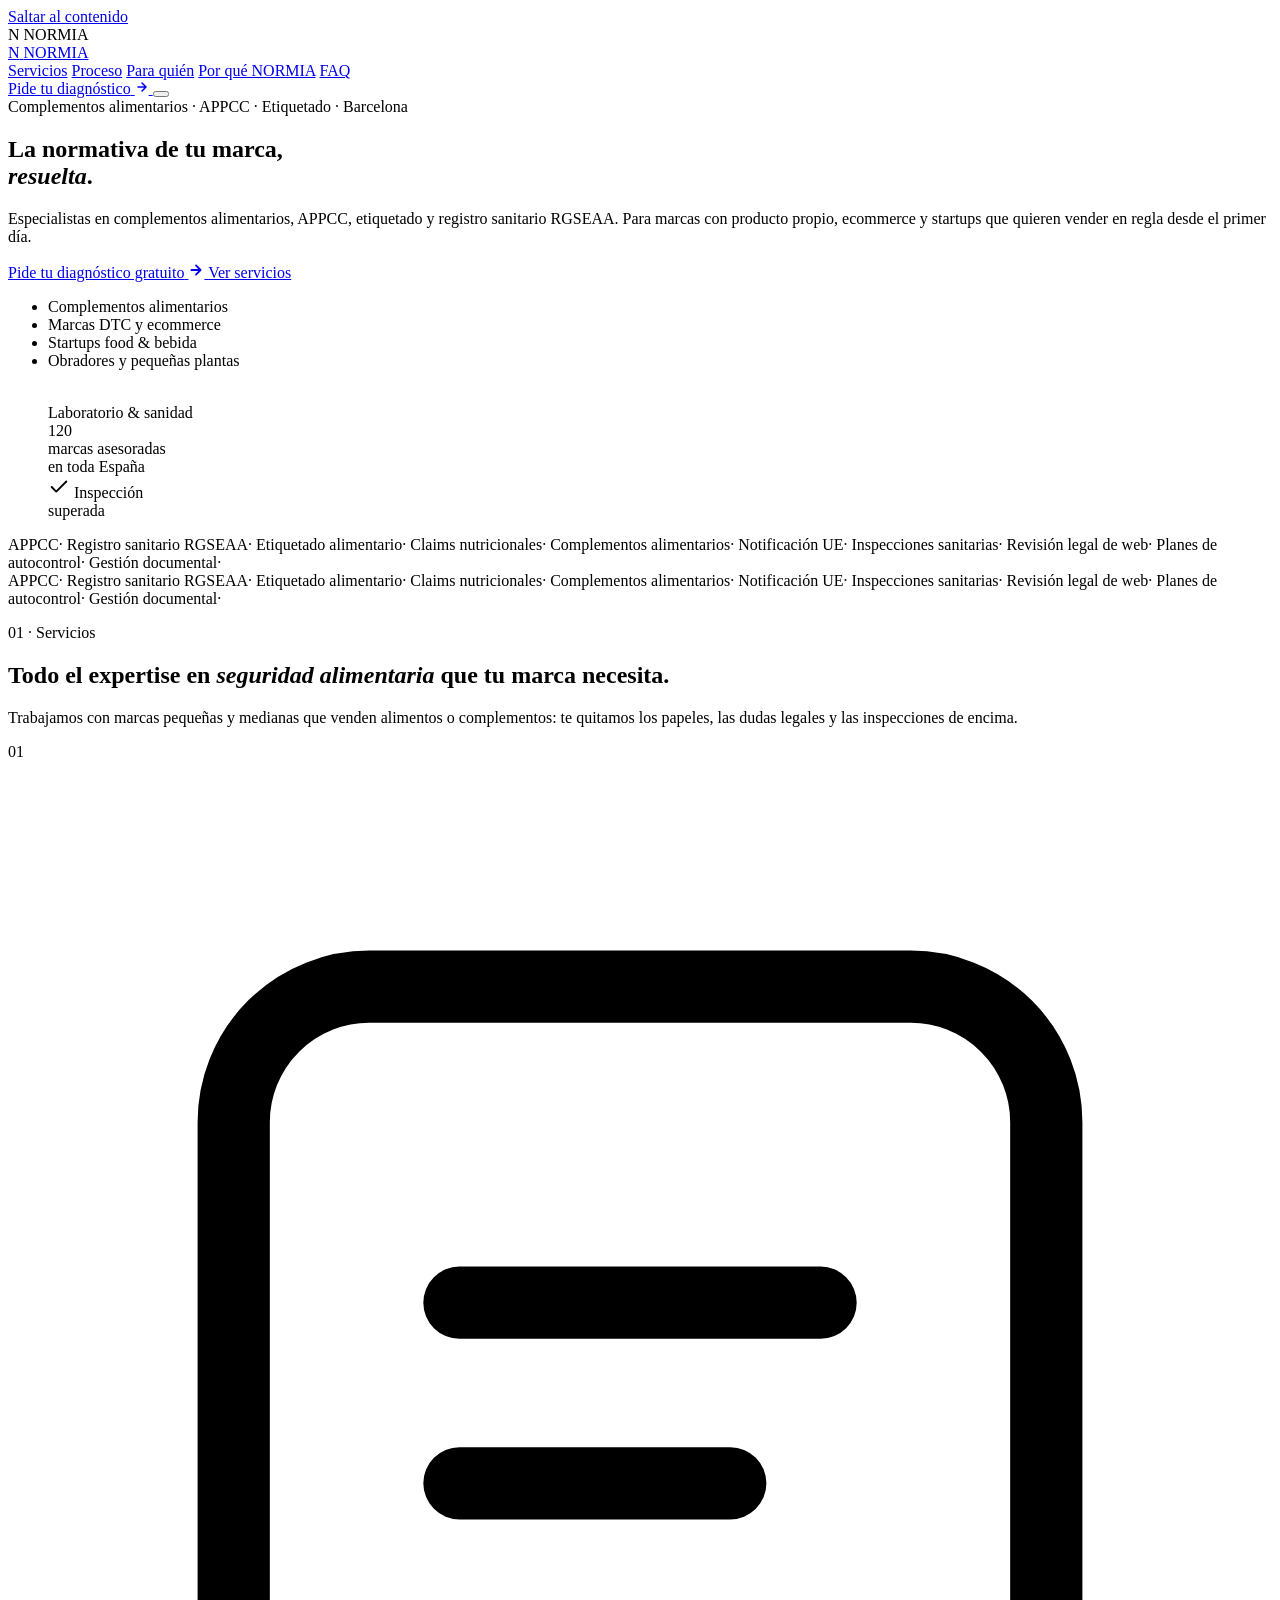
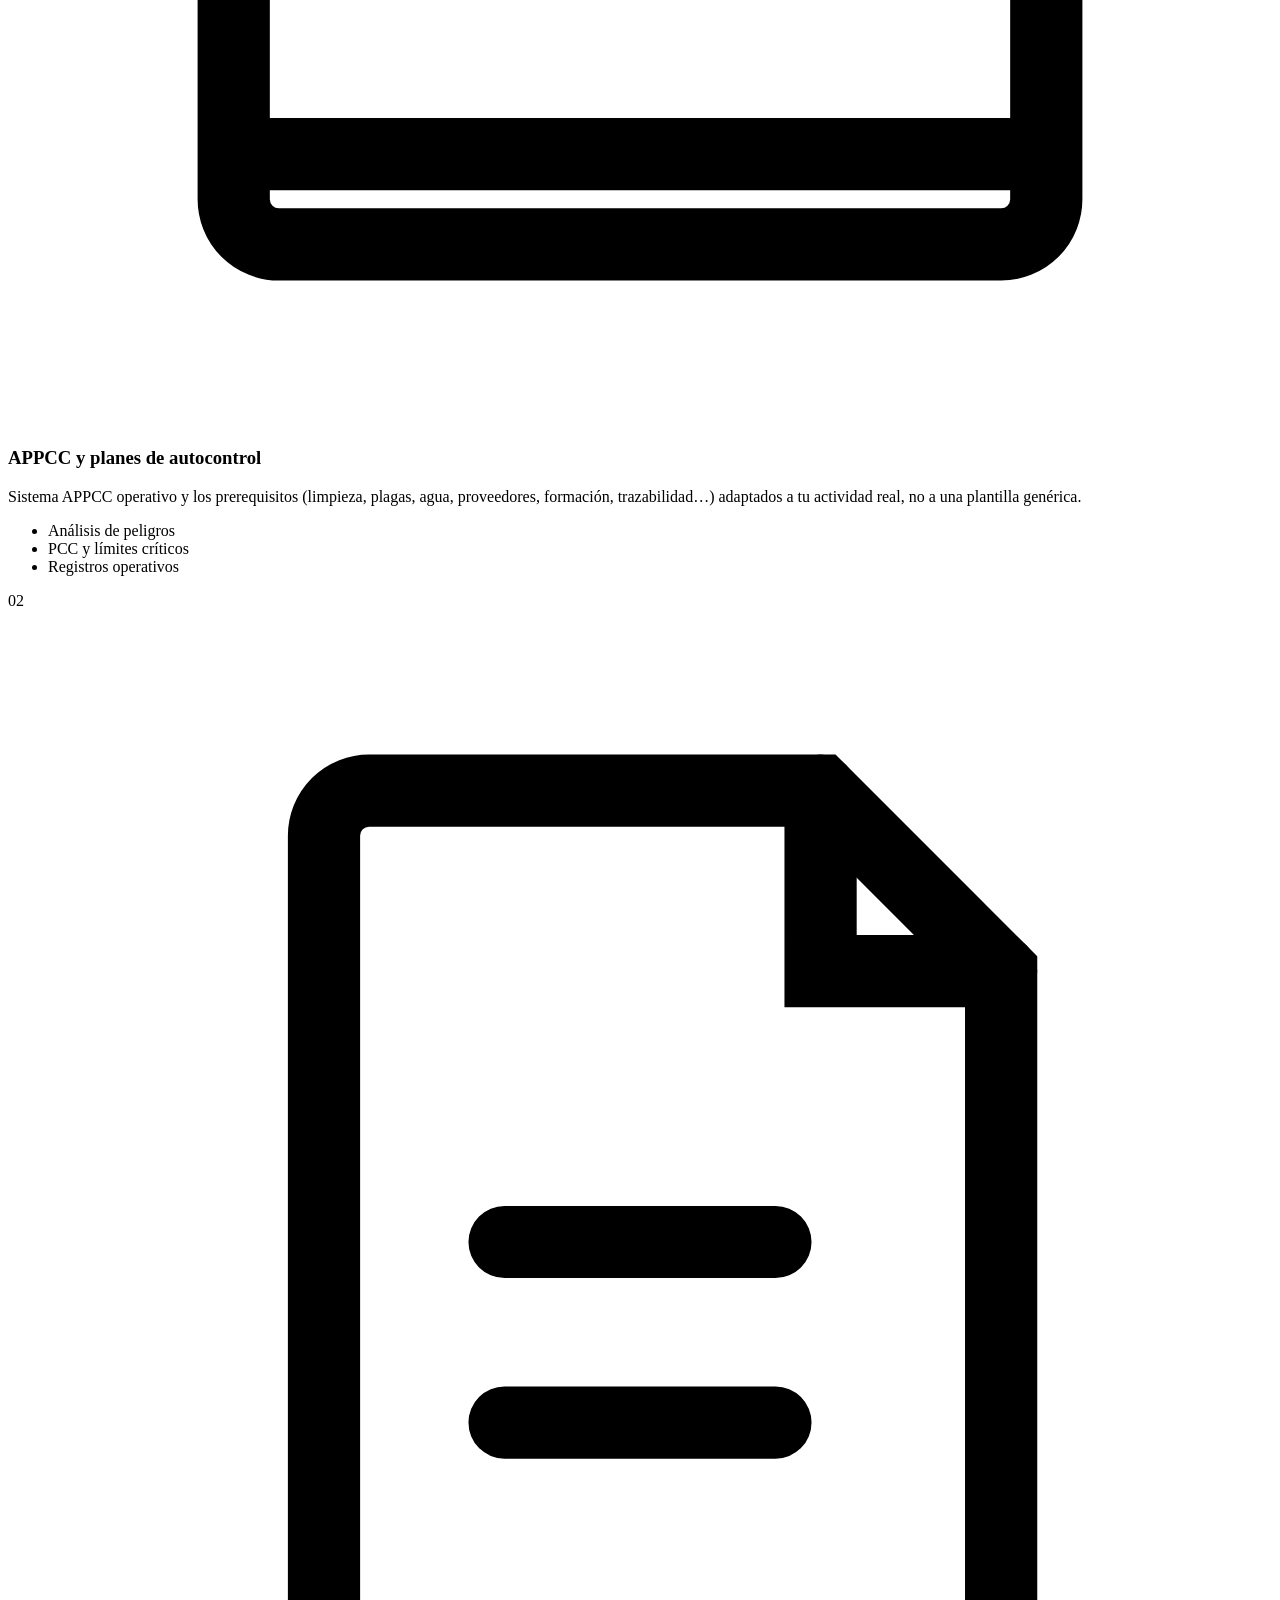
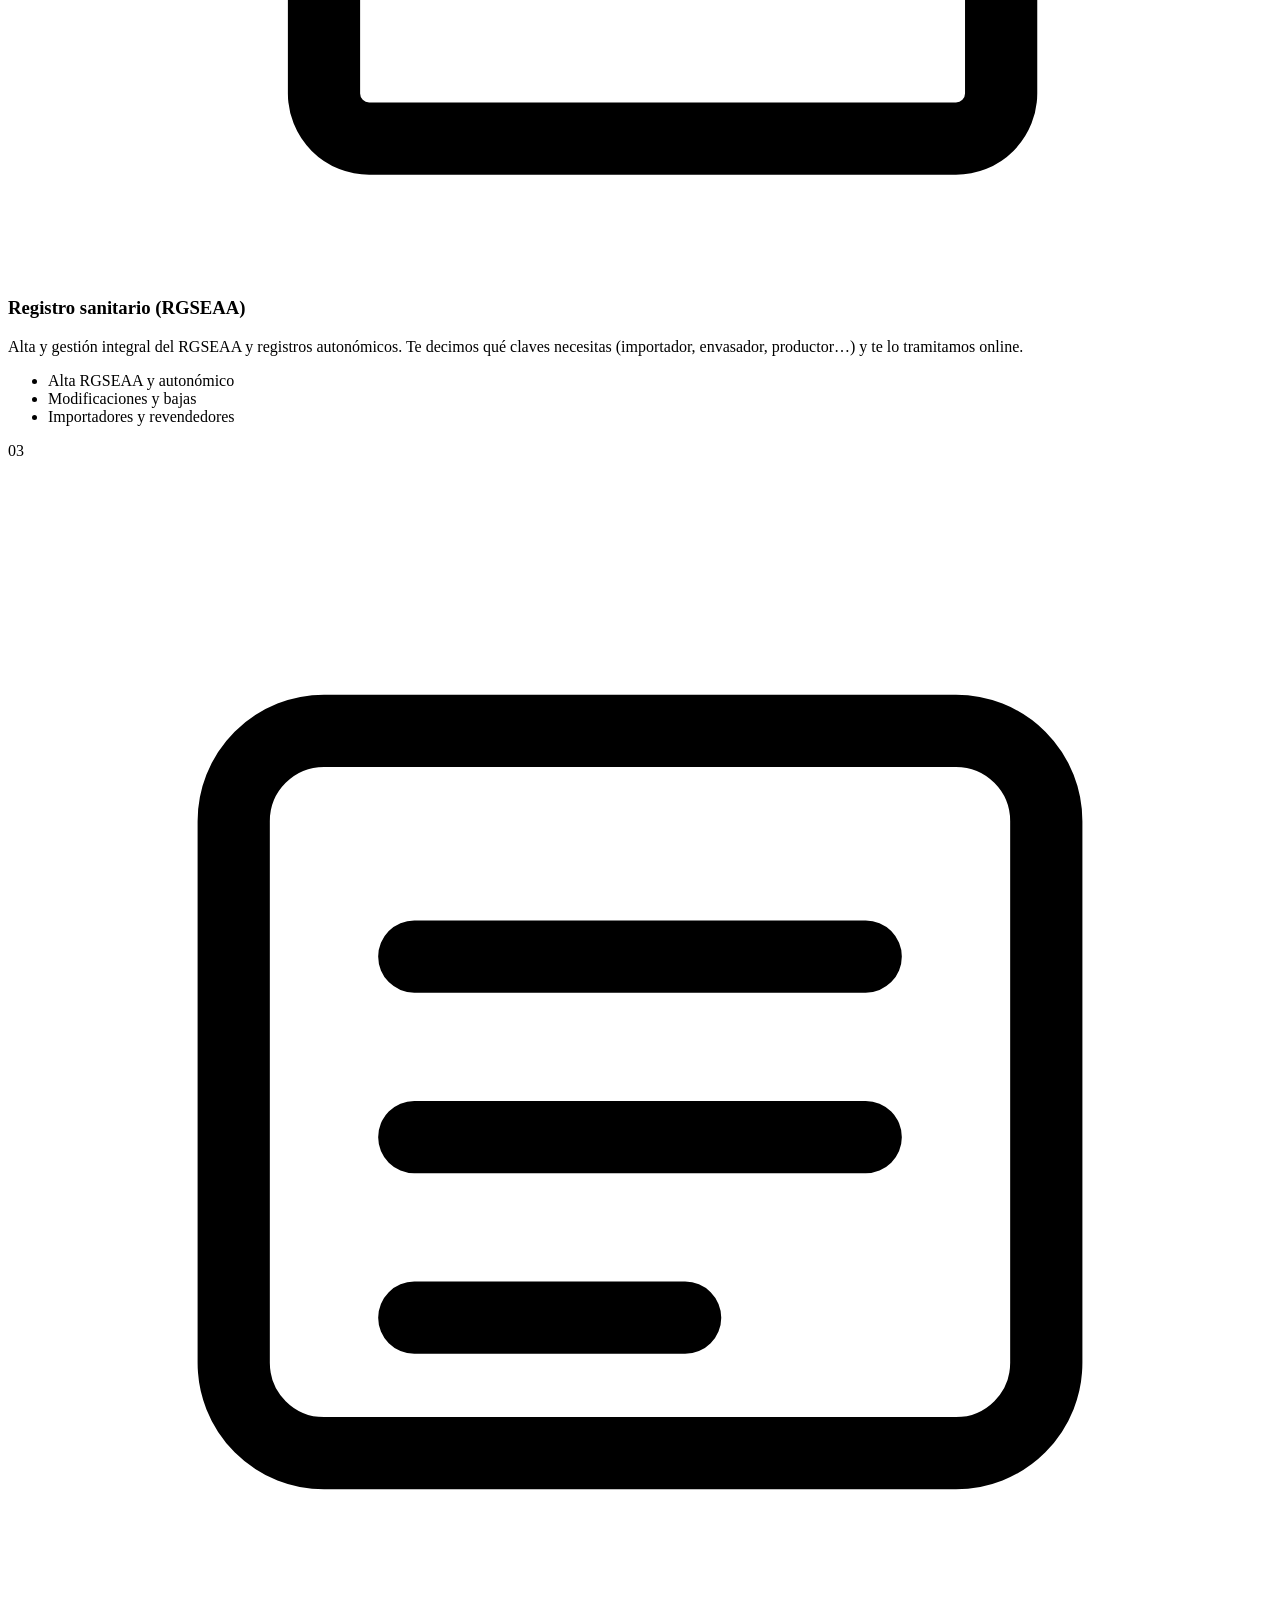
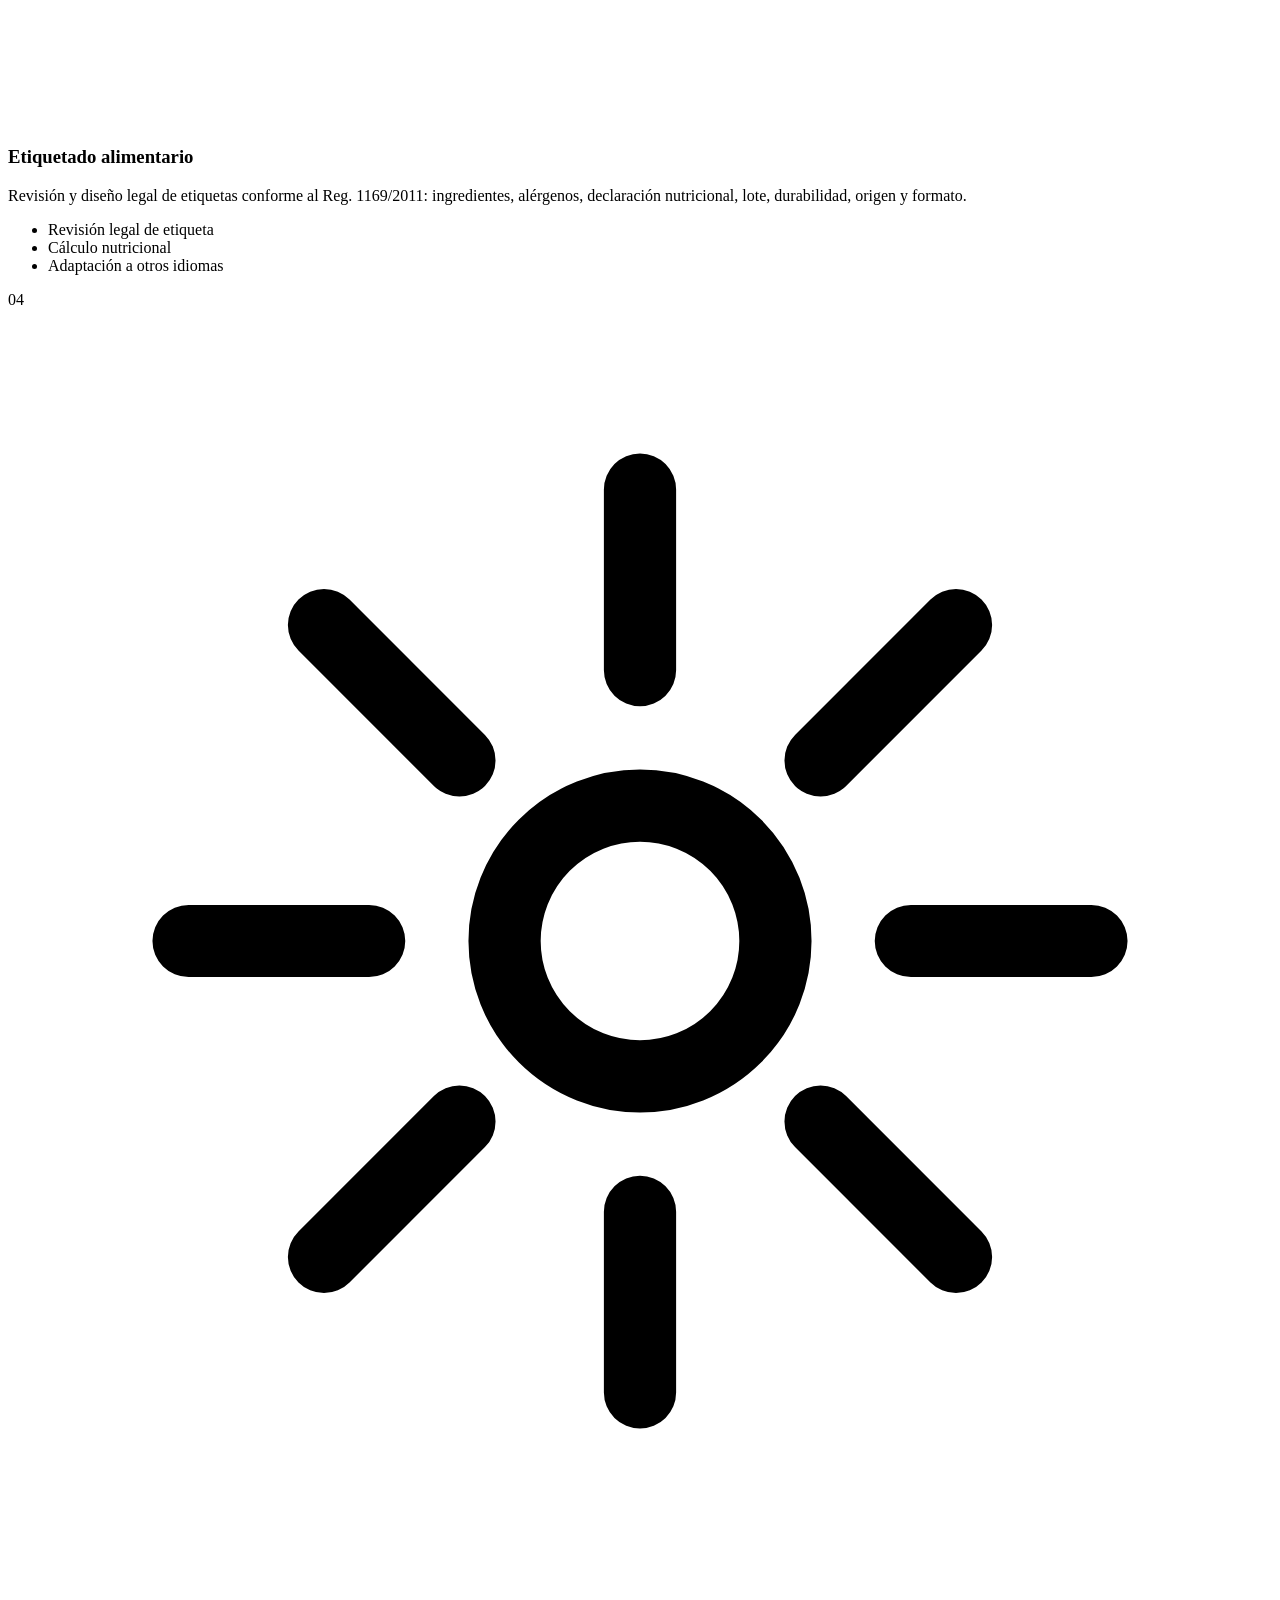
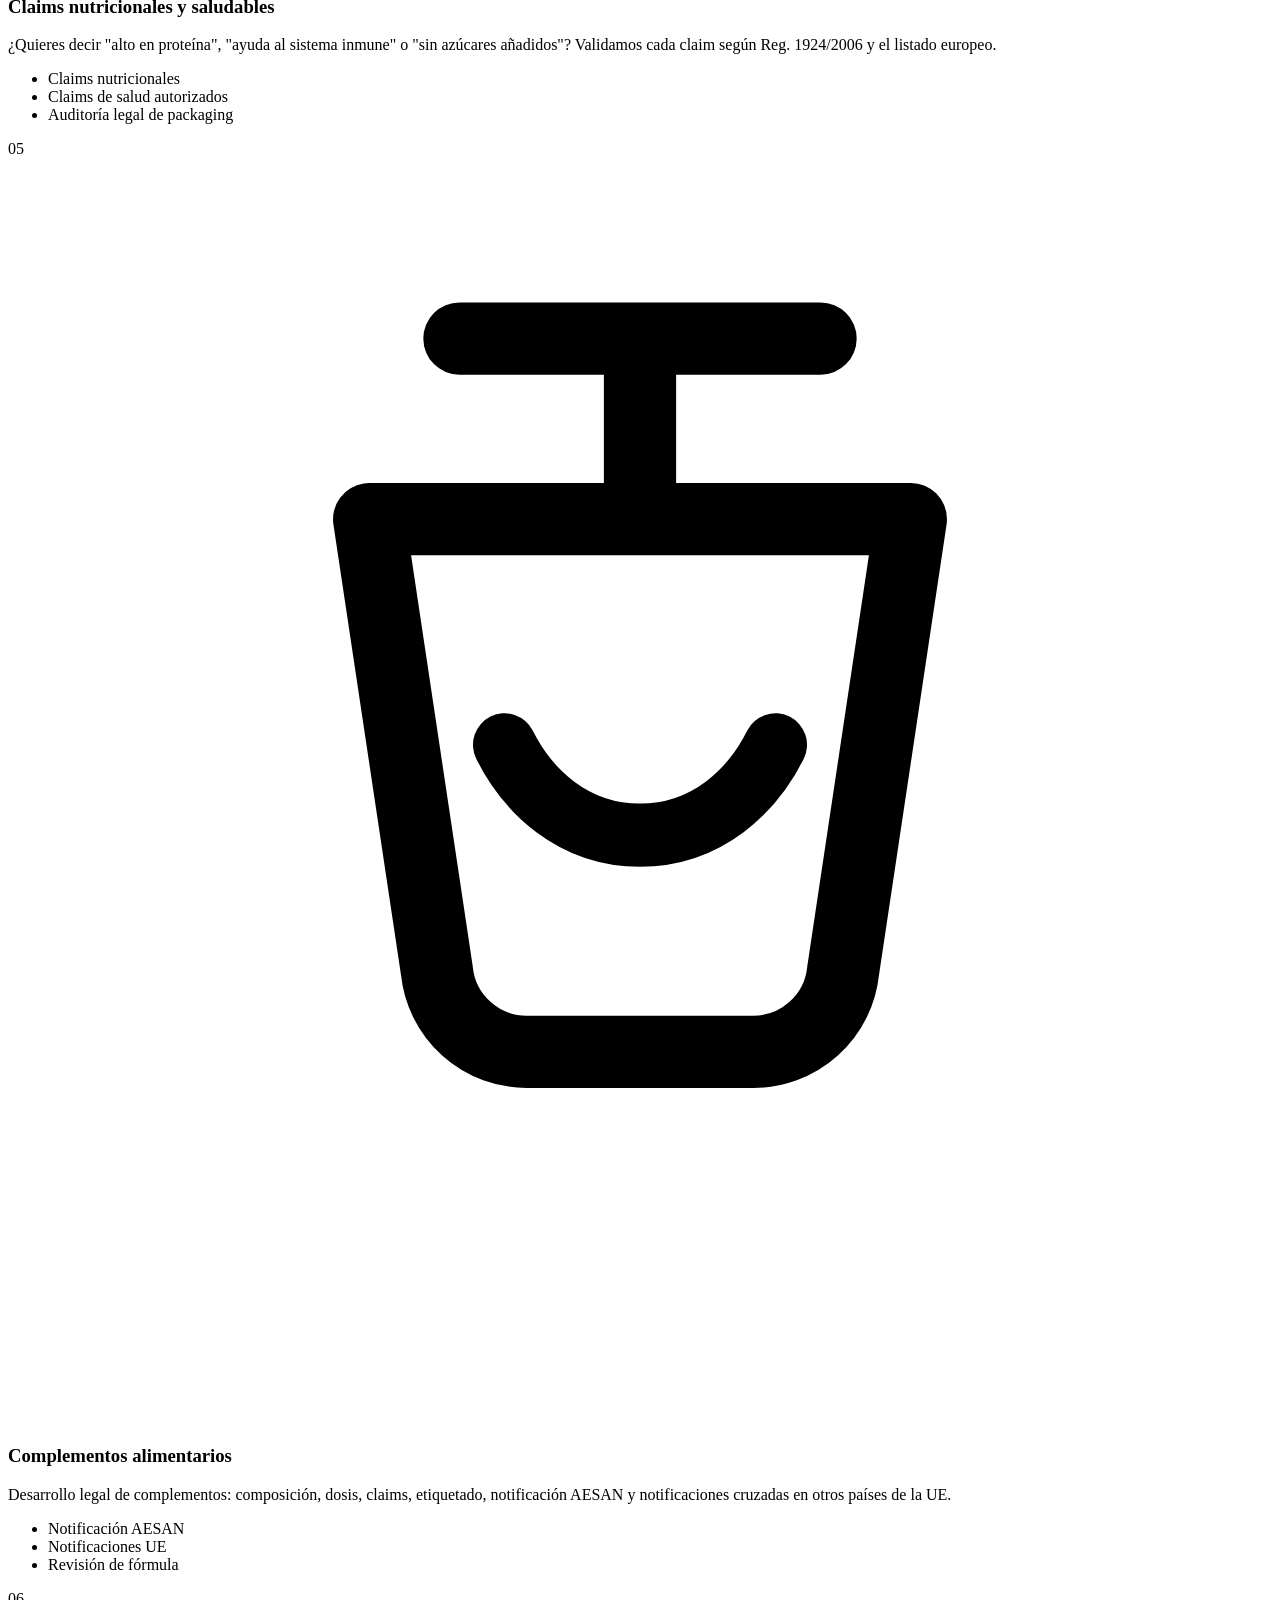
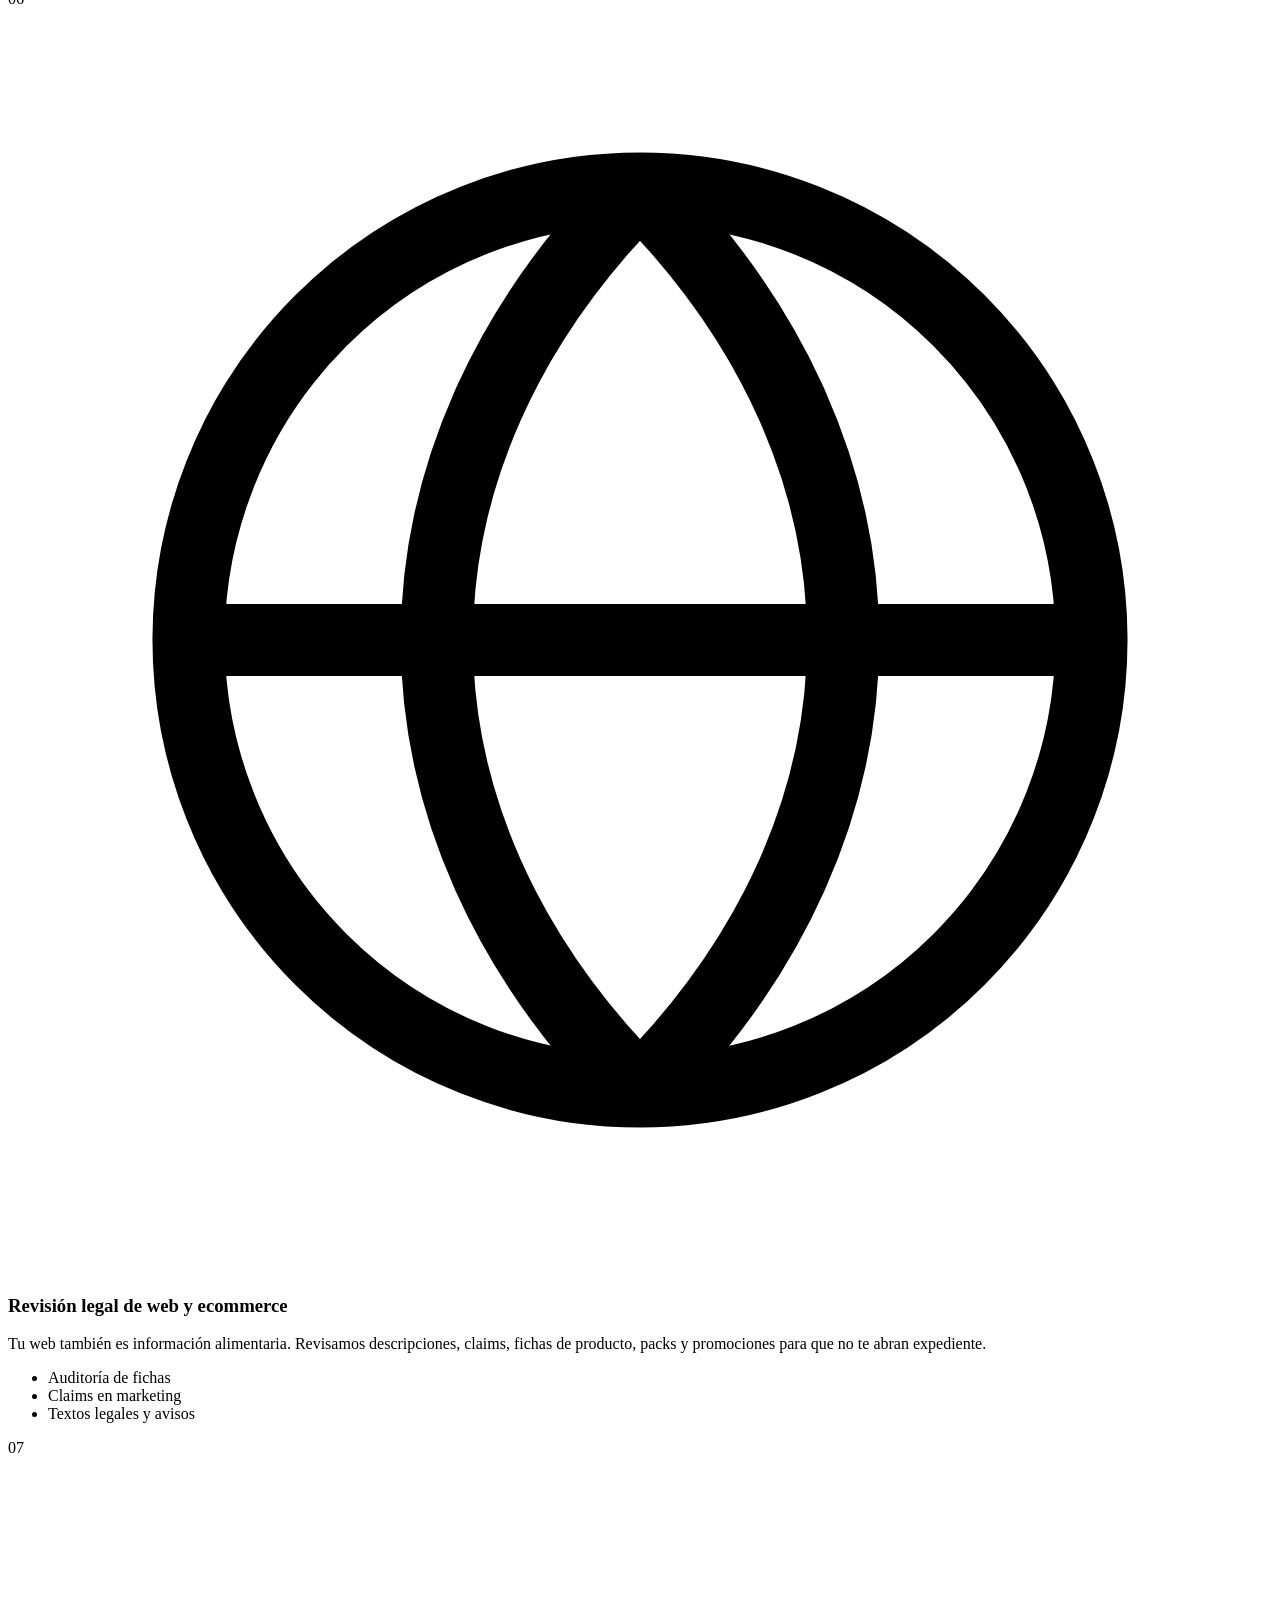
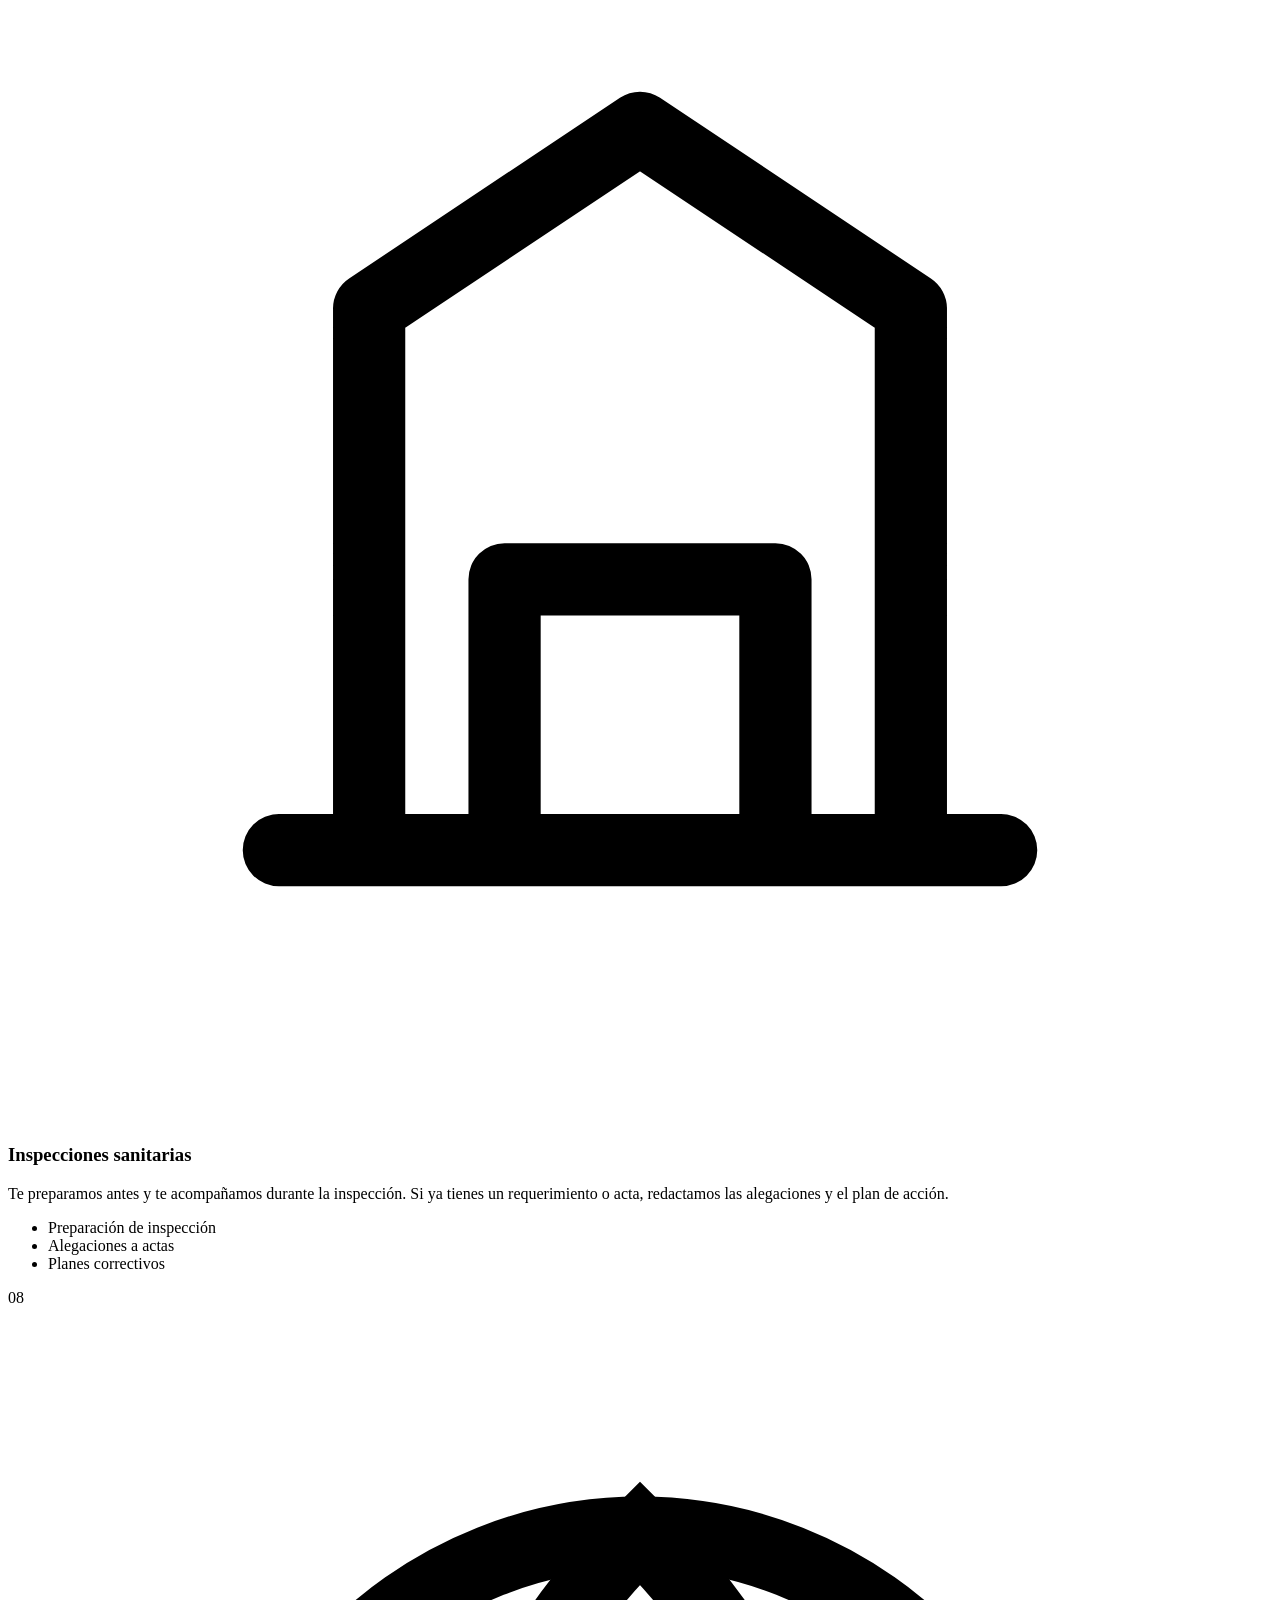
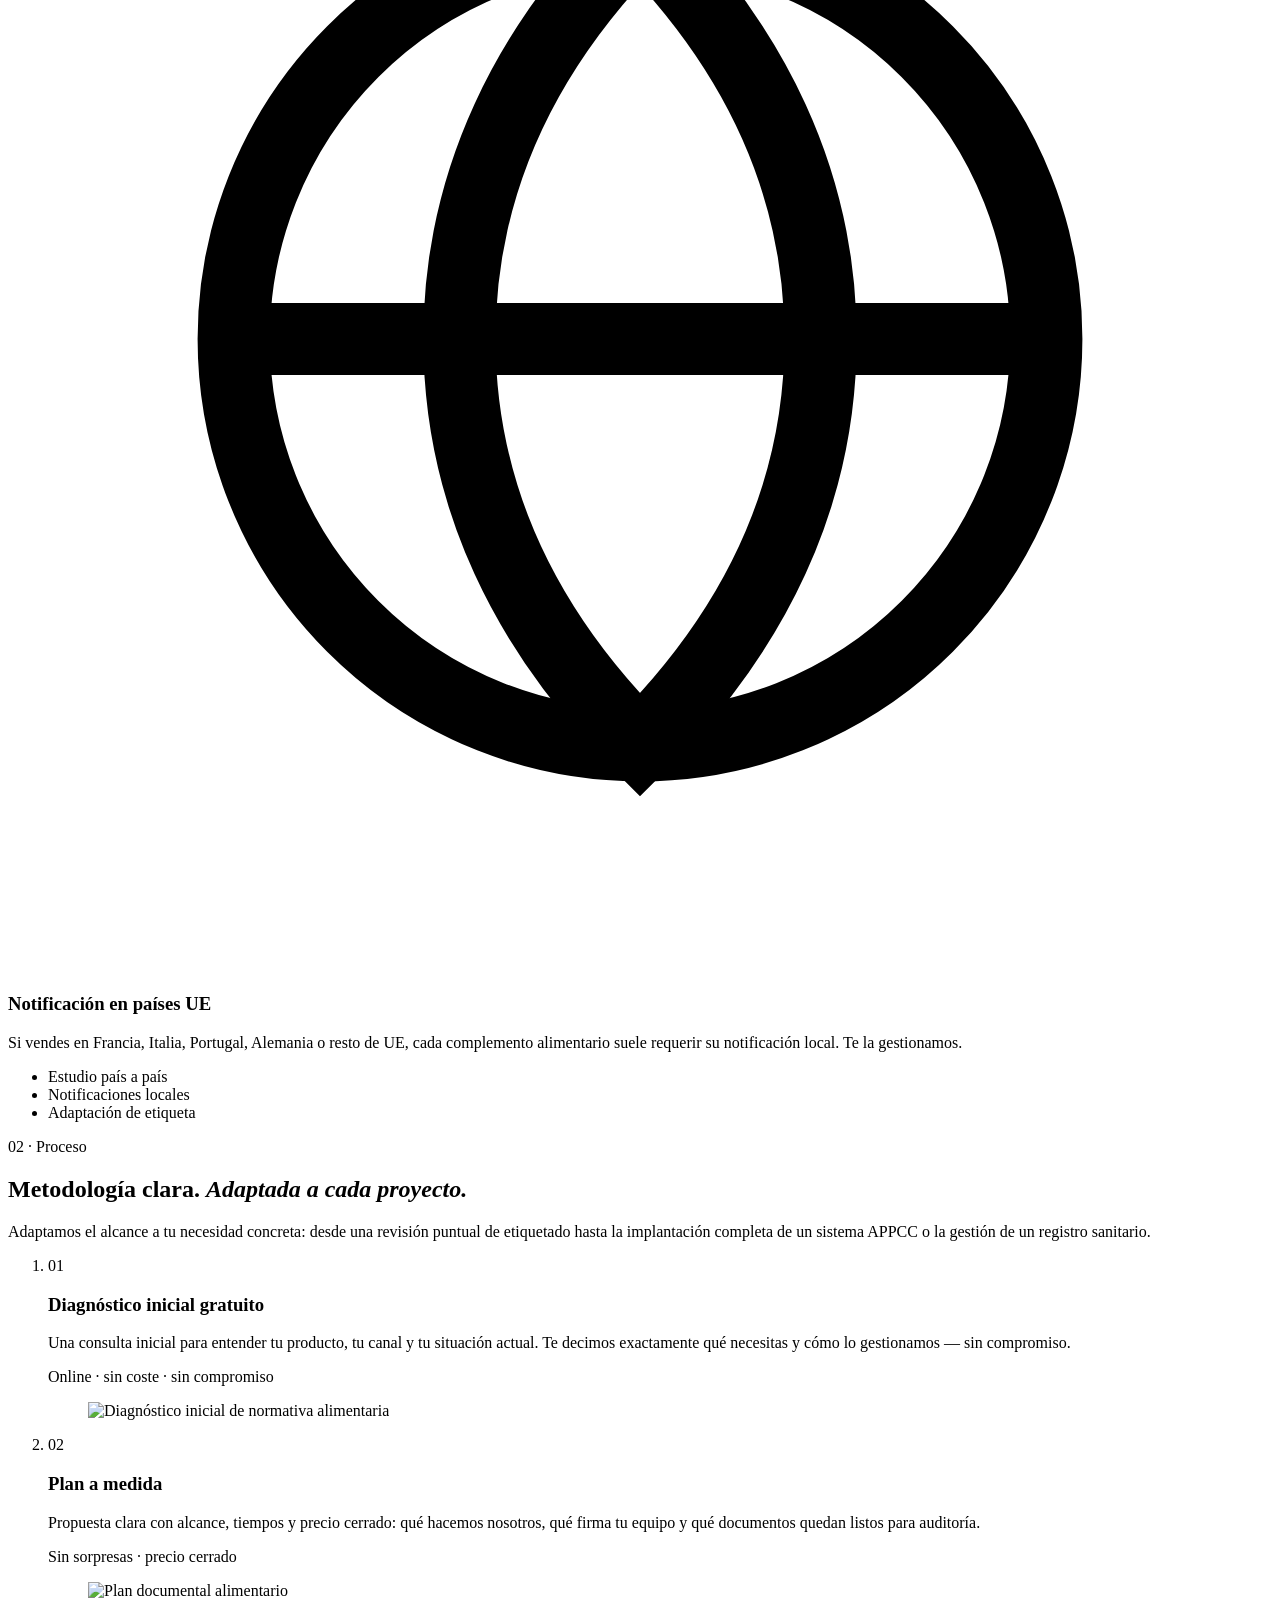
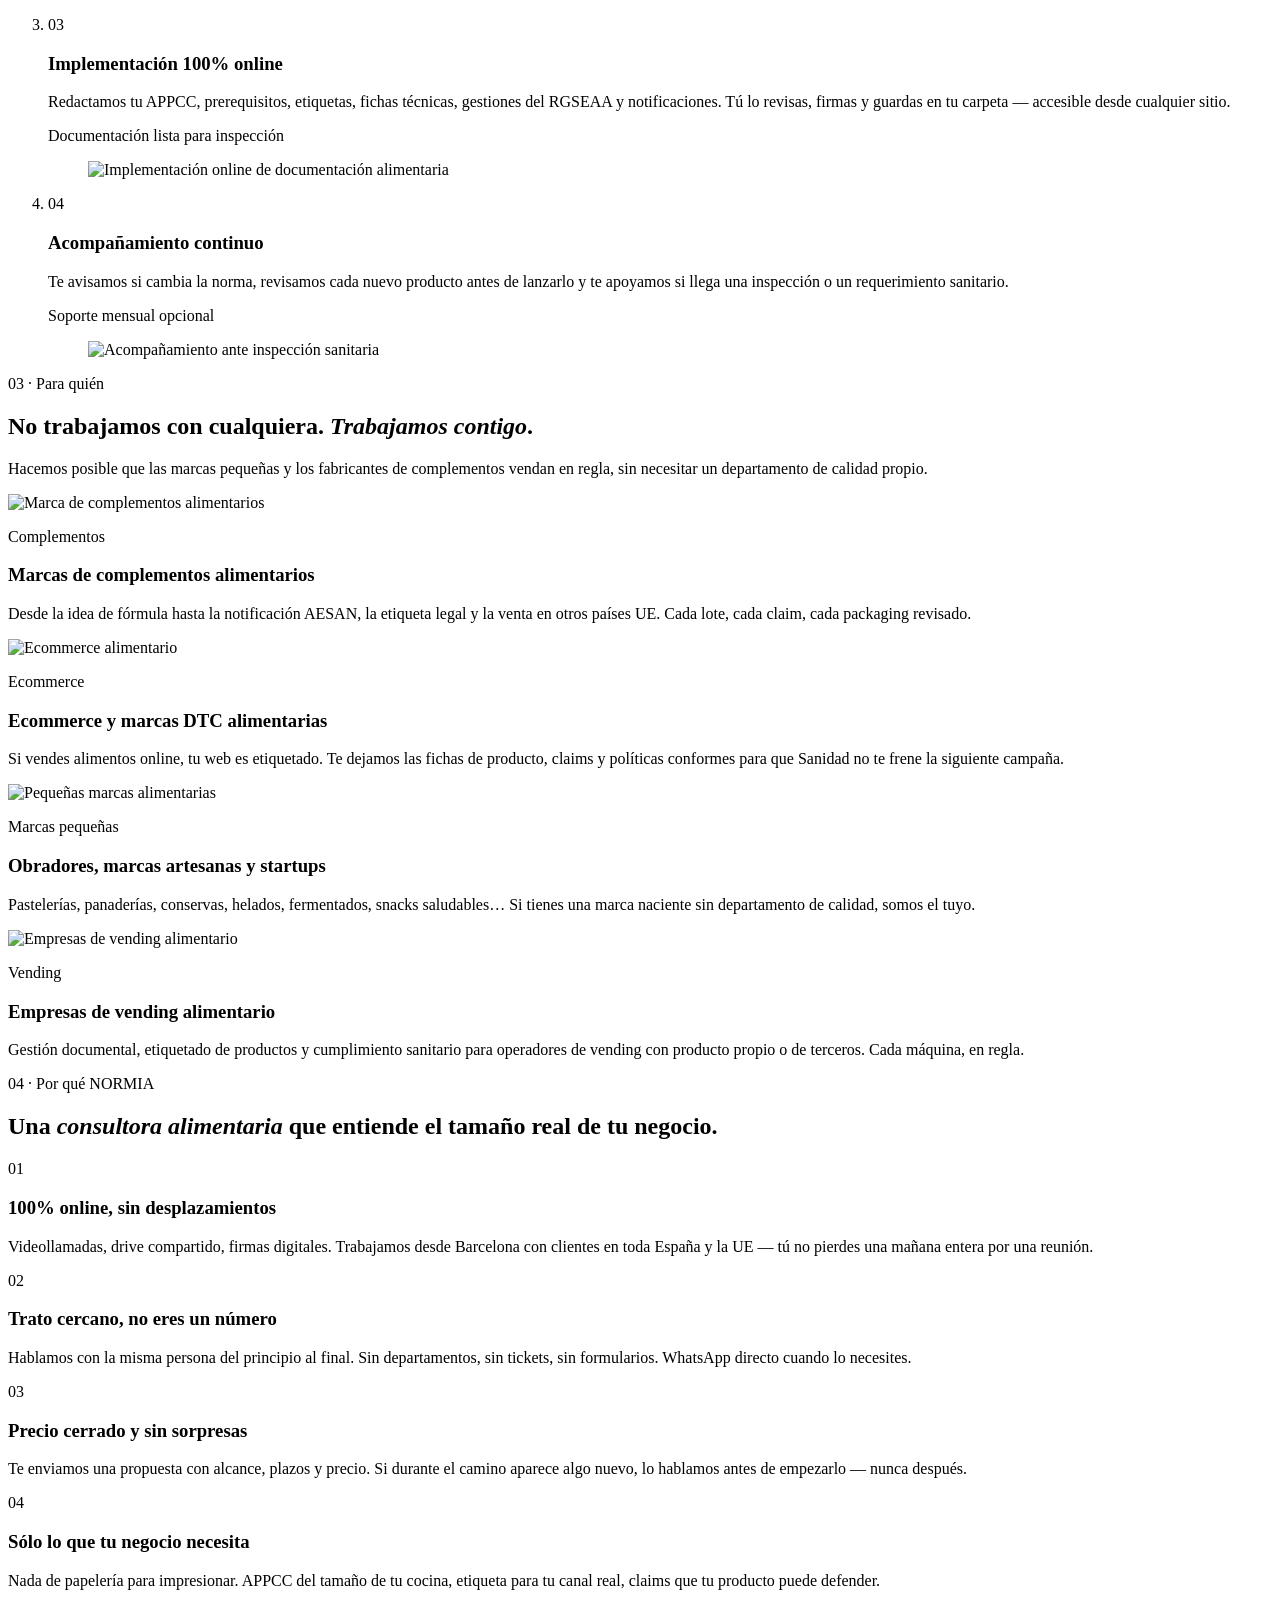
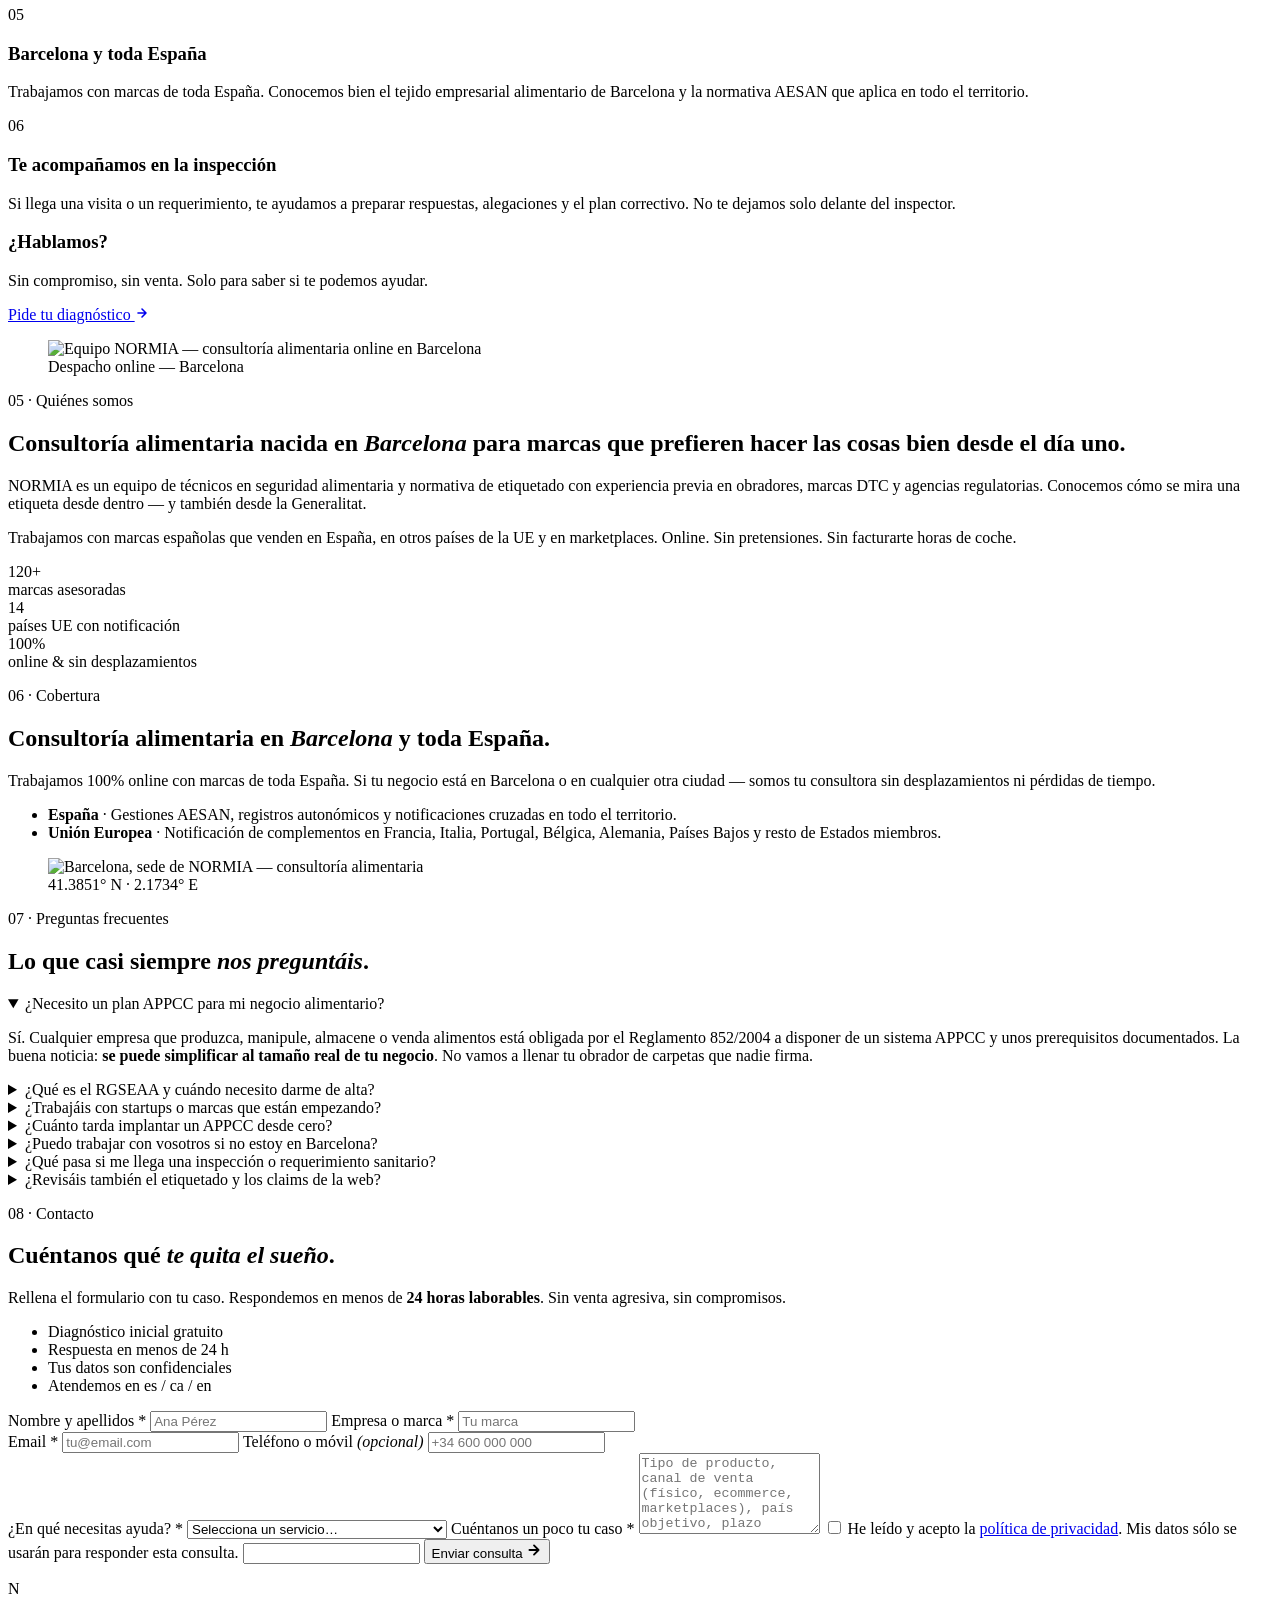
==== index.html @ 6449eddb "first commit" ====
<!doctype html>
<html lang="es-ES">
<head>
  <meta charset="utf-8" />
  <meta name="viewport" content="width=device-width, initial-scale=1, viewport-fit=cover" />
  <meta name="theme-color" content="#f4efe6" />

  <!-- SEO base -->
  <title>NORMIA · Consultoría alimentaria online · Complementos, APPCC, etiquetado y RGSEAA | Barcelona</title>
  <meta name="description" content="Consultoría alimentaria online especializada en complementos alimentarios, APPCC, etiquetado y registro sanitario RGSEAA. Para pequeñas marcas, ecommerce y startups. 100% online desde Barcelona." />
  <meta name="keywords" content="consultoría alimentaria, APPCC online, planes de autocontrol, registro sanitario, RGSEAA, etiquetado alimentario, complementos alimentarios, claims nutricionales, asesoría alimentaria Barcelona, consultora alimentaria Cataluña, inspecciones sanitarias, normativa alimentaria, prerequisitos, notificación UE" />
  <meta name="author" content="NORMIA" />
  <meta name="robots" content="index, follow, max-snippet:-1, max-image-preview:large" />
  <link rel="canonical" href="https://normia.es/" />

  <!-- Geo / local SEO -->
  <meta name="geo.region" content="ES-CT" />
  <meta name="geo.placename" content="Barcelona" />
  <meta name="geo.position" content="41.3851;2.1734" />
  <meta name="ICBM" content="41.3851, 2.1734" />

  <!-- Open Graph -->
  <meta property="og:type" content="website" />
  <meta property="og:locale" content="es_ES" />
  <meta property="og:title" content="NORMIA · Consultoría alimentaria online" />
  <meta property="og:description" content="Consultoría alimentaria especializada en complementos, APPCC, etiquetado y registro sanitario RGSEAA. Servicio 100% online desde Barcelona." />
  <meta property="og:url" content="https://normia.es/" />
  <meta property="og:site_name" content="NORMIA" />
  <meta property="og:image" content="https://normia.es/assets/img/hero-laboratory.jpg" />

  <!-- Twitter -->
  <meta name="twitter:card" content="summary_large_image" />
  <meta name="twitter:title" content="NORMIA · Consultoría alimentaria online" />
  <meta name="twitter:description" content="APPCC, etiquetado, registro sanitario y complementos alimentarios. 100% online." />

  <!-- Favicon (inline svg) -->
  <link rel="icon" href="data:image/svg+xml,%3Csvg xmlns='http://www.w3.org/2000/svg' viewBox='0 0 64 64'%3E%3Crect width='64' height='64' rx='14' fill='%232e7d4f'/%3E%3Ctext x='50%25' y='56%25' font-family='Georgia,serif' font-size='38' font-style='italic' fill='%23f4efe6' text-anchor='middle' dominant-baseline='middle'%3EN%3C/text%3E%3C/svg%3E" />

  <!-- Preconnect to fonts -->
  <link rel="preconnect" href="https://fonts.googleapis.com" />
  <link rel="preconnect" href="https://fonts.gstatic.com" crossorigin />
  <link rel="stylesheet" href="https://fonts.googleapis.com/css2?family=Manrope:wght@300;400;500;600;700;800&family=Inter:wght@300;400;500;600;700&family=JetBrains+Mono:wght@400;500&display=swap" />

  <!-- Preload hero image -->
  <link rel="preload" as="image" href="assets/img/hero-laboratory.jpg" fetchpriority="high" />

  <!-- Stylesheet -->
  <link rel="stylesheet" href="styles.css?v=20260515" />

  <!-- Structured data: ProfessionalService + LocalBusiness -->
  <script type="application/ld+json">
  {
    "@context": "https://schema.org",
    "@type": "ProfessionalService",
    "name": "NORMIA",
    "alternateName": "NORMIA Consultoría Alimentaria",
    "description": "Consultoría alimentaria online especializada en APPCC, planes de autocontrol, registro sanitario, etiquetado alimentario y complementos para pequeñas marcas, ecommerce y startups.",
    "url": "https://normia.es/",
    "areaServed": [
      { "@type": "City", "name": "Barcelona" },
      { "@type": "Country", "name": "España" }
    ],
    "serviceType": [
      "APPCC y planes de autocontrol",
      "Registro sanitario RGSEAA",
      "Etiquetado alimentario",
      "Claims nutricionales y saludables",
      "Revisión legal de páginas web",
      "Complementos alimentarios",
      "Gestión documental",
      "Inspecciones sanitarias",
      "Notificación en países UE"
    ],
    "address": {
      "@type": "PostalAddress",
      "addressLocality": "Barcelona",
      "addressRegion": "Cataluña",
      "addressCountry": "ES"
    },
    "geo": {
      "@type": "GeoCoordinates",
      "latitude": 41.3851,
      "longitude": 2.1734
    },
    "priceRange": "€€",
    "openingHours": "Mo-Fr 09:00-18:00",
    "availableLanguage": ["es", "ca", "en"]
  }
  </script>

  <script type="application/ld+json">
  {
    "@context": "https://schema.org",
    "@type": "FAQPage",
    "mainEntity": [
      {
        "@type": "Question",
        "name": "¿Necesito un plan APPCC para mi negocio alimentario?",
        "acceptedAnswer": {
          "@type": "Answer",
          "text": "Sí. Cualquier empresa que produzca, manipule, almacene o venda alimentos está obligada por ley (Reg. 852/2004) a tener un sistema APPCC y unos prerequisitos documentados. Lo simplificamos al tamaño real de tu negocio."
        }
      },
      {
        "@type": "Question",
        "name": "¿Qué es el RGSEAA y necesito darme de alta?",
        "acceptedAnswer": {
          "@type": "Answer",
          "text": "Es el Registro General Sanitario de Empresas Alimentarias y Alimentos. Toda empresa con producción, importación, envasado o comercialización a otras CCAA necesita estar inscrita. Te lo gestionamos íntegramente online."
        }
      },
      {
        "@type": "Question",
        "name": "¿Trabajáis con startups y marcas pequeñas?",
        "acceptedAnswer": {
          "@type": "Answer",
          "text": "Es nuestro foco. Nos especializamos en marcas nuevas, ecommerce, complementos alimentarios y pequeñas empresas sin departamento de calidad."
        }
      },
      {
        "@type": "Question",
        "name": "¿Puedo trabajar con vosotros si no estoy en Barcelona?",
        "acceptedAnswer": {
          "@type": "Answer",
          "text": "Sí. Aunque tenemos base en Barcelona, trabajamos 100% online con clientes de toda España y con marcas españolas que venden en otros países de la UE."
        }
      }
    ]
  }
  </script>
</head>

<body>
  <a href="#main" class="skip-link">Saltar al contenido</a>

  <!-- ============ SPLASH ============ -->
  <div class="splash" data-splash aria-hidden="true">
    <div class="splash-mark">
      <span class="splash-glyph">N</span>
      <span class="splash-name">NORMIA</span>
    </div>
  </div>

  <!-- ============ MESH BACKGROUND ============ -->
  <div class="bg-mesh" aria-hidden="true"></div>
  <div class="bg-grain" aria-hidden="true"></div>

  <!-- ============ NAV ============ -->
  <header class="nav" data-nav>
    <div class="container nav-inner">
      <a href="#top" class="nav-brand" aria-label="NORMIA — inicio">
        <span class="nav-glyph">N</span>
        <span class="nav-word">NORMIA</span>
      </a>
      <nav class="nav-links" aria-label="Principal">
        <a href="#servicios">Servicios</a>
        <a href="#proceso">Proceso</a>
        <a href="#sectores">Para quién</a>
        <a href="#por-que">Por qué NORMIA</a>
        <a href="#faq">FAQ</a>
      </nav>
      <a href="#contacto" class="btn btn-primary nav-cta">
        <span>Pide tu diagnóstico</span>
        <svg width="14" height="14" viewBox="0 0 14 14" fill="none" aria-hidden="true"><path d="M3 7h8M7 3l4 4-4 4" stroke="currentColor" stroke-width="1.6" stroke-linecap="round" stroke-linejoin="round"/></svg>
      </a>
      <button class="nav-toggle" aria-label="Abrir menú" aria-expanded="false" data-nav-toggle>
        <span></span><span></span><span></span>
      </button>
    </div>
  </header>

  <main id="main">
    <a id="top"></a>

    <!-- ============ HERO ============ -->
    <section class="hero" id="hero">
      <div class="hero-mesh" aria-hidden="true"></div>
      <div class="container hero-inner">
        <div class="hero-meta reveal">
          <span class="hero-dot" aria-hidden="true"></span>
          <span>Complementos alimentarios · APPCC · Etiquetado · Barcelona</span>
        </div>

        <h1 class="hero-title reveal" data-split="words">
          La normativa de tu marca,<br/>
          <em>resuelta</em>.
        </h1>

        <p class="hero-sub reveal">
          Especialistas en complementos alimentarios, APPCC, etiquetado y
          registro sanitario RGSEAA. Para marcas con producto propio,
          ecommerce y startups que quieren vender en regla desde el primer día.
        </p>

        <div class="hero-actions reveal">
          <a href="#contacto" class="btn btn-primary btn-lg">
            <span>Pide tu diagnóstico gratuito</span>
            <svg width="16" height="16" viewBox="0 0 14 14" fill="none" aria-hidden="true"><path d="M3 7h8M7 3l4 4-4 4" stroke="currentColor" stroke-width="1.6" stroke-linecap="round" stroke-linejoin="round"/></svg>
          </a>
          <a href="#servicios" class="btn btn-ghost btn-lg">Ver servicios</a>
        </div>

        <ul class="hero-trust reveal" aria-label="Sectores con los que trabajamos">
          <li><span class="hero-trust-dot"></span>Complementos alimentarios</li>
          <li><span class="hero-trust-dot"></span>Marcas DTC y ecommerce</li>
          <li><span class="hero-trust-dot"></span>Startups food &amp; bebida</li>
          <li><span class="hero-trust-dot"></span>Obradores y pequeñas plantas</li>
        </ul>
      </div>

      <figure class="hero-figure reveal" aria-hidden="true">
        <div class="hero-card-glass">
          <img src="assets/img/hero-laboratory.jpg" alt="" loading="eager" fetchpriority="high" />
          <div class="hero-card-tag">
            <span class="hero-card-tag-dot"></span>
            Laboratorio &amp; sanidad
          </div>
        </div>
        <div class="hero-card-stat" data-tilt>
          <div class="hero-card-stat-num" data-count-to="120">120</div>
          <div class="hero-card-stat-label">marcas asesoradas<br/>en toda España</div>
        </div>
        <div class="hero-card-mini" data-tilt>
          <svg width="22" height="22" viewBox="0 0 24 24" fill="none" aria-hidden="true"><path d="M4 12l5 5 11-11" stroke="currentColor" stroke-width="2" stroke-linecap="round" stroke-linejoin="round"/></svg>
          <span>Inspección<br/>superada</span>
        </div>
      </figure>
    </section>

    <!-- ============ LOGOS / TICKER ============ -->
    <section class="ticker" aria-label="Áreas de servicio">
      <div class="ticker-track">
        <div class="ticker-row">
          <span>APPCC</span><span>·</span>
          <span>Registro sanitario RGSEAA</span><span>·</span>
          <span>Etiquetado alimentario</span><span>·</span>
          <span>Claims nutricionales</span><span>·</span>
          <span>Complementos alimentarios</span><span>·</span>
          <span>Notificación UE</span><span>·</span>
          <span>Inspecciones sanitarias</span><span>·</span>
          <span>Revisión legal de web</span><span>·</span>
          <span>Planes de autocontrol</span><span>·</span>
          <span>Gestión documental</span><span>·</span>
        </div>
        <div class="ticker-row" aria-hidden="true">
          <span>APPCC</span><span>·</span>
          <span>Registro sanitario RGSEAA</span><span>·</span>
          <span>Etiquetado alimentario</span><span>·</span>
          <span>Claims nutricionales</span><span>·</span>
          <span>Complementos alimentarios</span><span>·</span>
          <span>Notificación UE</span><span>·</span>
          <span>Inspecciones sanitarias</span><span>·</span>
          <span>Revisión legal de web</span><span>·</span>
          <span>Planes de autocontrol</span><span>·</span>
          <span>Gestión documental</span><span>·</span>
        </div>
      </div>
    </section>

    <!-- ============ SERVICIOS ============ -->
    <section class="services" id="servicios">
      <div class="container">
        <header class="section-head">
          <p class="kicker reveal">01 · Servicios</p>
          <h2 class="reveal" data-split="words">Todo el expertise en <em>seguridad alimentaria</em> que tu marca necesita.</h2>
          <p class="section-lede reveal">
            Trabajamos con marcas pequeñas y medianas que venden alimentos o complementos:
            te quitamos los papeles, las dudas legales y las inspecciones de encima.
          </p>
        </header>

        <div class="services-grid">
          <article class="service-card reveal" data-tilt>
            <div class="service-card-num">01</div>
            <div class="service-card-icon" aria-hidden="true">
              <svg viewBox="0 0 28 28" fill="none"><path d="M5 22V8a3 3 0 013-3h12a3 3 0 013 3v14M5 22h18M5 22v1a1 1 0 001 1h16a1 1 0 001-1v-1M10 12h8M10 16h6" stroke="currentColor" stroke-width="1.6" stroke-linecap="round"/></svg>
            </div>
            <h3>APPCC y planes de autocontrol</h3>
            <p>
              Sistema APPCC operativo y los prerequisitos (limpieza, plagas, agua,
              proveedores, formación, trazabilidad…) adaptados a tu actividad real,
              no a una plantilla genérica.
            </p>
            <ul class="service-card-list">
              <li>Análisis de peligros</li>
              <li>PCC y límites críticos</li>
              <li>Registros operativos</li>
            </ul>
          </article>

          <article class="service-card reveal" data-tilt>
            <div class="service-card-num">02</div>
            <div class="service-card-icon" aria-hidden="true">
              <svg viewBox="0 0 28 28" fill="none"><path d="M8 4h10l4 4v16a1 1 0 01-1 1H8a1 1 0 01-1-1V5a1 1 0 011-1z" stroke="currentColor" stroke-width="1.6"/><path d="M18 4v4h4M11 14h6M11 18h6" stroke="currentColor" stroke-width="1.6" stroke-linecap="round"/></svg>
            </div>
            <h3>Registro sanitario (RGSEAA)</h3>
            <p>
              Alta y gestión integral del RGSEAA y registros autonómicos. Te decimos
              qué claves necesitas (importador, envasador, productor…) y te lo
              tramitamos online.
            </p>
            <ul class="service-card-list">
              <li>Alta RGSEAA y autonómico</li>
              <li>Modificaciones y bajas</li>
              <li>Importadores y revendedores</li>
            </ul>
          </article>

          <article class="service-card reveal" data-tilt>
            <div class="service-card-num">03</div>
            <div class="service-card-icon" aria-hidden="true">
              <svg viewBox="0 0 28 28" fill="none"><rect x="5" y="6" width="18" height="16" rx="2" stroke="currentColor" stroke-width="1.6"/><path d="M9 11h10M9 15h10M9 19h6" stroke="currentColor" stroke-width="1.6" stroke-linecap="round"/></svg>
            </div>
            <h3>Etiquetado alimentario</h3>
            <p>
              Revisión y diseño legal de etiquetas conforme al Reg. 1169/2011:
              ingredientes, alérgenos, declaración nutricional, lote, durabilidad,
              origen y formato.
            </p>
            <ul class="service-card-list">
              <li>Revisión legal de etiqueta</li>
              <li>Cálculo nutricional</li>
              <li>Adaptación a otros idiomas</li>
            </ul>
          </article>

          <article class="service-card reveal" data-tilt>
            <div class="service-card-num">04</div>
            <div class="service-card-icon" aria-hidden="true">
              <svg viewBox="0 0 28 28" fill="none"><path d="M14 4v4M14 20v4M4 14h4M20 14h4M7 7l3 3M18 18l3 3M21 7l-3 3M10 18l-3 3" stroke="currentColor" stroke-width="1.6" stroke-linecap="round"/><circle cx="14" cy="14" r="3" stroke="currentColor" stroke-width="1.6"/></svg>
            </div>
            <h3>Claims nutricionales y saludables</h3>
            <p>
              ¿Quieres decir "alto en proteína", "ayuda al sistema inmune" o
              "sin azúcares añadidos"? Validamos cada claim según Reg. 1924/2006
              y el listado europeo.
            </p>
            <ul class="service-card-list">
              <li>Claims nutricionales</li>
              <li>Claims de salud autorizados</li>
              <li>Auditoría legal de packaging</li>
            </ul>
          </article>

          <article class="service-card reveal" data-tilt>
            <div class="service-card-num">05</div>
            <div class="service-card-icon" aria-hidden="true">
              <svg viewBox="0 0 28 28" fill="none"><path d="M10 4h8M14 4v4M8 8h12l-1.5 10a2 2 0 01-2 1.8h-5a2 2 0 01-2-1.8L8 8z" stroke="currentColor" stroke-width="1.6" stroke-linecap="round" stroke-linejoin="round"/><path d="M11 13c.5 1 1.5 2 3 2s2.5-1 3-2" stroke="currentColor" stroke-width="1.4" stroke-linecap="round"/></svg>
            </div>
            <h3>Complementos alimentarios</h3>
            <p>
              Desarrollo legal de complementos: composición, dosis, claims,
              etiquetado, notificación AESAN y notificaciones cruzadas en otros
              países de la UE.
            </p>
            <ul class="service-card-list">
              <li>Notificación AESAN</li>
              <li>Notificaciones UE</li>
              <li>Revisión de fórmula</li>
            </ul>
          </article>

          <article class="service-card reveal" data-tilt>
            <div class="service-card-num">06</div>
            <div class="service-card-icon" aria-hidden="true">
              <svg viewBox="0 0 28 28" fill="none"><circle cx="14" cy="14" r="10" stroke="currentColor" stroke-width="1.6"/><path d="M4 14h20M14 4c3 3 4.5 6.5 4.5 10S17 21 14 24M14 4c-3 3-4.5 6.5-4.5 10S11 21 14 24" stroke="currentColor" stroke-width="1.6"/></svg>
            </div>
            <h3>Revisión legal de web y ecommerce</h3>
            <p>
              Tu web también es información alimentaria. Revisamos descripciones,
              claims, fichas de producto, packs y promociones para que no te abran
              expediente.
            </p>
            <ul class="service-card-list">
              <li>Auditoría de fichas</li>
              <li>Claims en marketing</li>
              <li>Textos legales y avisos</li>
            </ul>
          </article>

          <article class="service-card reveal" data-tilt>
            <div class="service-card-num">07</div>
            <div class="service-card-icon" aria-hidden="true">
              <svg viewBox="0 0 28 28" fill="none"><path d="M6 22h16M8 22V10l6-4 6 4v12M11 22v-6h6v6" stroke="currentColor" stroke-width="1.6" stroke-linecap="round" stroke-linejoin="round"/></svg>
            </div>
            <h3>Inspecciones sanitarias</h3>
            <p>
              Te preparamos antes y te acompañamos durante la inspección. Si ya
              tienes un requerimiento o acta, redactamos las alegaciones y el
              plan de acción.
            </p>
            <ul class="service-card-list">
              <li>Preparación de inspección</li>
              <li>Alegaciones a actas</li>
              <li>Planes correctivos</li>
            </ul>
          </article>

          <article class="service-card reveal" data-tilt>
            <div class="service-card-num">08</div>
            <div class="service-card-icon" aria-hidden="true">
              <svg viewBox="0 0 28 28" fill="none"><circle cx="14" cy="14" r="9" stroke="currentColor" stroke-width="1.6"/><path d="M5 14h18M14 5c2.5 2.5 4 5.5 4 9s-1.5 6.5-4 9c-2.5-2.5-4-5.5-4-9s1.5-6.5 4-9z" stroke="currentColor" stroke-width="1.6"/></svg>
            </div>
            <h3>Notificación en países UE</h3>
            <p>
              Si vendes en Francia, Italia, Portugal, Alemania o resto de UE,
              cada complemento alimentario suele requerir su notificación
              local. Te la gestionamos.
            </p>
            <ul class="service-card-list">
              <li>Estudio país a país</li>
              <li>Notificaciones locales</li>
              <li>Adaptación de etiqueta</li>
            </ul>
          </article>
        </div>
      </div>
    </section>

    <!-- ============ PROCESO ============ -->
    <section class="process" id="proceso">
      <div class="container">
        <header class="section-head">
          <p class="kicker reveal">02 · Proceso</p>
          <h2 class="reveal" data-split="words">Metodología clara. <em>Adaptada a cada proyecto.</em></h2>
          <p class="section-lede reveal">
            Adaptamos el alcance a tu necesidad concreta: desde una revisión
            puntual de etiquetado hasta la implantación completa de un sistema
            APPCC o la gestión de un registro sanitario.
          </p>
        </header>

        <ol class="process-list">
          <li class="process-step reveal">
            <div class="process-step-num">01</div>
            <div class="process-step-body">
              <h3>Diagnóstico inicial gratuito</h3>
              <p>
                Una consulta inicial para entender tu producto, tu canal y tu
                situación actual. Te decimos exactamente qué necesitas
                y cómo lo gestionamos — sin compromiso.
              </p>
              <span class="process-step-meta">Online · sin coste · sin compromiso</span>
            </div>
            <figure class="process-step-figure">
              <img src="assets/img/process-1.jpg" alt="Diagnóstico inicial de normativa alimentaria" loading="lazy" decoding="async" />
            </figure>
          </li>

          <li class="process-step reveal">
            <div class="process-step-num">02</div>
            <div class="process-step-body">
              <h3>Plan a medida</h3>
              <p>
                Propuesta clara con alcance, tiempos y precio cerrado: qué
                hacemos nosotros, qué firma tu equipo y qué documentos quedan
                listos para auditoría.
              </p>
              <span class="process-step-meta">Sin sorpresas · precio cerrado</span>
            </div>
            <figure class="process-step-figure">
              <img src="assets/img/process-2.gif" alt="Plan documental alimentario" loading="lazy" decoding="async" />
            </figure>
          </li>

          <li class="process-step reveal">
            <div class="process-step-num">03</div>
            <div class="process-step-body">
              <h3>Implementación 100% online</h3>
              <p>
                Redactamos tu APPCC, prerequisitos, etiquetas, fichas técnicas,
                gestiones del RGSEAA y notificaciones. Tú lo revisas, firmas y
                guardas en tu carpeta — accesible desde cualquier sitio.
              </p>
              <span class="process-step-meta">Documentación lista para inspección</span>
            </div>
            <figure class="process-step-figure">
              <img src="assets/img/service-registry.jpg" alt="Implementación online de documentación alimentaria" loading="lazy" decoding="async" />
            </figure>
          </li>

          <li class="process-step reveal">
            <div class="process-step-num">04</div>
            <div class="process-step-body">
              <h3>Acompañamiento continuo</h3>
              <p>
                Te avisamos si cambia la norma, revisamos cada nuevo producto
                antes de lanzarlo y te apoyamos si llega una inspección o un
                requerimiento sanitario.
              </p>
              <span class="process-step-meta">Soporte mensual opcional</span>
            </div>
            <figure class="process-step-figure">
              <img src="assets/img/service-inspection.jpg" alt="Acompañamiento ante inspección sanitaria" loading="lazy" decoding="async" />
            </figure>
          </li>
        </ol>
      </div>
    </section>

    <!-- ============ SECTORES ============ -->
    <section class="sectors" id="sectores">
      <div class="container">
        <header class="section-head">
          <p class="kicker reveal">03 · Para quién</p>
          <h2 class="reveal" data-split="words">No trabajamos con cualquiera. <em>Trabajamos contigo</em>.</h2>
          <p class="section-lede reveal">
            Hacemos posible que las marcas pequeñas y los fabricantes de
            complementos vendan en regla, sin necesitar un departamento de calidad propio.
          </p>
        </header>

        <div class="sectors-grid">
          <article class="sector-card reveal">
            <div class="sector-card-image">
              <img src="assets/img/case-brand.jpg" alt="Marca de complementos alimentarios" loading="lazy" decoding="async" />
            </div>
            <div class="sector-card-body">
              <p class="sector-card-tag">Complementos</p>
              <h3>Marcas de complementos alimentarios</h3>
              <p>
                Desde la idea de fórmula hasta la notificación AESAN, la etiqueta
                legal y la venta en otros países UE. Cada lote, cada claim,
                cada packaging revisado.
              </p>
            </div>
          </article>

          <article class="sector-card reveal">
            <div class="sector-card-image">
              <img src="assets/img/case-online.png" alt="Ecommerce alimentario" loading="lazy" decoding="async" />
            </div>
            <div class="sector-card-body">
              <p class="sector-card-tag">Ecommerce</p>
              <h3>Ecommerce y marcas DTC alimentarias</h3>
              <p>
                Si vendes alimentos online, tu web es etiquetado. Te dejamos las
                fichas de producto, claims y políticas conformes para que
                Sanidad no te frene la siguiente campaña.
              </p>
            </div>
          </article>

          <article class="sector-card reveal">
            <div class="sector-card-image">
              <img src="assets/img/case-bakery.jpg" alt="Pequeñas marcas alimentarias" loading="lazy" decoding="async" />
            </div>
            <div class="sector-card-body">
              <p class="sector-card-tag">Marcas pequeñas</p>
              <h3>Obradores, marcas artesanas y startups</h3>
              <p>
                Pastelerías, panaderías, conservas, helados, fermentados,
                snacks saludables… Si tienes una marca naciente sin
                departamento de calidad, somos el tuyo.
              </p>
            </div>
          </article>

          <article class="sector-card reveal">
            <div class="sector-card-image">
              <img src="assets/img/case-vending.webp" alt="Empresas de vending alimentario" loading="lazy" decoding="async" />
            </div>
            <div class="sector-card-body">
              <p class="sector-card-tag">Vending</p>
              <h3>Empresas de vending alimentario</h3>
              <p>
                Gestión documental, etiquetado de productos y cumplimiento
                sanitario para operadores de vending con producto propio
                o de terceros. Cada máquina, en regla.
              </p>
            </div>
          </article>
        </div>

      </div>
    </section>

    <!-- ============ POR QUÉ NORMIA ============ -->
    <section class="why" id="por-que">
      <div class="container">
        <header class="section-head">
          <p class="kicker reveal">04 · Por qué NORMIA</p>
          <h2 class="reveal" data-split="words">Una <em>consultora alimentaria</em> que entiende el tamaño real de tu negocio.</h2>
        </header>

        <div class="why-grid">
          <div class="why-card reveal" data-tilt>
            <div class="why-card-num">01</div>
            <h3>100% online, sin desplazamientos</h3>
            <p>
              Videollamadas, drive compartido, firmas digitales. Trabajamos
              desde Barcelona con clientes en toda España y la UE — tú no
              pierdes una mañana entera por una reunión.
            </p>
          </div>
          <div class="why-card reveal" data-tilt>
            <div class="why-card-num">02</div>
            <h3>Trato cercano, no eres un número</h3>
            <p>
              Hablamos con la misma persona del principio al final. Sin
              departamentos, sin tickets, sin formularios. WhatsApp directo
              cuando lo necesites.
            </p>
          </div>
          <div class="why-card reveal" data-tilt>
            <div class="why-card-num">03</div>
            <h3>Precio cerrado y sin sorpresas</h3>
            <p>
              Te enviamos una propuesta con alcance, plazos y precio. Si
              durante el camino aparece algo nuevo, lo hablamos antes de
              empezarlo — nunca después.
            </p>
          </div>
          <div class="why-card reveal" data-tilt>
            <div class="why-card-num">04</div>
            <h3>Sólo lo que tu negocio necesita</h3>
            <p>
              Nada de papelería para impresionar. APPCC del tamaño de tu
              cocina, etiqueta para tu canal real, claims que tu producto
              puede defender.
            </p>
          </div>
          <div class="why-card reveal" data-tilt>
            <div class="why-card-num">05</div>
            <h3>Barcelona y toda España</h3>
            <p>
              Trabajamos con marcas de toda España. Conocemos bien el
              tejido empresarial alimentario de Barcelona y la normativa
              AESAN que aplica en todo el territorio.
            </p>
          </div>
          <div class="why-card reveal" data-tilt>
            <div class="why-card-num">06</div>
            <h3>Te acompañamos en la inspección</h3>
            <p>
              Si llega una visita o un requerimiento, te ayudamos a preparar
              respuestas, alegaciones y el plan correctivo. No te dejamos
              solo delante del inspector.
            </p>
          </div>
        </div>

        <div class="why-cta reveal">
          <div>
            <h3>¿Hablamos?</h3>
            <p>Sin compromiso, sin venta. Solo para saber si te podemos ayudar.</p>
          </div>
          <a href="#contacto" class="btn btn-primary">
            Pide tu diagnóstico
            <svg width="14" height="14" viewBox="0 0 14 14" fill="none" aria-hidden="true"><path d="M3 7h8M7 3l4 4-4 4" stroke="currentColor" stroke-width="1.6" stroke-linecap="round" stroke-linejoin="round"/></svg>
          </a>
        </div>
      </div>
    </section>

    <!-- ============ ABOUT / TEAM ============ -->
    <section class="about">
      <div class="container about-grid">
        <figure class="about-figure reveal">
          <img src="assets/img/team-consultant.jpg" alt="Equipo NORMIA — consultoría alimentaria online en Barcelona" loading="lazy" decoding="async" />
          <figcaption class="about-figure-cap">
            <span class="about-figure-dot"></span>
            Despacho online — Barcelona
          </figcaption>
        </figure>
        <div class="about-body">
          <p class="kicker reveal">05 · Quiénes somos</p>
          <h2 class="reveal" data-split="words">Consultoría alimentaria nacida en <em>Barcelona</em> para marcas que prefieren hacer las cosas bien desde el día uno.</h2>
          <p class="reveal">
            NORMIA es un equipo de técnicos en seguridad alimentaria y normativa
            de etiquetado con experiencia previa en obradores, marcas DTC y
            agencias regulatorias. Conocemos cómo se mira una etiqueta desde
            dentro — y también desde la Generalitat.
          </p>
          <p class="reveal">
            Trabajamos con marcas españolas que venden en España, en otros
            países de la UE y en marketplaces. Online. Sin pretensiones.
            Sin facturarte horas de coche.
          </p>
          <div class="about-stats">
            <div class="about-stat reveal">
              <div class="about-stat-num" data-count-to="120">120+</div>
              <div class="about-stat-label">marcas asesoradas</div>
            </div>
            <div class="about-stat reveal">
              <div class="about-stat-num" data-count-to="14">14</div>
              <div class="about-stat-label">países UE con notificación</div>
            </div>
            <div class="about-stat reveal">
              <div class="about-stat-num" data-count-to="100">100%</div>
              <div class="about-stat-label">online &amp; sin desplazamientos</div>
            </div>
          </div>
        </div>
      </div>
    </section>

    <!-- ============ LOCAL SEO ============ -->
    <section class="local">
      <div class="container">
        <div class="local-inner">
          <div class="local-body">
            <p class="kicker reveal">06 · Cobertura</p>
            <h2 class="reveal" data-split="words">Consultoría alimentaria en <em>Barcelona</em> y toda España.</h2>
            <p class="reveal">
              Trabajamos 100% online con marcas de toda España. Si tu
              negocio está en Barcelona o en cualquier otra ciudad —
              somos tu consultora sin desplazamientos ni pérdidas de tiempo.
            </p>
            <ul class="local-list">
              <li class="reveal">
                <strong>España</strong> · Gestiones AESAN, registros autonómicos
                y notificaciones cruzadas en todo el territorio.
              </li>
              <li class="reveal">
                <strong>Unión Europea</strong> · Notificación de complementos
                en Francia, Italia, Portugal, Bélgica, Alemania, Países Bajos
                y resto de Estados miembros.
              </li>
            </ul>
          </div>
          <figure class="local-figure reveal">
            <img src="assets/img/barcelona.png" alt="Barcelona, sede de NORMIA — consultoría alimentaria" loading="lazy" decoding="async" />
            <div class="local-tag">
              <span class="local-tag-dot"></span>
              41.3851° N · 2.1734° E
            </div>
          </figure>
        </div>
      </div>
    </section>

    <!-- ============ FAQ ============ -->
    <section class="faq" id="faq">
      <div class="container">
        <header class="section-head">
          <p class="kicker reveal">07 · Preguntas frecuentes</p>
          <h2 class="reveal" data-split="words">Lo que casi siempre <em>nos preguntáis</em>.</h2>
        </header>

        <div class="faq-list" data-faq>
          <details class="faq-item reveal" open>
            <summary>
              <span>¿Necesito un plan APPCC para mi negocio alimentario?</span>
              <span class="faq-icon" aria-hidden="true"></span>
            </summary>
            <div class="faq-body">
              <p>
                Sí. Cualquier empresa que produzca, manipule, almacene o venda
                alimentos está obligada por el Reglamento 852/2004 a disponer
                de un sistema APPCC y unos prerequisitos documentados. La
                buena noticia: <strong>se puede simplificar al tamaño real
                de tu negocio</strong>. No vamos a llenar tu obrador de
                carpetas que nadie firma.
              </p>
            </div>
          </details>

          <details class="faq-item reveal">
            <summary>
              <span>¿Qué es el RGSEAA y cuándo necesito darme de alta?</span>
              <span class="faq-icon" aria-hidden="true"></span>
            </summary>
            <div class="faq-body">
              <p>
                El RGSEAA es el Registro General Sanitario de Empresas
                Alimentarias y Alimentos. Te tienes que dar de alta si
                produces, envasas, importas o comercializas alimentos a
                otras comunidades autónomas. Si solo vendes en tu misma
                comunidad, basta normalmente con el registro autonómico
                — pero conviene revisarlo caso a caso.
              </p>
            </div>
          </details>

          <details class="faq-item reveal">
            <summary>
              <span>¿Trabajáis con startups o marcas que están empezando?</span>
              <span class="faq-icon" aria-hidden="true"></span>
            </summary>
            <div class="faq-body">
              <p>
                Es nuestro foco. Nos especializamos en marcas nuevas,
                ecommerce, complementos alimentarios y pequeñas empresas
                sin departamento interno de calidad.
              </p>
            </div>
          </details>

          <details class="faq-item reveal">
            <summary>
              <span>¿Cuánto tarda implantar un APPCC desde cero?</span>
              <span class="faq-icon" aria-hidden="true"></span>
            </summary>
            <div class="faq-body">
              <p>
                Para una marca pequeña o un obrador, lo habitual es entre
                <strong>3 y 6 semanas</strong> desde el diagnóstico hasta
                tener todo redactado, firmado y operativo. Para complementos
                alimentarios con notificación, depende del país de destino.
              </p>
            </div>
          </details>

          <details class="faq-item reveal">
            <summary>
              <span>¿Puedo trabajar con vosotros si no estoy en Barcelona?</span>
              <span class="faq-icon" aria-hidden="true"></span>
            </summary>
            <div class="faq-body">
              <p>
                Sí. Trabajamos 100% online con marcas de toda España y con
                marcas españolas que venden en otros países de la UE. Aunque
                tenemos base en Barcelona, no hay desplazamientos a tu
                instalación: lo gestionamos todo online, con documentación
                compartida y comunicación directa.
              </p>
            </div>
          </details>

          <details class="faq-item reveal">
            <summary>
              <span>¿Qué pasa si me llega una inspección o requerimiento sanitario?</span>
              <span class="faq-icon" aria-hidden="true"></span>
            </summary>
            <div class="faq-body">
              <p>
                Escríbenos antes de responder nada. Revisamos el acta o el
                requerimiento, te ayudamos a redactar las alegaciones,
                organizamos el plan de acción correctivo y, si lo necesitas,
                gestionamos toda la respuesta por ti. Lo importante: no
                respondas en caliente sin haberlo revisado.
              </p>
            </div>
          </details>

          <details class="faq-item reveal">
            <summary>
              <span>¿Revisáis también el etiquetado y los claims de la web?</span>
              <span class="faq-icon" aria-hidden="true"></span>
            </summary>
            <div class="faq-body">
              <p>
                Sí. Para Sanidad, lo que dices en la página de producto, en
                el banner, en el email de marketing y en el reel forma parte
                del "etiquetado" del producto. Hacemos auditoría legal de
                fichas de producto, claims publicitarios, packs y campañas.
              </p>
            </div>
          </details>
        </div>
      </div>
    </section>

    <!-- ============ CONTACTO ============ -->
    <section class="contact" id="contacto">
      <div class="container">
        <div class="contact-grid">
          <div class="contact-intro">
            <p class="kicker reveal">08 · Contacto</p>
            <h2 class="reveal" data-split="words">Cuéntanos qué <em>te quita el sueño</em>.</h2>
            <p class="reveal">
              Rellena el formulario con tu caso. Respondemos en menos de
              <strong>24 horas laborables</strong>. Sin venta agresiva,
              sin compromisos.
            </p>
            <ul class="contact-points">
              <li class="reveal"><span class="contact-dot"></span>Diagnóstico inicial gratuito</li>
              <li class="reveal"><span class="contact-dot"></span>Respuesta en menos de 24 h</li>
              <li class="reveal"><span class="contact-dot"></span>Tus datos son confidenciales</li>
              <li class="reveal"><span class="contact-dot"></span>Atendemos en es / ca / en</li>
            </ul>
          </div>

          <form class="contact-form reveal" data-form novalidate>
            <div class="form-row">
              <label class="field">
                <span class="field-label">Nombre y apellidos *</span>
                <input type="text" name="nombre" required autocomplete="name" placeholder="Ana Pérez" />
              </label>
              <label class="field">
                <span class="field-label">Empresa o marca *</span>
                <input type="text" name="empresa" required autocomplete="organization" placeholder="Tu marca" />
              </label>
            </div>

            <div class="form-row">
              <label class="field">
                <span class="field-label">Email *</span>
                <input type="email" name="email" required autocomplete="email" placeholder="tu@email.com" />
              </label>
              <label class="field">
                <span class="field-label">Teléfono o móvil <em class="field-opt">(opcional)</em></span>
                <input type="tel" name="telefono" autocomplete="tel" placeholder="+34 600 000 000" />
              </label>
            </div>

            <label class="field">
              <span class="field-label">¿En qué necesitas ayuda? *</span>
              <select name="servicio" required>
                <option value="">Selecciona un servicio…</option>
                <option>APPCC y planes de autocontrol</option>
                <option>Registro sanitario (RGSEAA)</option>
                <option>Etiquetado alimentario</option>
                <option>Claims nutricionales y saludables</option>
                <option>Complementos alimentarios</option>
                <option>Revisión legal de web / ecommerce</option>
                <option>Inspecciones sanitarias / requerimientos</option>
                <option>Notificación en otros países UE</option>
                <option>Otro / no estoy seguro</option>
              </select>
            </label>

            <label class="field">
              <span class="field-label">Cuéntanos un poco tu caso *</span>
              <textarea name="mensaje" rows="5" required placeholder="Tipo de producto, canal de venta (físico, ecommerce, marketplaces), país objetivo, plazo aproximado…"></textarea>
            </label>

            <label class="field-check">
              <input type="checkbox" name="rgpd" required />
              <span>He leído y acepto la <a href="#aviso-legal">política de privacidad</a>. Mis datos sólo se usarán para responder esta consulta.</span>
            </label>

            <!-- Honeypot anti-spam (invisible) -->
            <input type="text" name="_honey" tabindex="-1" autocomplete="off" class="form-honey" aria-hidden="true" />

            <!-- FormSubmit settings -->
            <input type="hidden" name="_subject" value="Nueva consulta NORMIA · Web" />
            <input type="hidden" name="_template" value="table" />
            <input type="hidden" name="_captcha" value="false" />
            <input type="hidden" name="_next" value="https://normia.es/?ok=1" />

            <button type="submit" class="btn btn-primary btn-lg form-submit">
              <span class="form-submit-label">Enviar consulta</span>
              <svg width="16" height="16" viewBox="0 0 14 14" fill="none" aria-hidden="true"><path d="M3 7h8M7 3l4 4-4 4" stroke="currentColor" stroke-width="1.6" stroke-linecap="round" stroke-linejoin="round"/></svg>
            </button>

            <p class="form-status" data-form-status aria-live="polite"></p>
          </form>
        </div>
      </div>
    </section>

  </main>

  <!-- ============ FOOTER ============ -->
  <footer class="footer">
    <div class="container footer-inner">
      <div class="footer-brand">
        <span class="footer-glyph">N</span>
        <div>
          <p class="footer-name">NORMIA</p>
          <p class="footer-sub">Consultoría alimentaria online</p>
        </div>
      </div>

      <nav class="footer-nav" aria-label="Pie">
        <div>
          <p class="footer-nav-title">Servicios</p>
          <a href="#servicios">APPCC y autocontrol</a>
          <a href="#servicios">Registro sanitario RGSEAA</a>
          <a href="#servicios">Etiquetado alimentario</a>
          <a href="#servicios">Complementos alimentarios</a>
          <a href="#servicios">Notificación UE</a>
        </div>
        <div>
          <p class="footer-nav-title">Empresa</p>
          <a href="#proceso">Proceso</a>
          <a href="#sectores">Para quién</a>
          <a href="#por-que">Por qué NORMIA</a>
          <a href="#faq">Preguntas frecuentes</a>
        </div>
        <div>
          <p class="footer-nav-title">Cobertura</p>
          <a href="#contacto">Barcelona</a>
          <a href="#contacto">España</a>
          <a href="#contacto">Unión Europea</a>
          <a href="#servicios">Complementos alimentarios</a>
        </div>
      </nav>

      <div class="footer-meta">
        <p>© <span data-year>2026</span> NORMIA · Todos los derechos reservados.</p>
        <p class="footer-legal">
          <a href="#aviso-legal">Aviso legal</a>
          <span aria-hidden="true">·</span>
          <a href="#aviso-legal">Política de privacidad</a>
          <span aria-hidden="true">·</span>
          <a href="#aviso-legal">Cookies</a>
        </p>
      </div>
    </div>
  </footer>

  <!-- Scripts -->
  <script defer src="lib/gsap.min.js"></script>
  <script defer src="lib/ScrollTrigger.min.js"></script>
  <script defer src="main.js?v=20260515"></script>
</body>
</html>
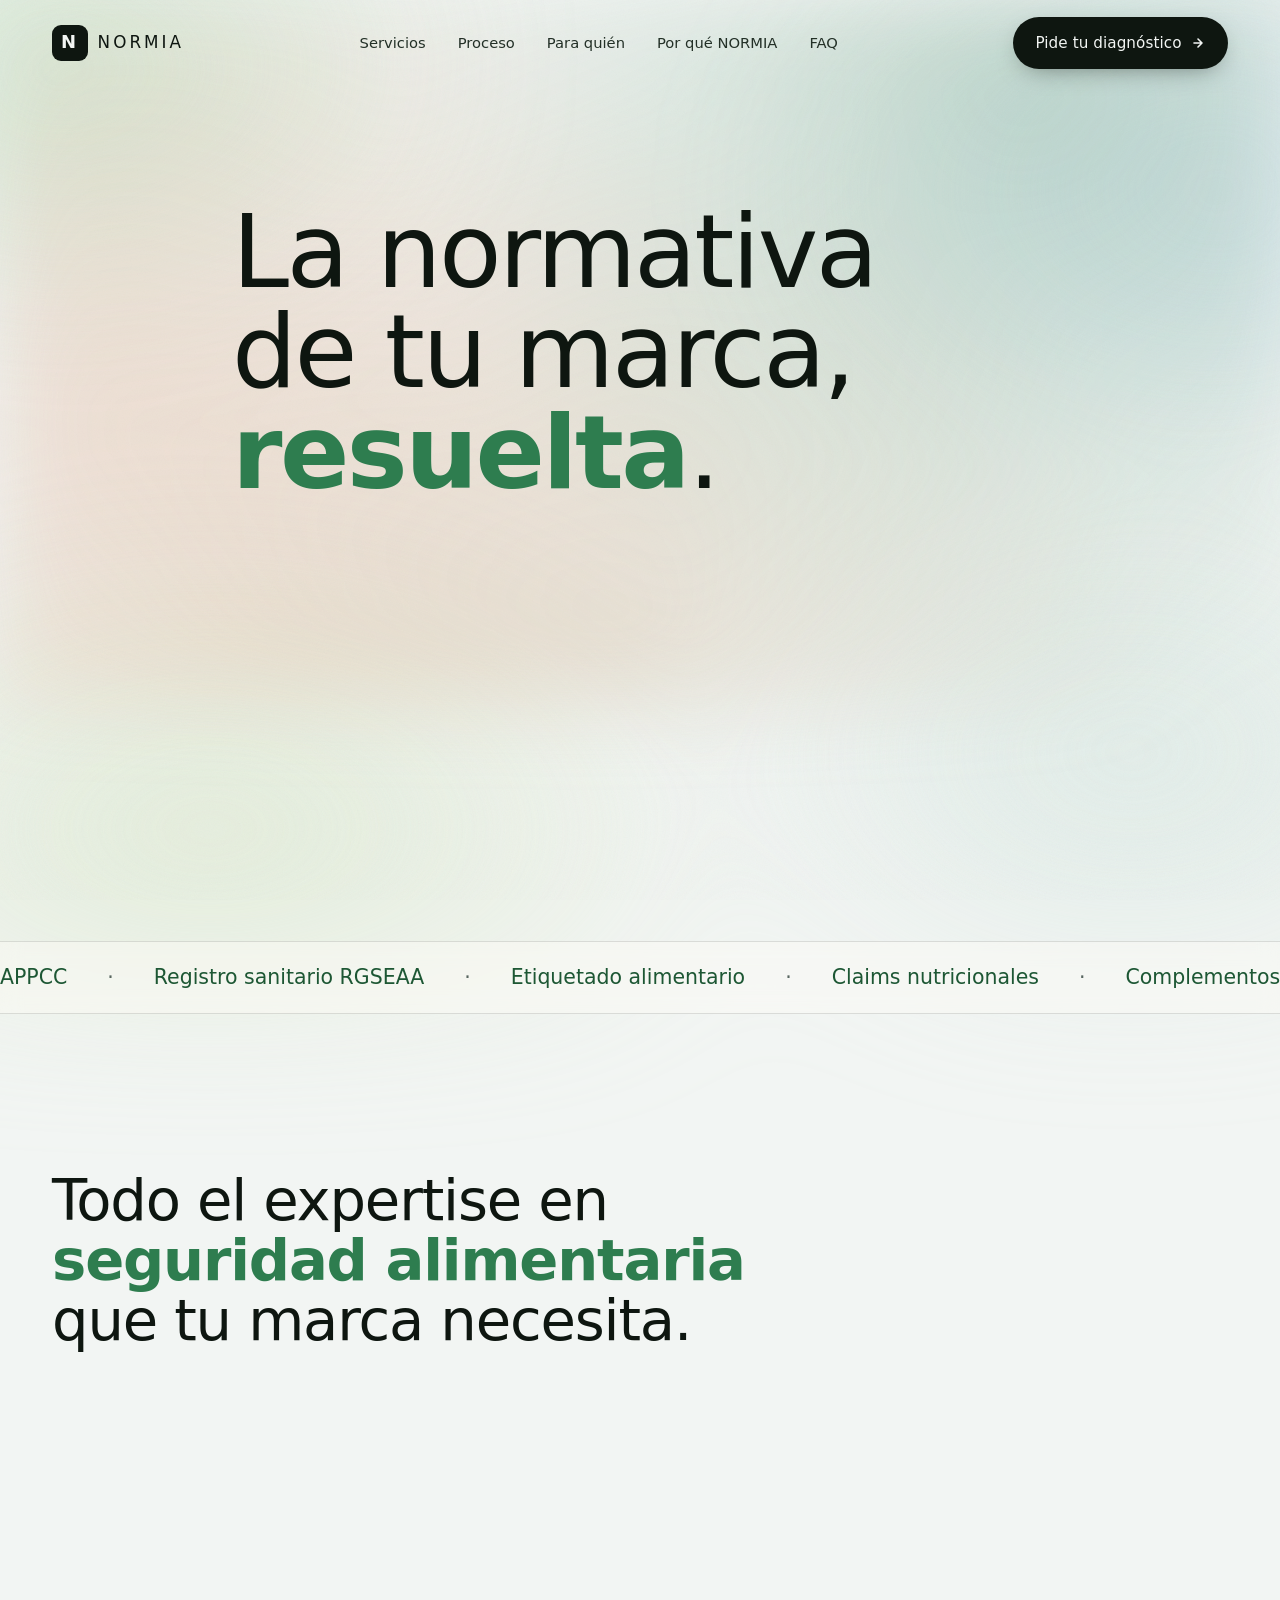
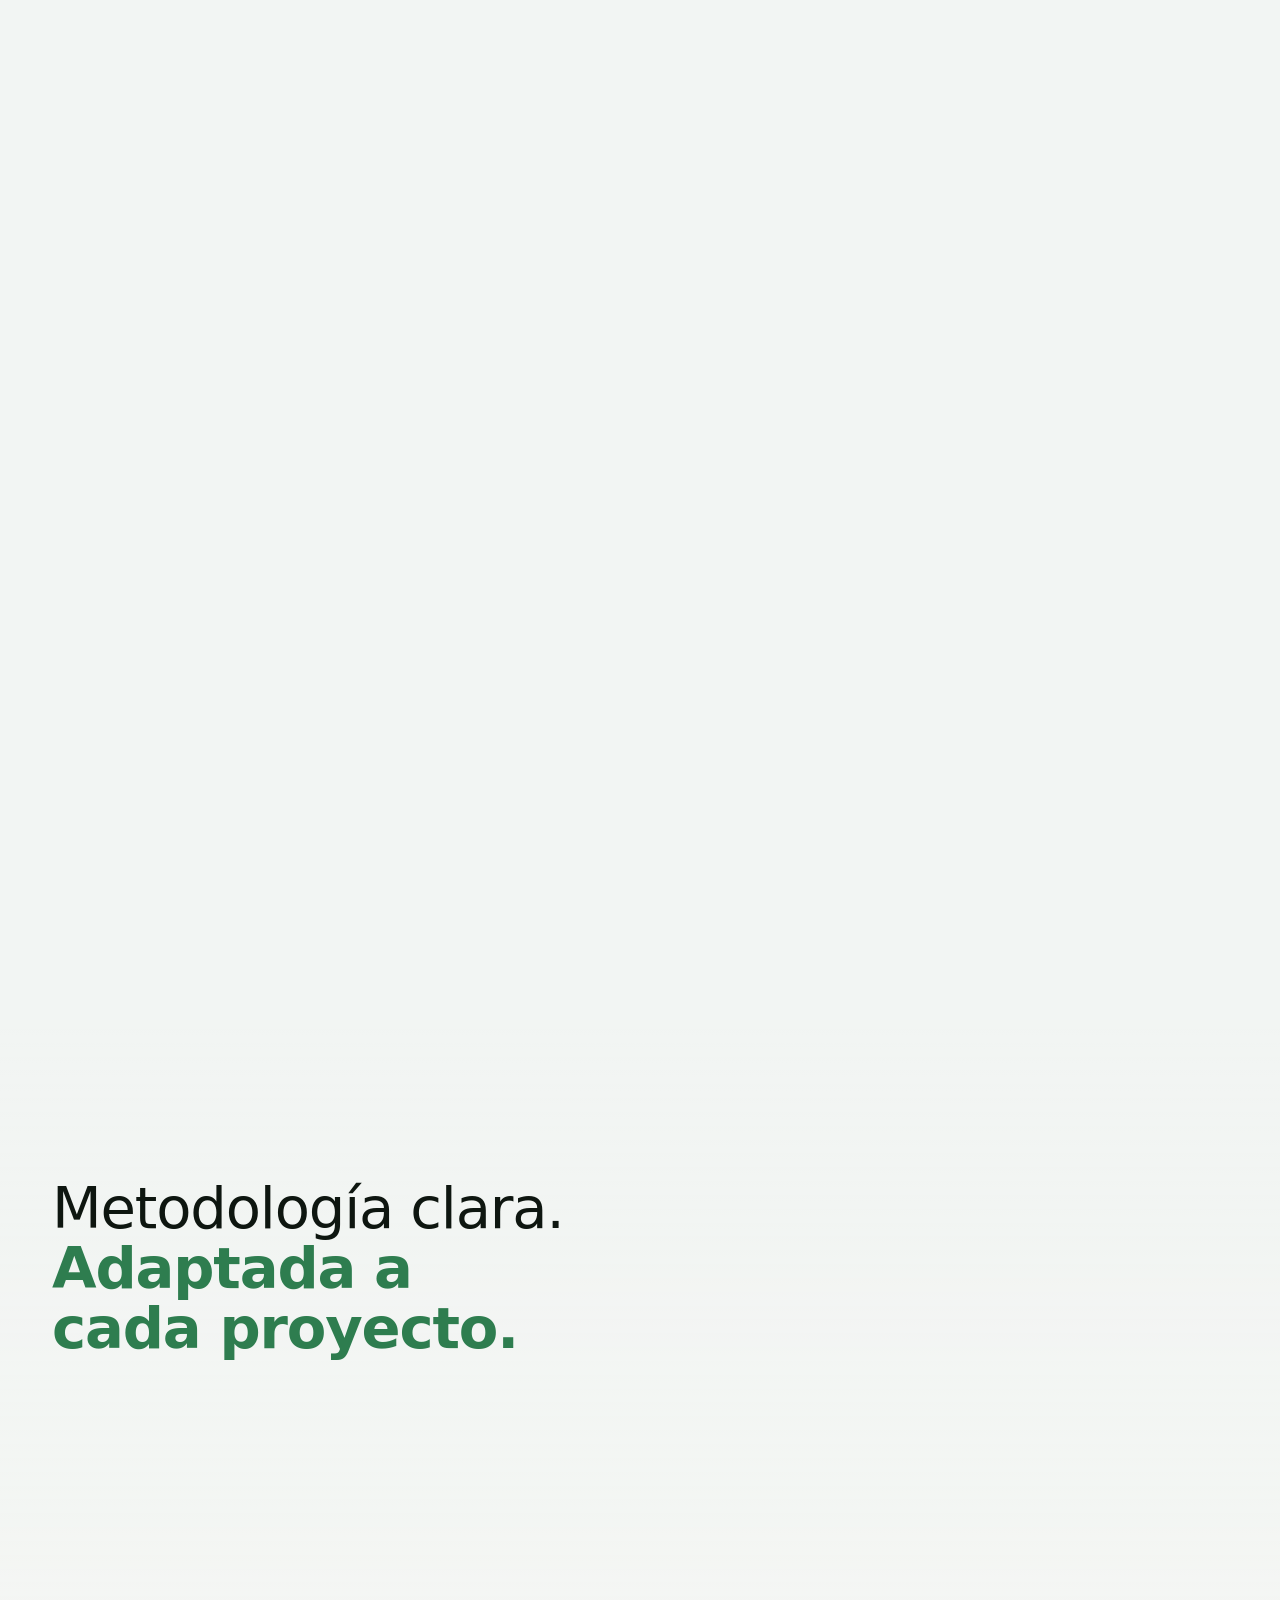
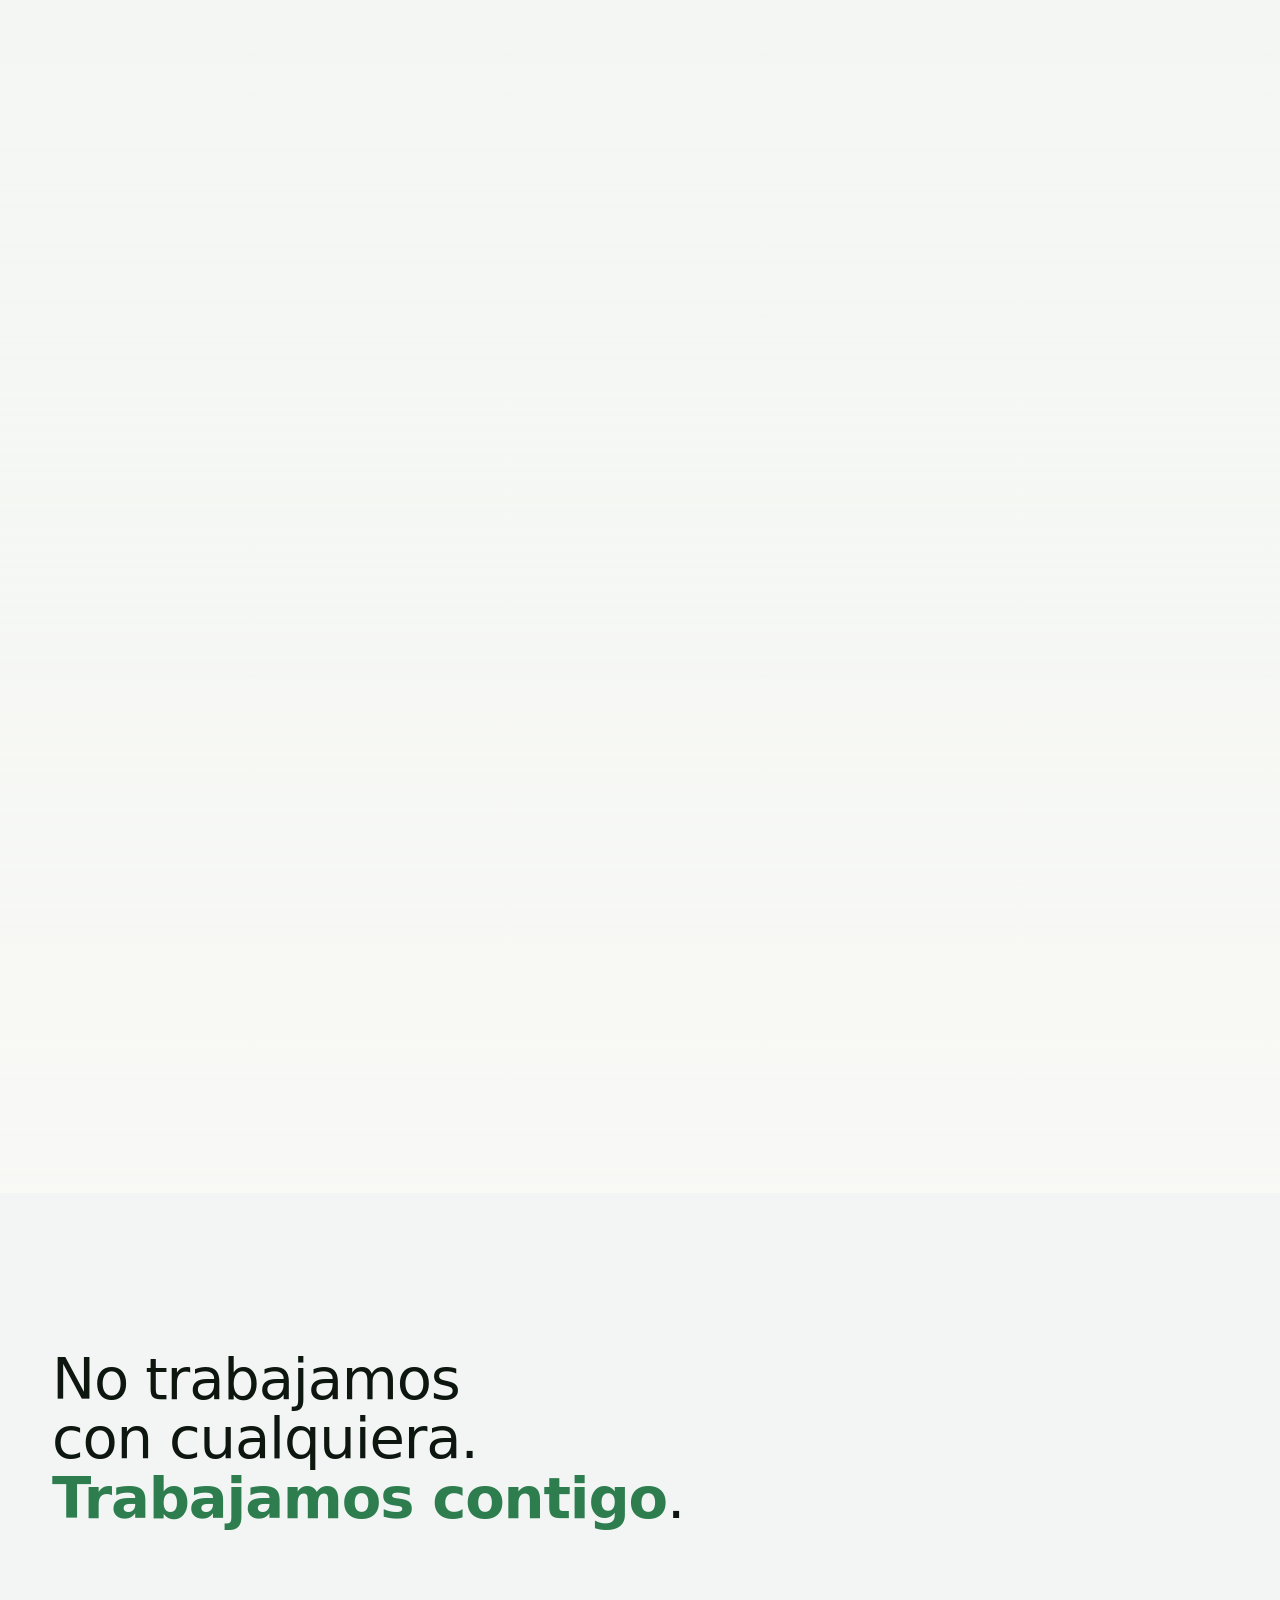
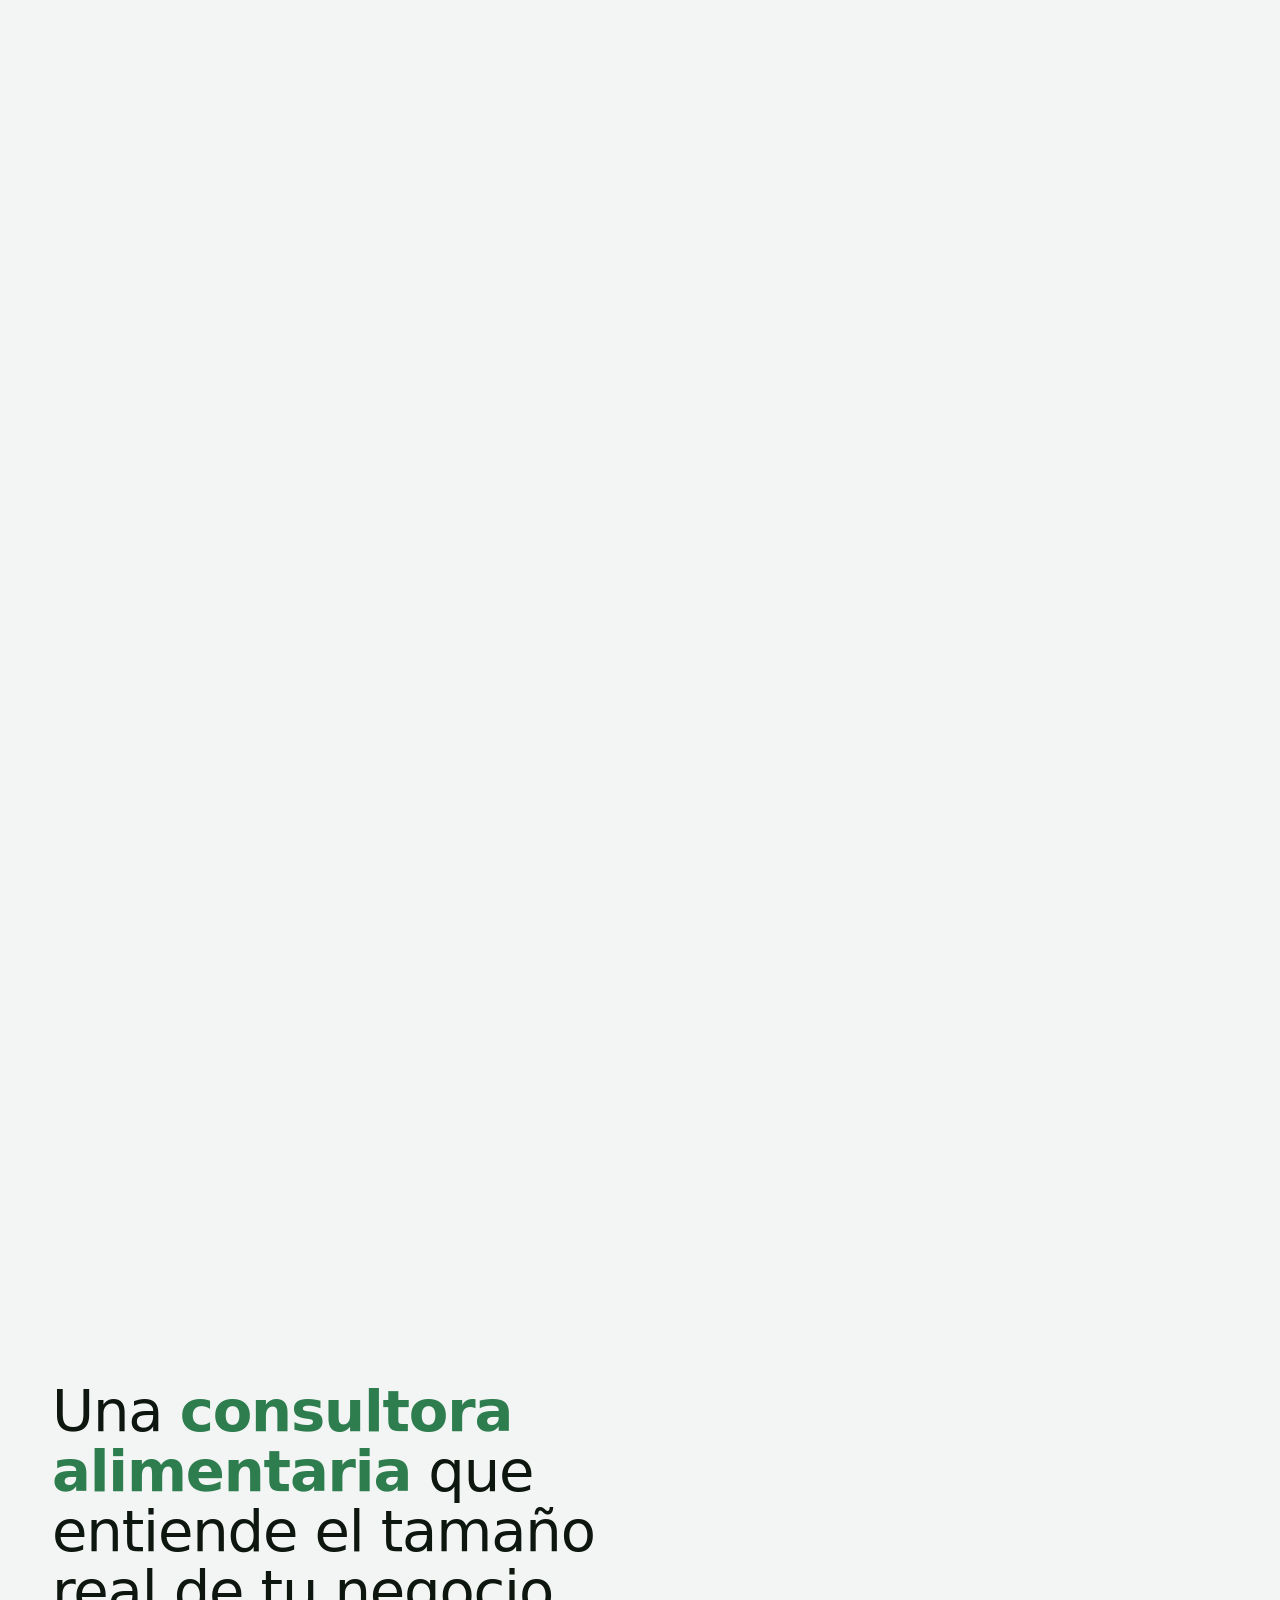
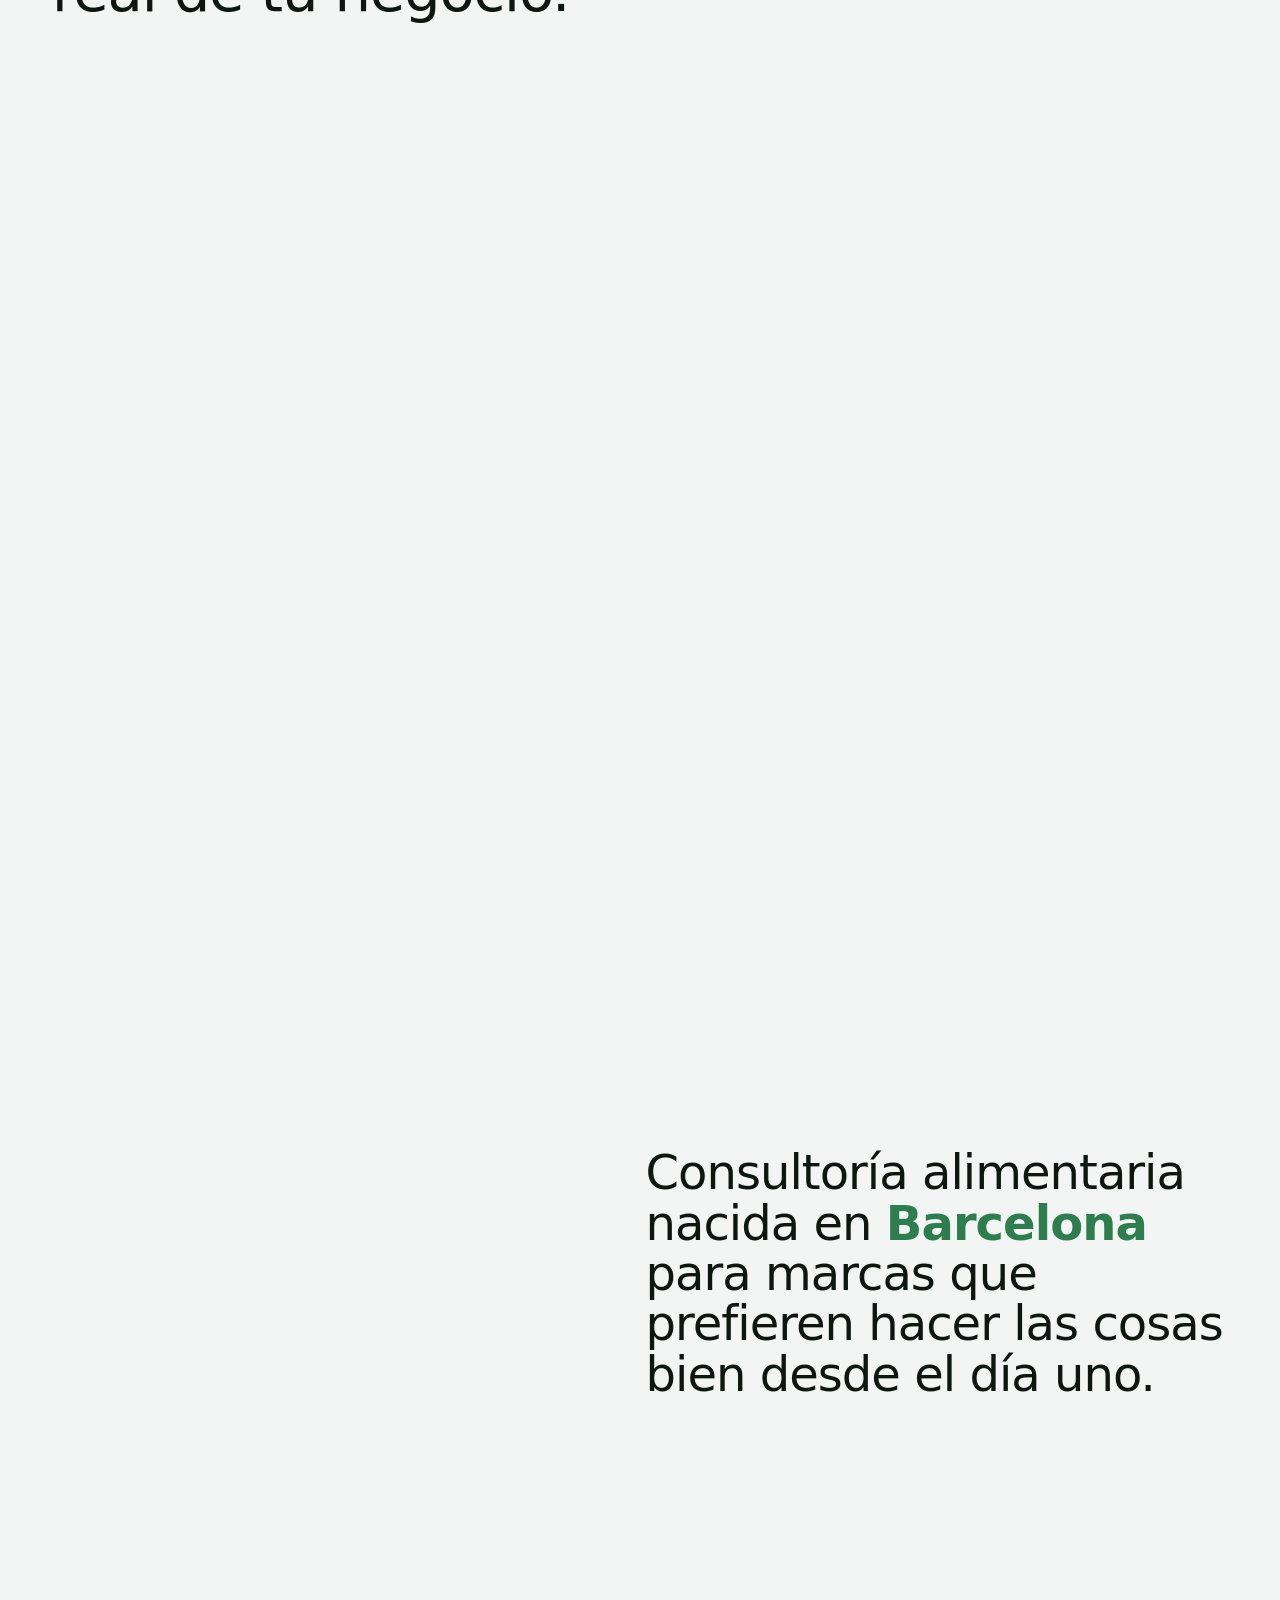
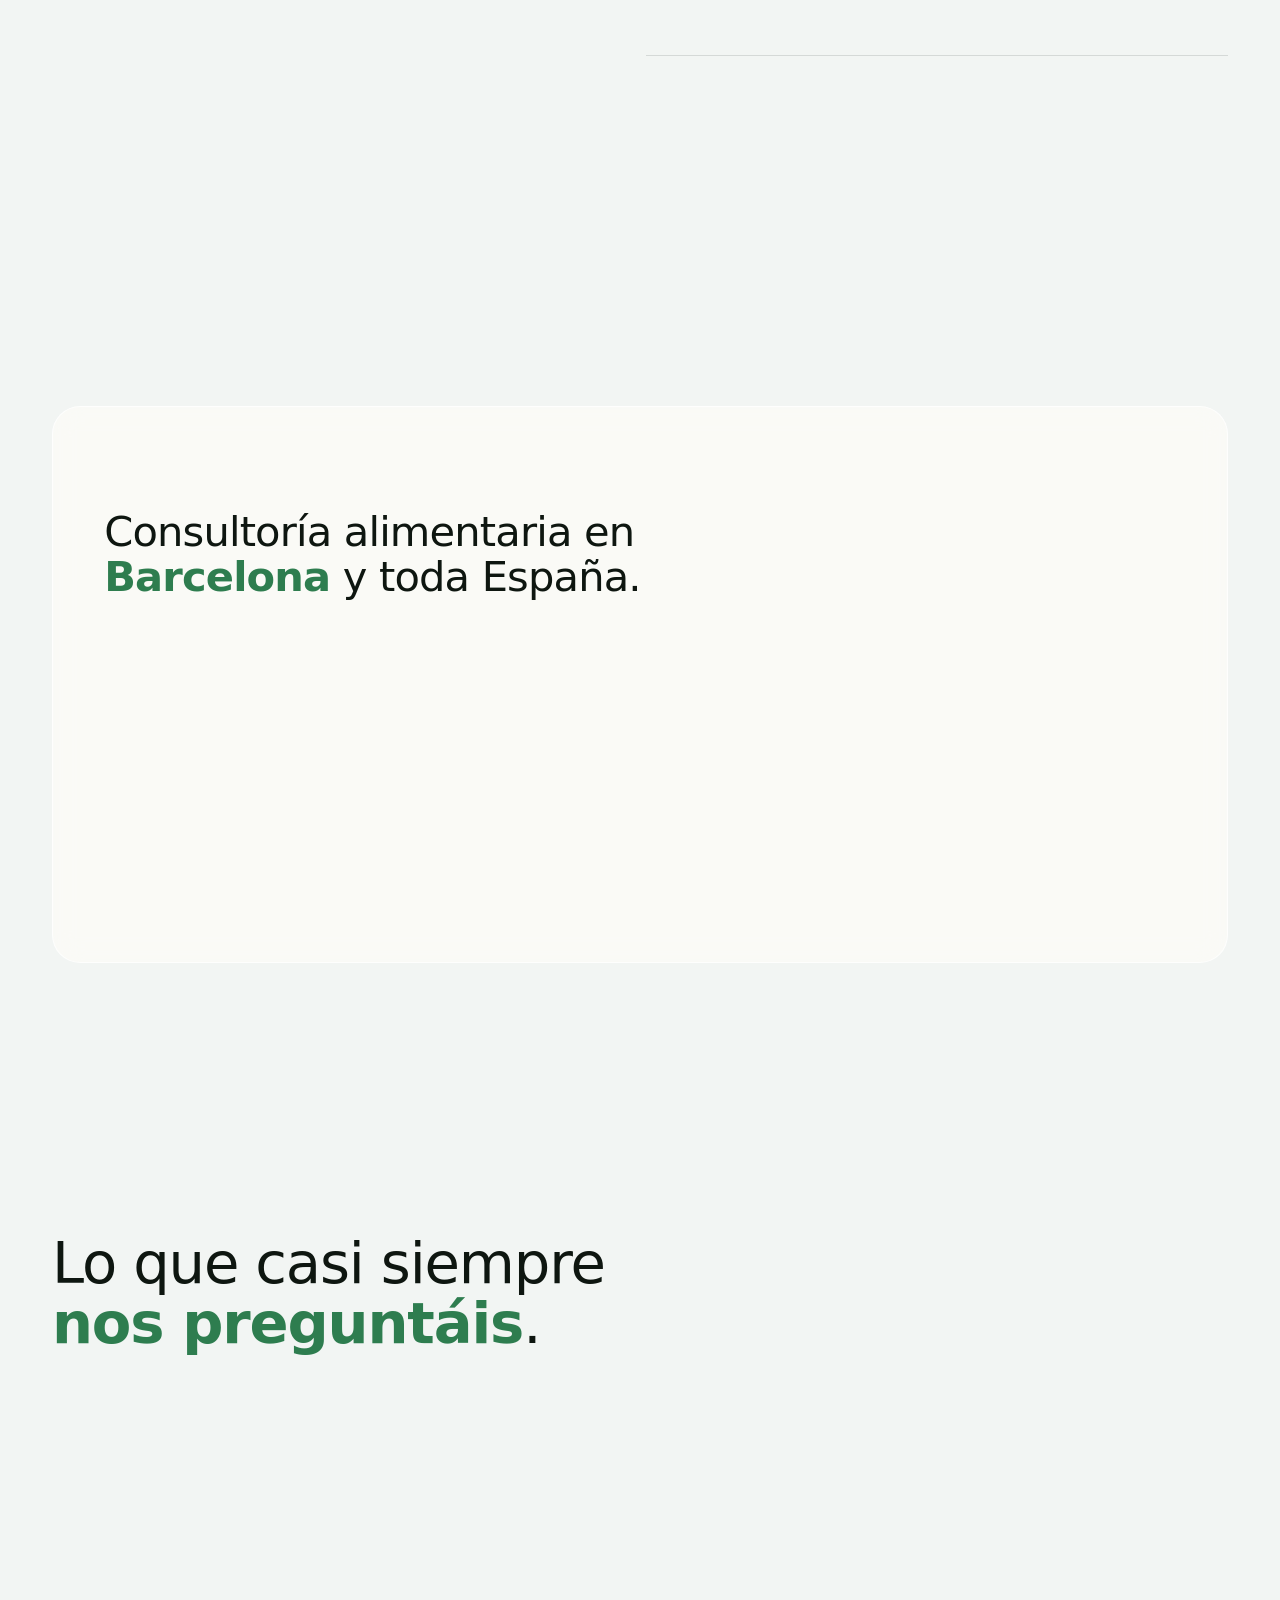
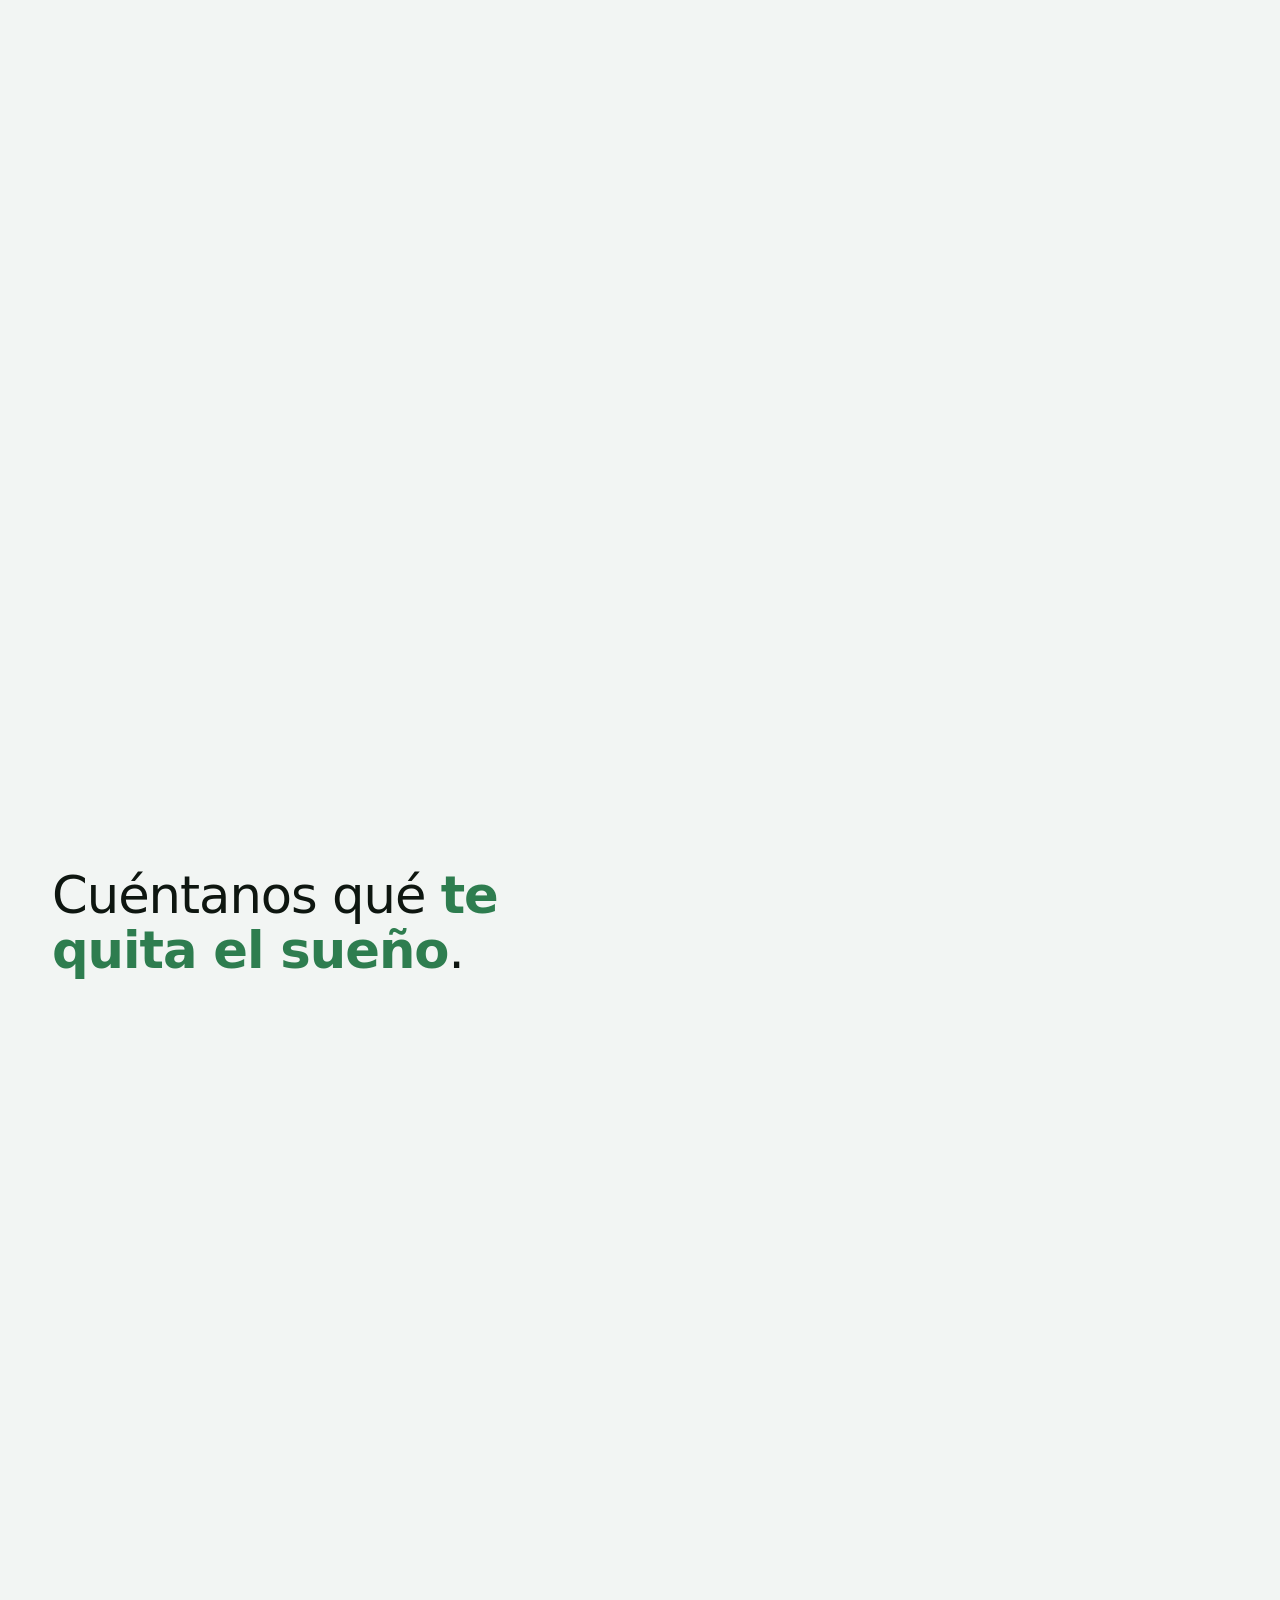
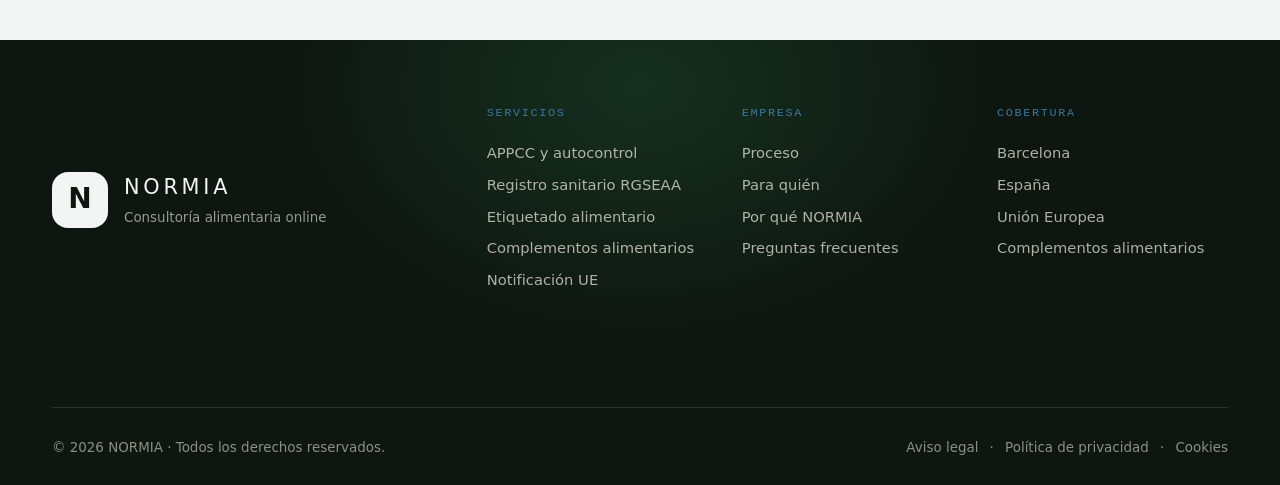
==== commit 819241b7: "styles" ====
--- a/index.html
+++ b/index.html
@@ -993,8 +993,6 @@
   </footer>
 
   <!-- Scripts -->
-  <script defer src="lib/gsap.min.js"></script>
-  <script defer src="lib/ScrollTrigger.min.js"></script>
-  <script defer src="main.js?v=20260515"></script>
+  <script defer src="main.js?v=20260516"></script>
 </body>
 </html>
--- a/styles.css
+++ b/styles.css
@@ -0,0 +1,1522 @@
+/* =============================================================
+   NORMIA · Consultoría alimentaria online
+   Premium glassmorphism, warm cream + emerald palette
+   ============================================================= */
+
+/* =============================================================
+   1. Tokens
+   ============================================================= */
+:root {
+  /* Surface / neutral palette */
+  --bg:        #f2f5f3;          /* cool neutral off-white */
+  --bg-2:      #e4eae7;          /* cool stone */
+  --bg-3:      #ffffff;          /* paper */
+  --glass:     rgba(246, 250, 248, 0.55);
+  --glass-2:   rgba(246, 250, 248, 0.35);
+  --glass-edge: rgba(255, 255, 255, 0.7);
+
+  /* Ink */
+  --ink:       #0e1610;          /* deep forest near-black */
+  --ink-soft:  #233027;
+  --ink-mute:  #586660;
+  --ink-line:  rgba(14, 22, 16, 0.12);
+
+  /* Accents — emerald + slate blue */
+  --accent:    #2e7d4f;          /* forest emerald — primary */
+  --accent-2:  #1d5734;          /* deep emerald — for text on neutral */
+  --accent-3:  #3878a0;          /* professional slate blue — secondary */
+  --accent-4:  #6b9dba;          /* muted steel blue */
+
+  /* Mesh gradient stops */
+  --mesh-1: #bfe0c3;
+  --mesh-2: #c5dce6;
+  --mesh-3: #d8e6c8;
+  --mesh-4: #d2e4dd;
+
+  /* Type */
+  --serif: "Manrope", "Inter", system-ui, sans-serif;
+  --sans:  "Inter", -apple-system, BlinkMacSystemFont, "Segoe UI", system-ui, sans-serif;
+  --mono:  "JetBrains Mono", "SF Mono", Consolas, Menlo, monospace;
+
+  /* Easings */
+  --ease-out:  cubic-bezier(0.16, 1, 0.3, 1);
+  --ease-in:   cubic-bezier(0.7, 0, 0.84, 0);
+  --ease-soft: cubic-bezier(0.25, 0.46, 0.45, 0.94);
+
+  /* Sizes */
+  --container-w: 1240px;
+  --nav-h: 76px;
+  --radius-lg: 28px;
+  --radius-md: 18px;
+  --radius-sm: 12px;
+}
+
+@property --mesh-angle {
+  syntax: '<angle>';
+  inherits: false;
+  initial-value: 0deg;
+}
+
+/* =============================================================
+   2. Reset & base
+   ============================================================= */
+*, *::before, *::after { box-sizing: border-box; margin: 0; }
+html {
+  -webkit-text-size-adjust: 100%;
+  tab-size: 2;
+  overflow-x: clip;
+  scroll-behavior: smooth;
+}
+@media (prefers-reduced-motion: reduce) {
+  html { scroll-behavior: auto; }
+}
+body {
+  font-family: var(--sans);
+  font-size: 16px;
+  line-height: 1.6;
+  color: var(--ink);
+  background: var(--bg);
+  -webkit-font-smoothing: antialiased;
+  text-rendering: optimizeLegibility;
+  overflow-x: clip;
+  overscroll-behavior-y: none;
+  min-height: 100vh;
+}
+img, svg, video { display: block; max-width: 100%; }
+img { height: auto; }
+button { font: inherit; color: inherit; cursor: pointer; border: 0; background: none; }
+a { color: inherit; text-decoration: none; }
+p { text-wrap: pretty; }
+h1, h2, h3, h4 { text-wrap: balance; line-height: 1.08; letter-spacing: -0.02em; font-weight: 600; }
+em { font-style: normal; font-weight: 700; color: var(--accent); }
+::selection { background: var(--accent); color: #fff; }
+
+:focus-visible {
+  outline: 2px solid var(--accent);
+  outline-offset: 3px;
+  border-radius: 6px;
+}
+
+/* =============================================================
+   3. Utilities
+   ============================================================= */
+.container {
+  width: 100%;
+  max-width: var(--container-w);
+  margin-inline: auto;
+  padding-inline: clamp(1.2rem, 4vw, 2rem);
+}
+.skip-link {
+  position: fixed; top: -100px; left: 1rem;
+  padding: .6rem 1rem; background: var(--ink); color: var(--bg);
+  z-index: 9999; border-radius: 8px; font-weight: 500;
+}
+.skip-link:focus { top: 1rem; }
+
+/* Defensive: reveal+split parents must stay visible */
+.reveal[data-split] {
+  opacity: 1;
+  transform: none;
+}
+
+.reveal {
+  opacity: 0;
+  transform: translateY(28px);
+  transition:
+    opacity .9s var(--ease-out),
+    transform .9s var(--ease-out);
+}
+.reveal.is-visible {
+  opacity: 1;
+  transform: none;
+}
+
+/* Split text animation */
+.split-word {
+  display: inline-block;
+  opacity: 0;
+  transform: translateY(0.5em);
+  transition:
+    opacity .7s var(--ease-out),
+    transform .7s var(--ease-out);
+}
+[data-split].is-visible .split-word {
+  opacity: 1;
+  transform: none;
+}
+
+/* =============================================================
+   4. Background mesh
+   ============================================================= */
+.bg-mesh {
+  position: fixed;
+  inset: -10%;
+  z-index: -2;
+  pointer-events: none;
+  background:
+    radial-gradient(40% 36% at 12% 14%, var(--mesh-1) 0%, transparent 70%),
+    radial-gradient(45% 40% at 88% 26%, var(--mesh-2) 0%, transparent 70%),
+    radial-gradient(50% 42% at 22% 86%, var(--mesh-3) 0%, transparent 70%),
+    radial-gradient(40% 36% at 82% 78%, var(--mesh-4) 0%, transparent 70%);
+  filter: blur(80px) saturate(110%);
+  opacity: 0.6;
+  animation: meshDrift 40s ease-in-out infinite alternate;
+}
+@keyframes meshDrift {
+  0%   { transform: translate3d(0, 0, 0) scale(1); }
+  50%  { transform: translate3d(2%, -1%, 0) scale(1.05); }
+  100% { transform: translate3d(-2%, 1%, 0) scale(1.08); }
+}
+.bg-grain {
+  position: fixed; inset: 0; z-index: -1;
+  pointer-events: none; opacity: 0.045;
+  mix-blend-mode: multiply;
+  background-image: url("data:image/svg+xml;utf8,<svg xmlns='http://www.w3.org/2000/svg' width='180' height='180'><filter id='n'><feTurbulence type='fractalNoise' baseFrequency='0.85' numOctaves='2' stitchTiles='stitch'/></filter><rect width='100%' height='100%' filter='url(%23n)' opacity='0.9'/></svg>");
+}
+
+/* =============================================================
+   5. Splash
+   ============================================================= */
+.splash {
+  position: fixed; inset: 0; z-index: 10000;
+  background: var(--bg);
+  display: grid; place-items: center;
+  transition: opacity .9s var(--ease-out), clip-path .9s var(--ease-out);
+  animation: splashSafety .01s 4.5s forwards;
+}
+@keyframes splashSafety {
+  to { opacity: 0; pointer-events: none; clip-path: inset(0 0 100% 0); }
+}
+.splash.is-out {
+  opacity: 0;
+  pointer-events: none;
+  clip-path: inset(0 0 100% 0);
+}
+.splash-mark {
+  display: flex; align-items: center; gap: 1rem;
+  animation: splashIn .9s var(--ease-out) both;
+}
+@keyframes splashIn {
+  from { opacity: 0; transform: translateY(8px); }
+  to   { opacity: 1; transform: none; }
+}
+.splash-glyph {
+  width: 64px; height: 64px;
+  background: var(--ink); color: var(--bg);
+  border-radius: 18px;
+  display: grid; place-items: center;
+  font-family: var(--serif);
+  font-weight: 800;
+  font-size: 32px;
+}
+.splash-name {
+  font-family: var(--serif);
+  font-size: 1.4rem;
+  letter-spacing: 0.4em;
+}
+
+/* =============================================================
+   6. Nav
+   ============================================================= */
+.nav {
+  position: fixed; top: 0; left: 0; right: 0;
+  z-index: 100;
+  padding-block: .8rem;
+  transition: background .35s var(--ease-out), backdrop-filter .35s var(--ease-out), box-shadow .35s var(--ease-out);
+}
+.nav.is-scrolled {
+  background: rgba(245, 240, 230, 0.7);
+  backdrop-filter: blur(20px) saturate(150%);
+  -webkit-backdrop-filter: blur(20px) saturate(150%);
+  box-shadow: 0 1px 0 var(--ink-line);
+}
+.nav-inner {
+  display: flex; align-items: center; justify-content: space-between;
+  gap: 2rem; height: 60px;
+}
+.nav-brand {
+  display: flex; align-items: center; gap: .6rem;
+  font-family: var(--serif);
+  font-weight: 500;
+  letter-spacing: 0.18em;
+  font-size: 1.05rem;
+}
+.nav-glyph {
+  width: 36px; height: 36px;
+  background: var(--ink); color: var(--bg);
+  border-radius: 9px;
+  display: grid; place-items: center;
+  font-weight: 800;
+  font-size: 18px;
+}
+.nav-links {
+  display: flex; gap: 2rem;
+  font-size: 0.92rem;
+  color: var(--ink-soft);
+}
+.nav-links a {
+  position: relative;
+  transition: color .25s var(--ease-out);
+}
+.nav-links a::after {
+  content: ""; position: absolute; left: 0; right: 0; bottom: -6px;
+  height: 1px; background: currentColor;
+  transform: scaleX(0);
+  transform-origin: left;
+  transition: transform .35s var(--ease-out);
+}
+.nav-links a:hover { color: var(--ink); }
+.nav-links a:hover::after { transform: scaleX(1); }
+
+.nav-toggle {
+  display: none;
+  width: 40px; height: 40px;
+  flex-direction: column; gap: 5px;
+  align-items: center; justify-content: center;
+}
+.nav-toggle span {
+  display: block; width: 20px; height: 1.6px;
+  background: var(--ink);
+  transition: transform .35s var(--ease-out), opacity .25s var(--ease-out);
+}
+.nav-toggle[aria-expanded="true"] span:nth-child(1) { transform: translateY(7px) rotate(45deg); }
+.nav-toggle[aria-expanded="true"] span:nth-child(2) { opacity: 0; }
+.nav-toggle[aria-expanded="true"] span:nth-child(3) { transform: translateY(-7px) rotate(-45deg); }
+
+@media (max-width: 960px) {
+  .nav-toggle { display: flex; }
+  .nav-links {
+    position: fixed; inset: var(--nav-h) 0 auto 0;
+    flex-direction: column;
+    padding: 2rem clamp(1.2rem, 4vw, 2rem) 3rem;
+    background: rgba(245, 240, 230, 0.94);
+    backdrop-filter: blur(20px);
+    -webkit-backdrop-filter: blur(20px);
+    transform: translateY(-110%);
+    transition: transform .5s var(--ease-out);
+    border-bottom: 1px solid var(--ink-line);
+    font-size: 1.4rem;
+    font-family: var(--serif);
+  }
+  .nav.is-open .nav-links { transform: translateY(0); }
+  .nav-cta { display: none; }
+}
+
+/* =============================================================
+   7. Buttons
+   ============================================================= */
+.btn {
+  position: relative;
+  display: inline-flex; align-items: center; gap: .6rem;
+  padding: .85rem 1.4rem;
+  border-radius: 999px;
+  font-weight: 500;
+  font-size: 0.95rem;
+  letter-spacing: 0.005em;
+  transition:
+    background .3s var(--ease-out),
+    color .3s var(--ease-out),
+    transform .25s var(--ease-out),
+    box-shadow .35s var(--ease-out);
+  will-change: transform;
+}
+.btn svg { transition: transform .3s var(--ease-out); }
+.btn:hover svg { transform: translateX(3px); }
+
+.btn-primary {
+  background: var(--ink);
+  color: var(--bg);
+  box-shadow: 0 8px 24px -10px rgba(14, 22, 16, 0.5);
+}
+.btn-primary:hover {
+  background: var(--accent-2);
+  transform: translateY(-2px);
+  box-shadow: 0 14px 28px -10px rgba(29, 87, 52, 0.5);
+}
+.btn-ghost {
+  background: transparent;
+  color: var(--ink);
+  box-shadow: inset 0 0 0 1px var(--ink-line);
+}
+.btn-ghost:hover {
+  background: var(--ink);
+  color: var(--bg);
+  box-shadow: inset 0 0 0 1px var(--ink);
+}
+.btn-lg {
+  padding: 1rem 1.6rem;
+  font-size: 1rem;
+}
+
+/* =============================================================
+   8. Hero
+   ============================================================= */
+.hero {
+  position: relative;
+  padding-top: calc(var(--nav-h) + 4rem);
+  padding-bottom: 4rem;
+  min-height: 100vh;
+  min-height: 100svh;
+  overflow: visible;
+}
+.hero-mesh {
+  position: absolute;
+  top: 0; left: 0; right: 0;
+  height: 75%;
+  z-index: -1;
+  background:
+    radial-gradient(circle at 80% 12%, rgba(46, 125, 79, 0.22) 0%, transparent 52%),
+    radial-gradient(circle at 10% 60%, rgba(217, 119, 66, 0.18) 0%, transparent 52%),
+    radial-gradient(circle at 50% 90%, rgba(196, 163, 122, 0.22) 0%, transparent 60%);
+  filter: blur(40px);
+  pointer-events: none;
+}
+.hero-inner {
+  position: relative;
+  display: grid;
+  grid-template-columns: minmax(0, 1fr);
+  gap: 1.6rem;
+  max-width: 880px;
+}
+.hero-meta {
+  display: inline-flex; align-items: center; gap: .6rem;
+  font-family: var(--mono);
+  font-size: 0.78rem;
+  letter-spacing: 0.06em;
+  text-transform: uppercase;
+  color: var(--ink-soft);
+  padding: .45rem .85rem;
+  border-radius: 999px;
+  background: var(--glass);
+  backdrop-filter: blur(10px) saturate(140%);
+  -webkit-backdrop-filter: blur(10px) saturate(140%);
+  border: 1px solid var(--glass-edge);
+  width: max-content;
+  max-width: 100%;
+}
+.hero-dot {
+  width: 8px; height: 8px;
+  background: var(--accent);
+  border-radius: 50%;
+  box-shadow: 0 0 0 0 rgba(46, 125, 79, 0.6);
+  animation: heroDotPulse 2.4s var(--ease-out) infinite;
+}
+@keyframes heroDotPulse {
+  0%   { box-shadow: 0 0 0 0 rgba(46, 125, 79, 0.55); }
+  70%  { box-shadow: 0 0 0 10px rgba(46, 125, 79, 0); }
+  100% { box-shadow: 0 0 0 0 rgba(46, 125, 79, 0); }
+}
+.hero-title {
+  font-family: var(--serif);
+  font-size: clamp(2.6rem, 8vw, 6.4rem);
+  font-weight: 350;
+  line-height: 0.98;
+  letter-spacing: -0.025em;
+  max-width: 16ch;
+}
+.hero-title em {
+  font-style: normal;
+  font-weight: 800;
+}
+.hero-sub {
+  font-size: clamp(1.05rem, 1.3vw, 1.2rem);
+  color: var(--ink-soft);
+  max-width: 56ch;
+  line-height: 1.55;
+}
+.hero-actions {
+  display: flex; flex-wrap: wrap; gap: .8rem;
+  margin-top: .4rem;
+}
+.hero-trust {
+  list-style: none;
+  display: flex; flex-wrap: wrap;
+  gap: 1rem 1.4rem;
+  margin-top: 2.6rem;
+  padding-top: 1.6rem;
+  border-top: 1px solid var(--ink-line);
+  font-size: 0.88rem;
+  color: var(--ink-mute);
+}
+.hero-trust li {
+  display: inline-flex; align-items: center; gap: .5rem;
+}
+.hero-trust-dot {
+  width: 6px; height: 6px;
+  border-radius: 50%;
+  background: var(--accent-3);
+}
+
+/* Hero figure (floating card with image) */
+.hero-figure {
+  position: absolute;
+  top: calc(var(--nav-h) + 2.5rem);
+  right: clamp(1rem, 4vw, 3rem);
+  width: clamp(280px, 36vw, 460px);
+  z-index: 1;
+  pointer-events: none;
+}
+.hero-card-glass {
+  position: relative;
+  aspect-ratio: 4 / 5;
+  border-radius: var(--radius-lg);
+  overflow: hidden;
+  box-shadow:
+    0 60px 100px -40px rgba(14, 22, 16, 0.4),
+    0 30px 60px -40px rgba(14, 22, 16, 0.3),
+    inset 0 0 0 1px rgba(255,255,255,0.5);
+  transform: rotate(2deg);
+  animation: heroFloat 8s ease-in-out infinite alternate;
+}
+.hero-card-glass img {
+  width: 100%; height: 100%;
+  object-fit: cover;
+  filter: saturate(1.05);
+}
+.hero-card-tag {
+  position: absolute; bottom: 18px; left: 18px;
+  display: inline-flex; align-items: center; gap: .5rem;
+  padding: .5rem .9rem;
+  border-radius: 999px;
+  background: rgba(255,253,248,0.85);
+  backdrop-filter: blur(12px);
+  -webkit-backdrop-filter: blur(12px);
+  font-family: var(--mono);
+  font-size: 0.74rem;
+  letter-spacing: 0.04em;
+  color: var(--ink);
+}
+.hero-card-tag-dot {
+  width: 7px; height: 7px;
+  background: var(--accent);
+  border-radius: 50%;
+}
+.hero-card-stat {
+  position: absolute;
+  left: -10%;
+  bottom: -8%;
+  width: 60%;
+  padding: 1.2rem 1.4rem;
+  border-radius: var(--radius-md);
+  background: rgba(255,253,248,0.85);
+  backdrop-filter: blur(16px) saturate(160%);
+  -webkit-backdrop-filter: blur(16px) saturate(160%);
+  border: 1px solid var(--glass-edge);
+  box-shadow: 0 30px 60px -30px rgba(14,22,16,0.3);
+  transform: rotate(-3deg);
+  pointer-events: auto;
+  animation: heroFloat2 7s ease-in-out infinite alternate;
+}
+.hero-card-stat-num {
+  font-family: var(--serif);
+  font-size: 2.4rem;
+  line-height: 1;
+  color: var(--accent-2);
+  font-weight: 800;
+}
+.hero-card-stat-label {
+  font-size: 0.78rem;
+  color: var(--ink-soft);
+  line-height: 1.35;
+  margin-top: .35rem;
+}
+.hero-card-mini {
+  position: absolute;
+  top: -6%;
+  right: -8%;
+  display: inline-flex; align-items: center; gap: .55rem;
+  padding: .65rem .95rem;
+  border-radius: 999px;
+  background: var(--ink);
+  color: var(--bg);
+  font-size: 0.78rem;
+  font-weight: 500;
+  line-height: 1.2;
+  box-shadow: 0 20px 40px -20px rgba(14,22,16,0.5);
+  transform: rotate(-4deg);
+  pointer-events: auto;
+  animation: heroFloat3 6s ease-in-out infinite alternate;
+}
+@keyframes heroFloat {
+  0%   { transform: rotate(2deg) translateY(0); }
+  100% { transform: rotate(2deg) translateY(-12px); }
+}
+@keyframes heroFloat2 {
+  0%   { transform: rotate(-3deg) translateY(0); }
+  100% { transform: rotate(-3deg) translateY(-8px); }
+}
+@keyframes heroFloat3 {
+  0%   { transform: rotate(-4deg) translateY(0); }
+  100% { transform: rotate(-4deg) translateY(8px); }
+}
+
+@media (max-width: 1100px) {
+  .hero-figure {
+    position: relative;
+    top: 0; right: 0;
+    width: clamp(260px, 70vw, 380px);
+    margin: 2rem auto 0;
+  }
+}
+@media (max-width: 540px) {
+  .hero { padding-top: calc(var(--nav-h) + 1.6rem); }
+  .hero-card-stat { left: -4%; bottom: -10%; width: 55%; }
+  .hero-card-mini { right: -2%; }
+}
+
+/* =============================================================
+   9. Ticker
+   ============================================================= */
+.ticker {
+  border-block: 1px solid var(--ink-line);
+  background: rgba(255,253,248,0.4);
+  backdrop-filter: blur(10px);
+  -webkit-backdrop-filter: blur(10px);
+  overflow: hidden;
+  padding-block: 1.2rem;
+}
+.ticker-track {
+  display: flex; gap: 0;
+  white-space: nowrap;
+  animation: tickerScroll 50s linear infinite;
+}
+.ticker-row {
+  display: inline-flex; align-items: center; gap: 2.5rem;
+  padding-right: 2.5rem;
+  font-family: var(--serif);
+  font-weight: 500;
+  font-size: clamp(1.1rem, 1.6vw, 1.5rem);
+  color: var(--ink-soft);
+}
+.ticker-row span:nth-child(odd) { color: var(--accent-2); }
+.ticker-row span:nth-child(even) { color: var(--ink-mute); }
+@keyframes tickerScroll {
+  from { transform: translateX(0); }
+  to   { transform: translateX(-50%); }
+}
+
+/* =============================================================
+   10. Section heads
+   ============================================================= */
+section { position: relative; padding-block: clamp(4rem, 9vw, 7.5rem); }
+.section-head {
+  max-width: 760px;
+  margin-bottom: 3.5rem;
+}
+.kicker {
+  font-family: var(--mono);
+  font-size: 0.76rem;
+  text-transform: uppercase;
+  letter-spacing: 0.18em;
+  color: var(--accent-2);
+  margin-bottom: 1rem;
+}
+.section-head h2 {
+  font-family: var(--serif);
+  font-size: clamp(2rem, 4.5vw, 3.6rem);
+  font-weight: 350;
+  line-height: 1.04;
+  margin-bottom: 1rem;
+}
+.section-lede {
+  font-size: clamp(1.02rem, 1.2vw, 1.15rem);
+  color: var(--ink-soft);
+  max-width: 60ch;
+  line-height: 1.55;
+}
+
+/* =============================================================
+   11. Services grid
+   ============================================================= */
+.services-grid {
+  display: grid;
+  grid-template-columns: repeat(auto-fit, minmax(280px, 1fr));
+  gap: 1rem;
+}
+.service-card {
+  position: relative;
+  padding: 1.8rem 1.6rem 1.6rem;
+  border-radius: var(--radius-md);
+  background: rgba(255, 253, 248, 0.65);
+  backdrop-filter: blur(14px) saturate(150%);
+  -webkit-backdrop-filter: blur(14px) saturate(150%);
+  border: 1px solid var(--glass-edge);
+  transition:
+    transform .45s var(--ease-out),
+    box-shadow .45s var(--ease-out),
+    background .35s var(--ease-out);
+  overflow: hidden;
+  will-change: transform;
+}
+@supports not (backdrop-filter: blur(14px)) {
+  .service-card { background: rgba(255, 253, 248, 0.92); }
+}
+.service-card::before {
+  content: "";
+  position: absolute; top: 0; left: 0; right: 0; height: 2px;
+  background: linear-gradient(90deg, var(--accent), var(--accent-3));
+  opacity: 0;
+  transition: opacity .45s var(--ease-out);
+}
+.service-card:hover {
+  transform: translateY(-6px);
+  background: rgba(255, 253, 248, 0.85);
+  box-shadow:
+    0 30px 60px -30px rgba(14,22,16,0.18),
+    0 12px 24px -12px rgba(14,22,16,0.12);
+}
+.service-card:hover::before { opacity: 1; }
+.service-card-num {
+  font-family: var(--mono);
+  font-size: 0.78rem;
+  letter-spacing: 0.1em;
+  color: var(--ink-mute);
+  margin-bottom: 1.2rem;
+}
+.service-card-icon {
+  width: 48px; height: 48px;
+  border-radius: 14px;
+  background: linear-gradient(135deg, var(--accent), var(--accent-2));
+  color: #fff;
+  display: grid; place-items: center;
+  margin-bottom: 1.2rem;
+  box-shadow: 0 12px 24px -12px rgba(46, 125, 79, 0.6);
+}
+.service-card-icon svg { width: 26px; height: 26px; }
+.service-card h3 {
+  font-family: var(--serif);
+  font-size: 1.35rem;
+  font-weight: 400;
+  margin-bottom: .55rem;
+  letter-spacing: -0.015em;
+}
+.service-card > p {
+  color: var(--ink-soft);
+  font-size: 0.92rem;
+  line-height: 1.55;
+  margin-bottom: 1.1rem;
+}
+.service-card-list {
+  list-style: none;
+  border-top: 1px solid var(--ink-line);
+  padding-top: 1rem;
+  display: flex; flex-direction: column; gap: .35rem;
+}
+.service-card-list li {
+  font-size: 0.83rem;
+  color: var(--ink-mute);
+  display: flex; align-items: center; gap: .55rem;
+}
+.service-card-list li::before {
+  content: "—"; color: var(--accent); font-weight: 600;
+}
+
+/* =============================================================
+   12. Process
+   ============================================================= */
+.process { background: linear-gradient(180deg, transparent 0%, rgba(255,253,248,0.5) 100%); }
+.process-list {
+  list-style: none;
+  display: flex; flex-direction: column;
+  gap: 1.4rem;
+}
+.process-step {
+  position: relative;
+  display: grid;
+  grid-template-columns: auto 1fr clamp(160px, 22vw, 280px);
+  gap: clamp(1rem, 3vw, 2.5rem);
+  align-items: center;
+  padding: 2rem clamp(1.4rem, 3vw, 2.4rem);
+  border-radius: var(--radius-lg);
+  background: rgba(255,253,248,0.55);
+  backdrop-filter: blur(12px) saturate(140%);
+  -webkit-backdrop-filter: blur(12px) saturate(140%);
+  border: 1px solid var(--glass-edge);
+  transition:
+    transform .45s var(--ease-out),
+    box-shadow .45s var(--ease-out);
+}
+.process-step:hover {
+  transform: translateY(-2px);
+  box-shadow: 0 30px 60px -30px rgba(14,22,16,0.2);
+}
+.process-step-num {
+  font-family: var(--serif);
+  font-size: clamp(3rem, 6vw, 5.4rem);
+  font-weight: 800;
+  line-height: 1;
+  color: var(--accent-2);
+  letter-spacing: -0.03em;
+}
+.process-step-body h3 {
+  font-family: var(--serif);
+  font-size: clamp(1.3rem, 2vw, 1.7rem);
+  font-weight: 400;
+  margin-bottom: .5rem;
+}
+.process-step-body p {
+  color: var(--ink-soft);
+  font-size: 0.96rem;
+  line-height: 1.55;
+  max-width: 56ch;
+}
+.process-step-meta {
+  display: inline-block;
+  margin-top: .8rem;
+  font-family: var(--mono);
+  font-size: 0.74rem;
+  letter-spacing: 0.06em;
+  text-transform: uppercase;
+  color: var(--ink-mute);
+}
+.process-step-figure {
+  aspect-ratio: 4 / 3;
+  border-radius: var(--radius-md);
+  overflow: hidden;
+  background: var(--bg-2);
+}
+.process-step-figure img {
+  width: 100%; height: 100%;
+  object-fit: cover;
+  filter: saturate(0.95) contrast(1.02);
+  transition: transform .8s var(--ease-out);
+}
+.process-step:hover .process-step-figure img { transform: scale(1.06); }
+
+@media (max-width: 960px) {
+  .process-step { grid-template-columns: auto 1fr; }
+  .process-step-figure { grid-column: 1 / -1; }
+}
+@media (max-width: 540px) {
+  .process-step { grid-template-columns: 1fr; gap: .6rem; padding: 1.6rem 1.2rem; }
+  .process-step-num { font-size: 3.2rem; }
+}
+
+/* =============================================================
+   13. Sectors
+   ============================================================= */
+.sectors-grid {
+  display: grid;
+  grid-template-columns: repeat(auto-fit, minmax(280px, 1fr));
+  gap: 1.2rem;
+}
+.sector-card {
+  display: flex; flex-direction: column;
+  border-radius: var(--radius-md);
+  overflow: hidden;
+  background: rgba(255,253,248,0.6);
+  border: 1px solid var(--glass-edge);
+  backdrop-filter: blur(14px);
+  -webkit-backdrop-filter: blur(14px);
+  transition:
+    transform .5s var(--ease-out),
+    box-shadow .5s var(--ease-out);
+}
+.sector-card:hover {
+  transform: translateY(-6px);
+  box-shadow: 0 36px 70px -34px rgba(14,22,16,0.25);
+}
+.sector-card-image {
+  aspect-ratio: 16 / 11;
+  overflow: hidden;
+  background: var(--bg-2);
+}
+.sector-card-image img {
+  width: 100%; height: 100%;
+  object-fit: cover;
+  filter: saturate(1.05);
+  transition: transform .9s var(--ease-out);
+}
+.sector-card:hover .sector-card-image img { transform: scale(1.08); }
+.sector-card-body {
+  padding: 1.5rem 1.5rem 1.7rem;
+  display: flex; flex-direction: column;
+}
+.sector-card-tag {
+  font-family: var(--mono);
+  font-size: 0.74rem;
+  letter-spacing: 0.12em;
+  text-transform: uppercase;
+  color: var(--accent-2);
+  margin-bottom: .6rem;
+}
+.sector-card h3 {
+  font-family: var(--serif);
+  font-size: 1.4rem;
+  font-weight: 400;
+  margin-bottom: .7rem;
+  letter-spacing: -0.015em;
+}
+.sector-card p {
+  color: var(--ink-soft);
+  font-size: 0.92rem;
+  line-height: 1.55;
+}
+.sectors-note {
+  margin-top: 2.4rem;
+  padding: 1.1rem 1.4rem;
+  border-left: 3px solid var(--accent-3);
+  background: rgba(217, 119, 66, 0.07);
+  border-radius: 0 12px 12px 0;
+  font-size: 0.93rem;
+  color: var(--ink-soft);
+  line-height: 1.6;
+}
+.sectors-note strong { color: var(--ink); }
+
+/* =============================================================
+   14. Why
+   ============================================================= */
+.why-grid {
+  display: grid;
+  grid-template-columns: repeat(auto-fit, minmax(280px, 1fr));
+  gap: 1rem;
+}
+.why-card {
+  padding: 1.8rem 1.6rem;
+  border-radius: var(--radius-md);
+  background: rgba(255,253,248,0.6);
+  backdrop-filter: blur(14px);
+  -webkit-backdrop-filter: blur(14px);
+  border: 1px solid var(--glass-edge);
+  transition:
+    transform .4s var(--ease-out),
+    box-shadow .4s var(--ease-out),
+    border-color .4s var(--ease-out);
+}
+.why-card:hover {
+  transform: translateY(-4px);
+  border-color: rgba(46, 125, 79, 0.4);
+  box-shadow: 0 24px 48px -24px rgba(14,22,16,0.22);
+}
+.why-card-num {
+  display: inline-block;
+  font-family: var(--mono);
+  font-size: 0.78rem;
+  color: var(--accent-2);
+  padding: .25rem .55rem;
+  border-radius: 999px;
+  background: rgba(46, 125, 79, 0.1);
+  margin-bottom: 1.2rem;
+  letter-spacing: 0.08em;
+}
+.why-card h3 {
+  font-family: var(--serif);
+  font-size: 1.3rem;
+  font-weight: 400;
+  margin-bottom: .6rem;
+  letter-spacing: -0.015em;
+}
+.why-card p {
+  color: var(--ink-soft);
+  font-size: 0.93rem;
+  line-height: 1.55;
+}
+
+.why-cta {
+  margin-top: 2.6rem;
+  display: flex; flex-wrap: wrap;
+  align-items: center; justify-content: space-between;
+  gap: 1.4rem;
+  padding: 1.8rem 2rem;
+  border-radius: var(--radius-md);
+  background: var(--ink);
+  color: var(--bg);
+  box-shadow: 0 40px 80px -40px rgba(14, 22, 16, 0.5);
+}
+.why-cta h3 {
+  font-family: var(--serif);
+  font-size: 1.4rem;
+  font-weight: 400;
+  margin-bottom: .25rem;
+}
+.why-cta p {
+  font-size: 0.92rem;
+  color: rgba(245, 240, 230, 0.7);
+}
+.why-cta .btn-primary {
+  background: var(--accent);
+  color: #fff;
+}
+.why-cta .btn-primary:hover {
+  background: var(--bg);
+  color: var(--ink);
+}
+
+/* =============================================================
+   15. About
+   ============================================================= */
+.about-grid {
+  display: grid;
+  grid-template-columns: minmax(0, 1fr) minmax(0, 1.1fr);
+  gap: clamp(2rem, 5vw, 4rem);
+  align-items: center;
+}
+.about-figure {
+  position: relative;
+  aspect-ratio: 4 / 5;
+  border-radius: var(--radius-lg);
+  overflow: hidden;
+  box-shadow: 0 60px 100px -50px rgba(14,22,16,0.35);
+}
+.about-figure img {
+  width: 100%; height: 100%;
+  object-fit: cover;
+  filter: saturate(1.05);
+}
+.about-figure-cap {
+  position: absolute; bottom: 14px; left: 14px;
+  display: inline-flex; align-items: center; gap: .5rem;
+  padding: .5rem .9rem;
+  border-radius: 999px;
+  background: rgba(255,253,248,0.85);
+  backdrop-filter: blur(12px);
+  -webkit-backdrop-filter: blur(12px);
+  font-family: var(--mono);
+  font-size: 0.74rem;
+  color: var(--ink);
+}
+.about-figure-dot {
+  width: 7px; height: 7px;
+  background: var(--accent-3);
+  border-radius: 50%;
+}
+.about-body h2 {
+  font-family: var(--serif);
+  font-size: clamp(1.9rem, 4vw, 3rem);
+  font-weight: 350;
+  margin-bottom: 1.2rem;
+  line-height: 1.05;
+}
+.about-body p {
+  color: var(--ink-soft);
+  font-size: 1.02rem;
+  line-height: 1.65;
+  margin-bottom: 1rem;
+  max-width: 56ch;
+}
+.about-stats {
+  display: grid;
+  grid-template-columns: repeat(3, 1fr);
+  gap: 1rem;
+  margin-top: 2rem;
+  padding-top: 2rem;
+  border-top: 1px solid var(--ink-line);
+}
+.about-stat-num {
+  font-family: var(--serif);
+  font-size: clamp(2rem, 3.4vw, 2.8rem);
+  font-weight: 800;
+  color: var(--accent-2);
+  letter-spacing: -0.02em;
+  line-height: 1;
+}
+.about-stat-label {
+  font-size: 0.86rem;
+  color: var(--ink-soft);
+  margin-top: .4rem;
+  line-height: 1.4;
+}
+@media (max-width: 800px) {
+  .about-grid { grid-template-columns: 1fr; }
+  .about-stats { grid-template-columns: repeat(3, 1fr); gap: .6rem; }
+}
+
+/* =============================================================
+   16. Local
+   ============================================================= */
+.local-inner {
+  display: grid;
+  grid-template-columns: minmax(0, 1.2fr) minmax(0, 1fr);
+  gap: clamp(2rem, 5vw, 4rem);
+  align-items: center;
+  padding: clamp(2rem, 4vw, 3.5rem);
+  border-radius: var(--radius-lg);
+  background: rgba(255,253,248,0.6);
+  backdrop-filter: blur(14px);
+  -webkit-backdrop-filter: blur(14px);
+  border: 1px solid var(--glass-edge);
+}
+.local-body h2 {
+  font-family: var(--serif);
+  font-size: clamp(1.8rem, 3.5vw, 2.6rem);
+  font-weight: 350;
+  margin-bottom: 1.2rem;
+}
+.local-body > p {
+  color: var(--ink-soft);
+  margin-bottom: 1.6rem;
+  line-height: 1.6;
+}
+.local-list {
+  list-style: none;
+  display: flex; flex-direction: column;
+  gap: .9rem;
+}
+.local-list li {
+  padding: .85rem 1rem;
+  border-radius: 12px;
+  background: rgba(255,253,248,0.5);
+  border: 1px solid var(--ink-line);
+  font-size: 0.94rem;
+  line-height: 1.55;
+  color: var(--ink-soft);
+}
+.local-list li strong { color: var(--ink); font-weight: 600; }
+.local-figure {
+  position: relative;
+  border-radius: var(--radius-md);
+  overflow: hidden;
+  box-shadow: 0 40px 80px -40px rgba(14,22,16,0.3);
+  background: var(--bg-2);
+  display: flex;
+  align-items: center;
+  justify-content: center;
+  padding: 1.5rem;
+}
+.local-figure img {
+  width: 100%;
+  height: auto;
+  object-fit: contain;
+  filter: saturate(0.95);
+}
+.local-tag {
+  position: absolute; bottom: 14px; left: 14px;
+  display: inline-flex; align-items: center; gap: .55rem;
+  padding: .5rem .85rem;
+  border-radius: 999px;
+  background: rgba(14, 22, 16, 0.7);
+  backdrop-filter: blur(10px);
+  -webkit-backdrop-filter: blur(10px);
+  color: var(--bg);
+  font-family: var(--mono);
+  font-size: 0.72rem;
+  letter-spacing: 0.06em;
+}
+.local-tag-dot {
+  width: 7px; height: 7px;
+  background: var(--accent-3);
+  border-radius: 50%;
+}
+@media (max-width: 880px) {
+  .local-inner { grid-template-columns: 1fr; }
+  .local-figure { max-width: 420px; margin-inline: auto; }
+}
+
+/* =============================================================
+   17. FAQ
+   ============================================================= */
+.faq-list {
+  display: flex; flex-direction: column;
+  gap: .8rem;
+  max-width: 920px;
+}
+.faq-item {
+  border-radius: var(--radius-md);
+  background: rgba(255,253,248,0.6);
+  backdrop-filter: blur(12px);
+  -webkit-backdrop-filter: blur(12px);
+  border: 1px solid var(--glass-edge);
+  overflow: hidden;
+  transition: background .3s var(--ease-out);
+}
+.faq-item[open] { background: rgba(255,253,248,0.85); }
+.faq-item summary {
+  list-style: none;
+  cursor: pointer;
+  padding: 1.4rem 1.6rem;
+  display: flex; align-items: center; justify-content: space-between;
+  gap: 1rem;
+  font-family: var(--serif);
+  font-size: clamp(1.05rem, 1.5vw, 1.2rem);
+  font-weight: 400;
+  color: var(--ink);
+}
+.faq-item summary::-webkit-details-marker { display: none; }
+.faq-icon {
+  flex-shrink: 0;
+  width: 26px; height: 26px;
+  position: relative;
+  border-radius: 50%;
+  border: 1px solid var(--ink-line);
+  transition: transform .35s var(--ease-out), background .3s var(--ease-out);
+}
+.faq-icon::before,
+.faq-icon::after {
+  content: ""; position: absolute;
+  top: 50%; left: 50%;
+  background: var(--ink);
+  border-radius: 1px;
+  transition: transform .35s var(--ease-out);
+}
+.faq-icon::before { width: 10px; height: 1.5px; transform: translate(-50%, -50%); }
+.faq-icon::after  { width: 1.5px; height: 10px; transform: translate(-50%, -50%); }
+.faq-item[open] .faq-icon {
+  background: var(--accent);
+  border-color: var(--accent);
+}
+.faq-item[open] .faq-icon::before,
+.faq-item[open] .faq-icon::after { background: #fff; }
+.faq-item[open] .faq-icon::after { transform: translate(-50%, -50%) rotate(90deg); opacity: 0; }
+.faq-body {
+  padding: 0 1.6rem 1.4rem;
+  color: var(--ink-soft);
+  font-size: 0.96rem;
+  line-height: 1.65;
+  max-width: 64ch;
+}
+.faq-body strong { color: var(--ink); font-weight: 600; }
+
+/* =============================================================
+   18. Contact
+   ============================================================= */
+.contact { padding-bottom: 6rem; }
+.contact-grid {
+  display: grid;
+  grid-template-columns: minmax(0, 0.85fr) minmax(0, 1.1fr);
+  gap: clamp(2rem, 5vw, 4rem);
+  align-items: start;
+}
+.contact-intro h2 {
+  font-family: var(--serif);
+  font-size: clamp(2rem, 4vw, 3.2rem);
+  font-weight: 350;
+  margin-bottom: 1.2rem;
+}
+.contact-intro > p {
+  color: var(--ink-soft);
+  font-size: 1.02rem;
+  line-height: 1.6;
+  margin-bottom: 2rem;
+  max-width: 44ch;
+}
+.contact-points {
+  list-style: none;
+  display: flex; flex-direction: column;
+  gap: .65rem;
+}
+.contact-points li {
+  display: flex; align-items: center; gap: .7rem;
+  font-size: 0.95rem;
+  color: var(--ink-soft);
+}
+.contact-dot {
+  width: 8px; height: 8px;
+  border-radius: 50%;
+  background: var(--accent);
+  flex-shrink: 0;
+}
+
+.contact-form {
+  padding: clamp(1.6rem, 3vw, 2.4rem);
+  border-radius: var(--radius-lg);
+  background: rgba(255,253,248,0.75);
+  backdrop-filter: blur(16px) saturate(150%);
+  -webkit-backdrop-filter: blur(16px) saturate(150%);
+  border: 1px solid var(--glass-edge);
+  box-shadow: 0 50px 100px -50px rgba(14,22,16,0.3);
+  display: flex; flex-direction: column;
+  gap: 1.1rem;
+}
+.form-row {
+  display: grid;
+  grid-template-columns: 1fr 1fr;
+  gap: 1rem;
+}
+.field {
+  display: flex; flex-direction: column;
+  gap: .4rem;
+}
+.field-label {
+  font-family: var(--mono);
+  font-size: 0.74rem;
+  letter-spacing: 0.1em;
+  text-transform: uppercase;
+  color: var(--ink-soft);
+}
+.field-opt {
+  font-style: italic;
+  font-family: var(--serif);
+  text-transform: none;
+  letter-spacing: 0;
+  color: var(--ink-mute);
+  font-size: 0.78rem;
+}
+.field input,
+.field select,
+.field textarea {
+  width: 100%;
+  padding: .85rem 1rem;
+  border-radius: 12px;
+  border: 1px solid var(--ink-line);
+  background: rgba(255,255,255,0.7);
+  font: inherit;
+  color: var(--ink);
+  transition: border-color .25s var(--ease-out), box-shadow .25s var(--ease-out), background .25s var(--ease-out);
+}
+.field input::placeholder,
+.field textarea::placeholder {
+  color: var(--ink-mute);
+  opacity: 0.7;
+}
+.field input:focus,
+.field select:focus,
+.field textarea:focus {
+  outline: none;
+  border-color: var(--accent);
+  background: #fff;
+  box-shadow: 0 0 0 4px rgba(46, 125, 79, 0.12);
+}
+.field textarea { resize: vertical; min-height: 110px; }
+.field-check {
+  display: flex; gap: .7rem;
+  font-size: 0.84rem;
+  color: var(--ink-soft);
+  line-height: 1.5;
+  cursor: pointer;
+  align-items: flex-start;
+}
+.field-check input {
+  width: 18px; height: 18px;
+  margin-top: 3px;
+  accent-color: var(--accent);
+  flex-shrink: 0;
+}
+.field-check a { text-decoration: underline; color: var(--ink); }
+
+.form-honey {
+  position: absolute;
+  left: -9999px;
+  opacity: 0;
+  pointer-events: none;
+}
+.form-submit {
+  align-self: flex-start;
+  margin-top: .4rem;
+}
+.form-submit[disabled] {
+  opacity: 0.7;
+  pointer-events: none;
+}
+.form-status {
+  font-size: 0.9rem;
+  margin-top: .3rem;
+  min-height: 1.5em;
+  color: var(--ink-soft);
+}
+.form-status.is-success { color: var(--accent-2); }
+.form-status.is-error { color: #b54422; }
+
+@media (max-width: 880px) {
+  .contact-grid { grid-template-columns: 1fr; }
+  .form-row { grid-template-columns: 1fr; }
+}
+
+/* =============================================================
+   19. Footer
+   ============================================================= */
+.footer {
+  padding: 4rem 0 2.4rem;
+  background: var(--ink);
+  color: rgba(245, 240, 230, 0.85);
+  position: relative;
+  overflow: hidden;
+}
+.footer::before {
+  content: "";
+  position: absolute;
+  top: -50%; left: 50%;
+  width: 80%; height: 200%;
+  transform: translateX(-50%);
+  background: radial-gradient(50% 40% at 50% 30%, rgba(46, 125, 79, 0.25) 0%, transparent 70%);
+  pointer-events: none;
+}
+.footer-inner {
+  position: relative;
+  display: grid;
+  grid-template-columns: 1fr 2fr;
+  gap: clamp(2rem, 5vw, 5rem);
+}
+.footer-brand {
+  display: flex; align-items: center; gap: 1rem;
+}
+.footer-glyph {
+  width: 56px; height: 56px;
+  background: var(--bg);
+  color: var(--ink);
+  border-radius: 16px;
+  display: grid; place-items: center;
+  font-family: var(--serif);
+  font-weight: 800;
+  font-size: 28px;
+}
+.footer-name {
+  font-family: var(--serif);
+  font-size: 1.3rem;
+  letter-spacing: 0.18em;
+  color: var(--bg);
+}
+.footer-sub {
+  font-size: 0.84rem;
+  color: rgba(245, 240, 230, 0.6);
+  margin-top: .2rem;
+}
+.footer-nav {
+  display: grid;
+  grid-template-columns: repeat(3, 1fr);
+  gap: 1.5rem;
+}
+.footer-nav-title {
+  font-family: var(--mono);
+  font-size: 0.74rem;
+  letter-spacing: 0.14em;
+  text-transform: uppercase;
+  color: var(--accent-3);
+  margin-bottom: .9rem;
+}
+.footer-nav a {
+  display: block;
+  font-size: 0.92rem;
+  color: rgba(245, 240, 230, 0.7);
+  padding: .25rem 0;
+  transition: color .25s var(--ease-out);
+}
+.footer-nav a:hover { color: var(--bg); }
+
+.footer-meta {
+  grid-column: 1 / -1;
+  margin-top: 3rem;
+  padding-top: 1.8rem;
+  border-top: 1px solid rgba(245, 240, 230, 0.12);
+  display: flex; justify-content: space-between;
+  flex-wrap: wrap;
+  gap: 1rem;
+  font-size: 0.84rem;
+  color: rgba(245, 240, 230, 0.55);
+}
+.footer-legal {
+  display: flex; gap: .7rem; flex-wrap: wrap;
+}
+.footer-legal a {
+  transition: color .25s var(--ease-out);
+}
+.footer-legal a:hover { color: var(--bg); }
+
+@media (max-width: 720px) {
+  .footer-inner { grid-template-columns: 1fr; }
+  .footer-nav { grid-template-columns: repeat(2, 1fr); }
+}
+
+/* =============================================================
+   20. Reduced-motion — only INTRUSIVE effects
+   ============================================================= */
+@media (prefers-reduced-motion: reduce) {
+  .bg-mesh { animation: none; }
+  .hero-card-glass,
+  .hero-card-stat,
+  .hero-card-mini { animation: none; }
+  .ticker-track { animation: none; }
+  .hero-dot { animation: none; }
+}
+
+/* =============================================================
+   21. Plain-CSS enhancements — zero external dependencies
+   ============================================================= */
+
+/* -- Scroll progress bar -- */
+@keyframes scrollProgress {
+  from { transform: scaleX(0); }
+  to   { transform: scaleX(1); }
+}
+body::before {
+  content: "";
+  position: fixed;
+  top: 0; left: 0;
+  width: 100%; height: 3px;
+  background: var(--accent);
+  transform-origin: left;
+  transform: scaleX(0);
+  z-index: 9999;
+  animation: scrollProgress linear both;
+  animation-timeline: scroll(root block);
+}
+
+/* -- Button shimmer on hover -- */
+.btn-primary {
+  overflow: hidden;
+}
+.btn-primary::after {
+  content: "";
+  position: absolute;
+  inset: 0;
+  background: linear-gradient(105deg,
+    transparent 40%,
+    rgba(255,255,255,0.15) 50%,
+    transparent 60%);
+  transform: translateX(-100%);
+  transition: transform 0s;
+}
+.btn-primary:hover::after {
+  transform: translateX(100%);
+  transition: transform 0.5s var(--ease-out);
+}
+
+/* -- Service card subtle glow on hover -- */
+.service-card {
+  transition:
+    transform .4s var(--ease-out),
+    box-shadow .4s var(--ease-out);
+}
+.service-card:hover {
+  box-shadow:
+    0 0 0 1.5px var(--accent),
+    0 20px 50px -16px rgba(46,125,79,0.25);
+}
+
+/* -- Sector card image zoom on hover -- */
+.sector-card-image {
+  overflow: hidden;
+}
+.sector-card-image img {
+  transition: transform .6s var(--ease-out);
+}
+.sector-card:hover .sector-card-image img {
+  transform: scale(1.04);
+}
+
+/* -- Why card border-top accent on hover -- */
+.why-card {
+  border-top: 2px solid transparent;
+  transition:
+    border-color .3s var(--ease-out),
+    transform .4s var(--ease-out),
+    box-shadow .4s var(--ease-out);
+}
+.why-card:hover {
+  border-top-color: var(--accent);
+}
+
+/* -- FAQ item smooth height (native details) -- */
+.faq-item summary {
+  transition: color .25s var(--ease-out);
+}
+.faq-item[open] summary {
+  color: var(--accent-2);
+}
+
+/* -- Kicker text animated underline -- */
+.kicker {
+  position: relative;
+  display: inline-block;
+}
+.kicker::after {
+  content: "";
+  position: absolute;
+  bottom: -2px; left: 0;
+  width: 0; height: 1.5px;
+  background: var(--accent);
+  transition: width .5s var(--ease-out);
+}
+.kicker.is-visible::after {
+  width: 100%;
+}
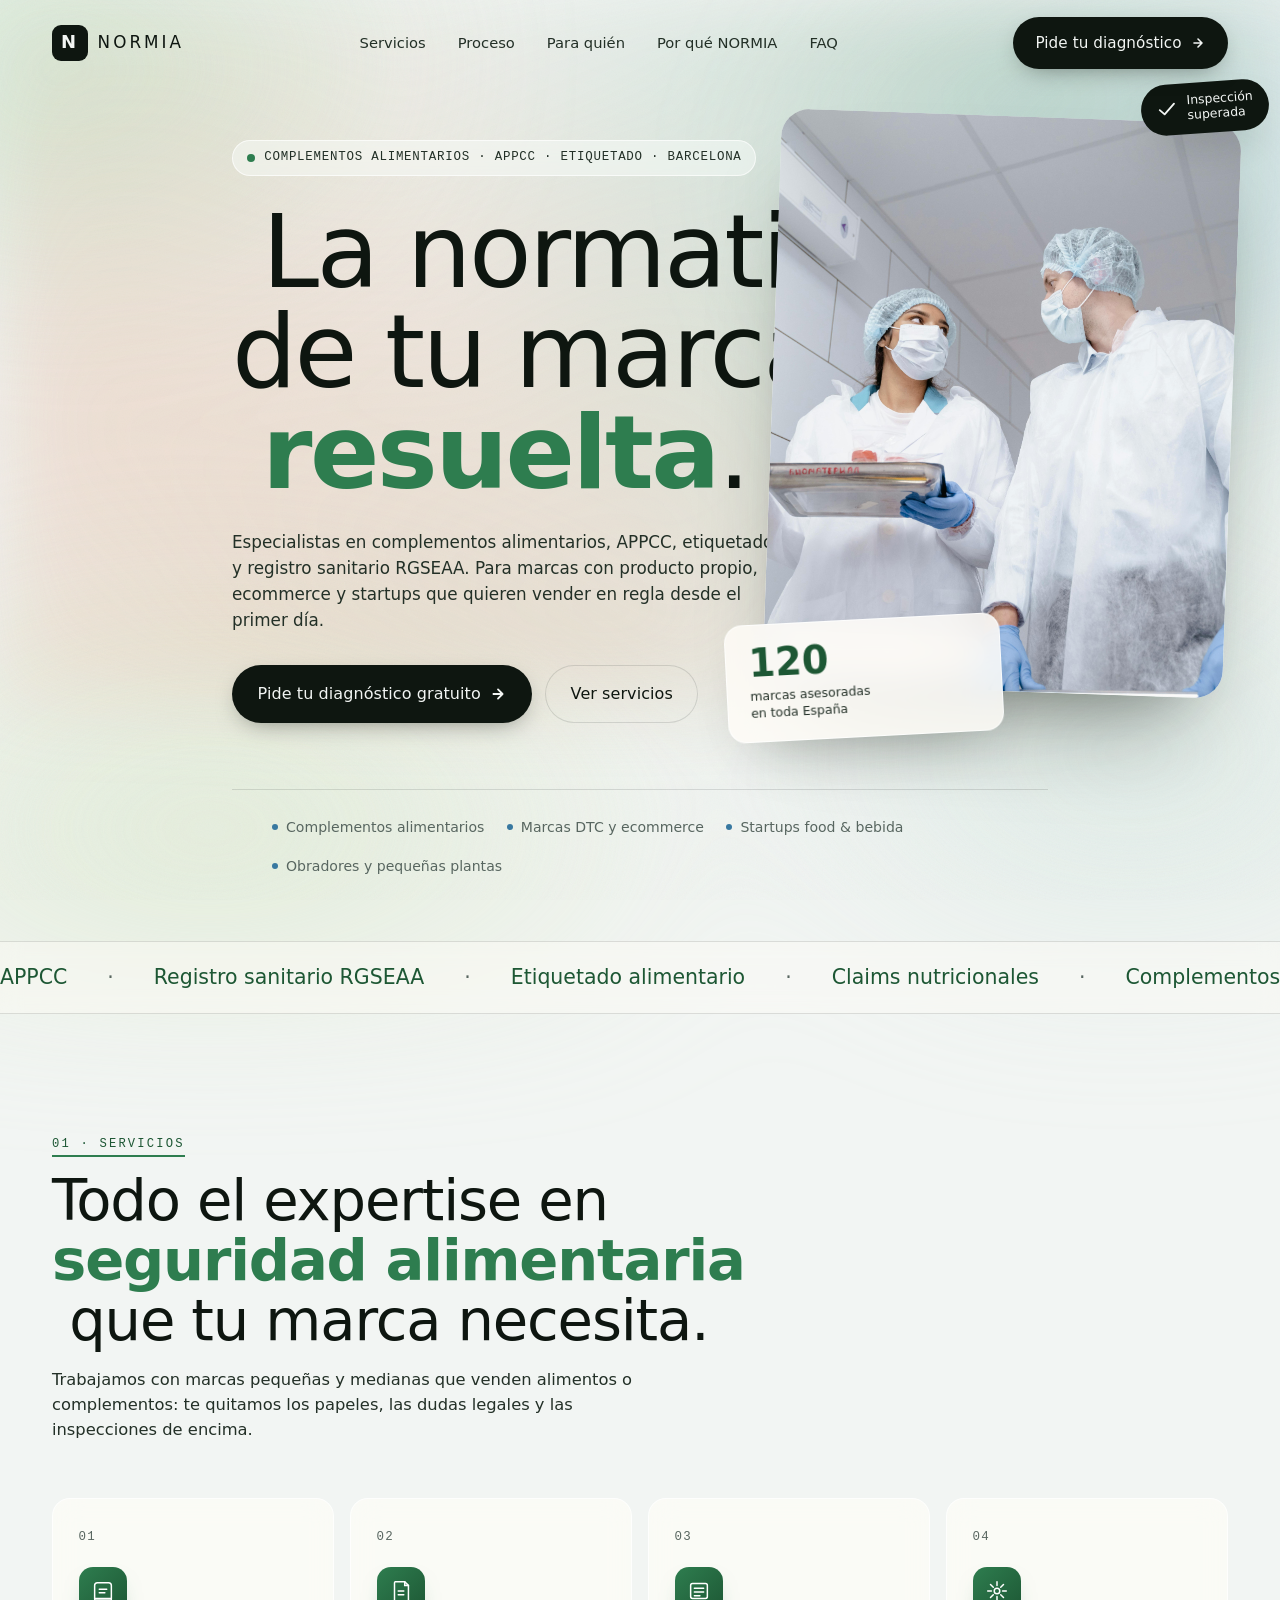
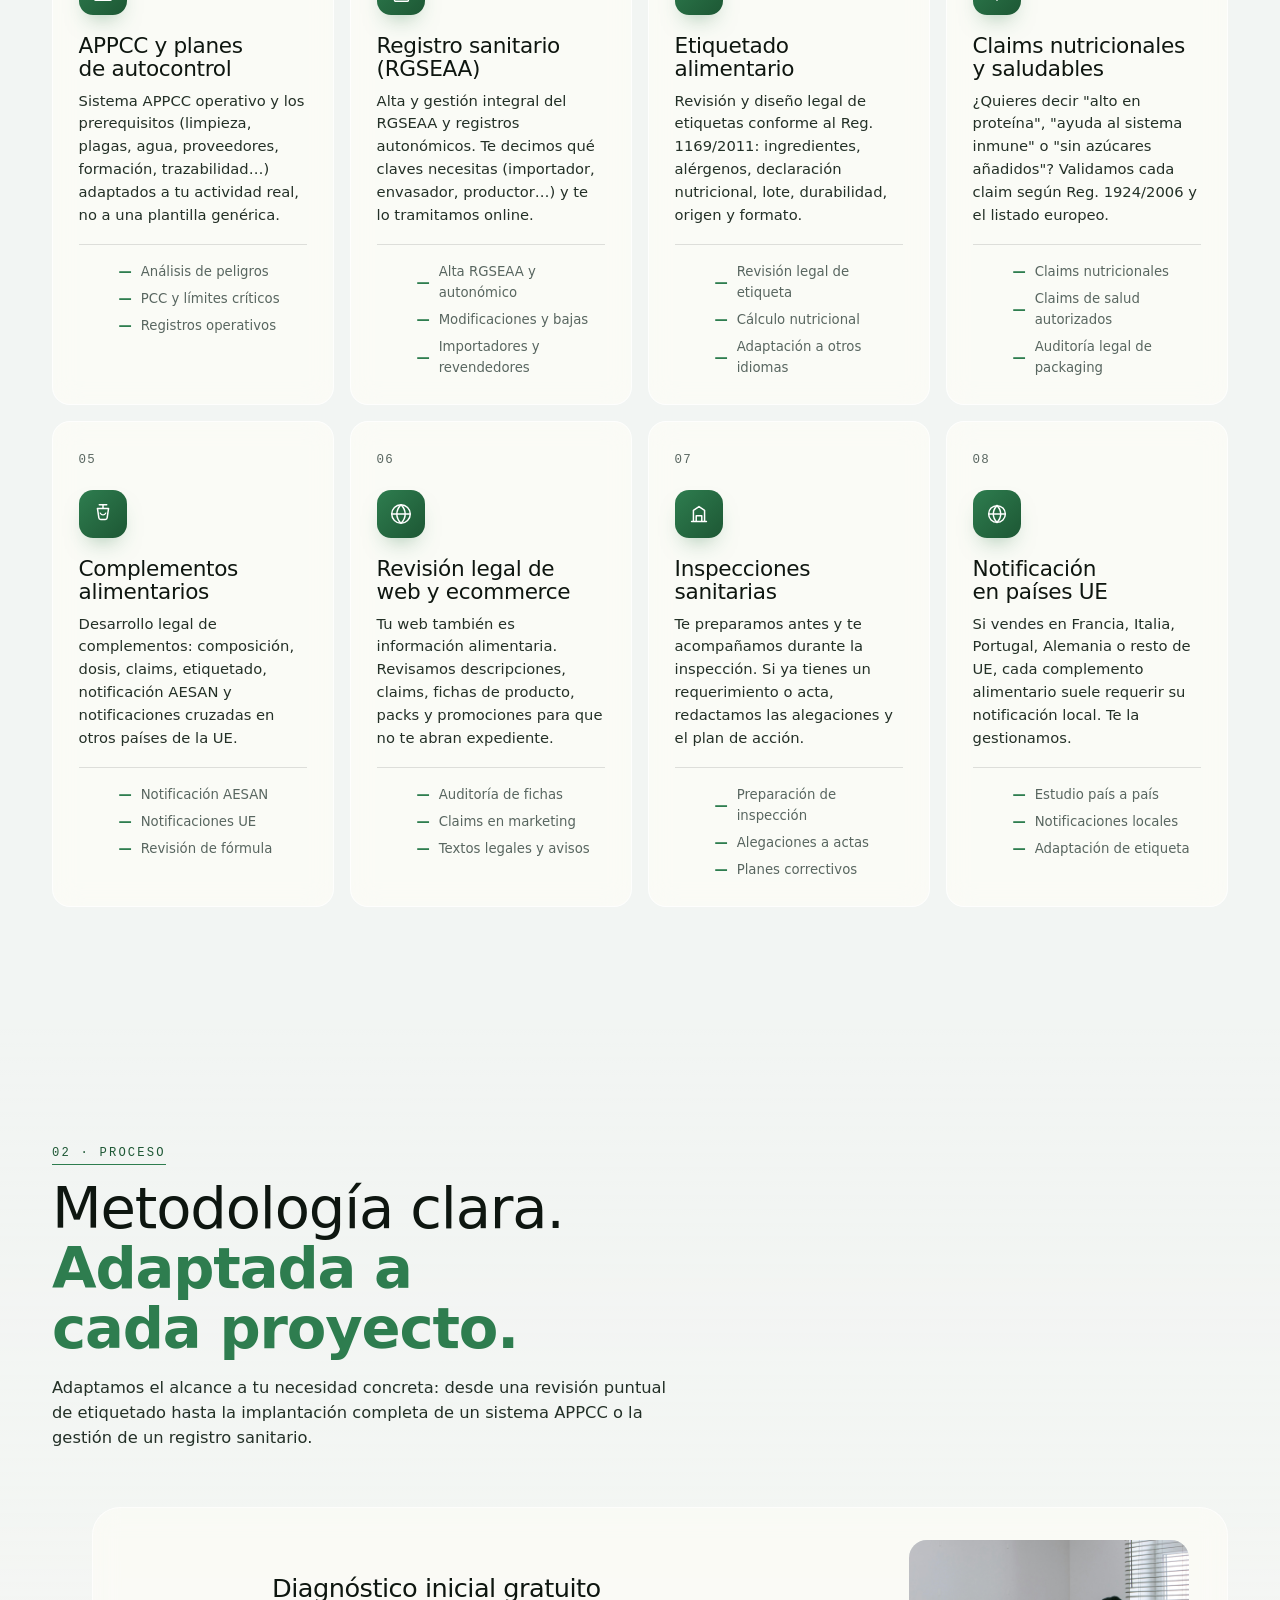
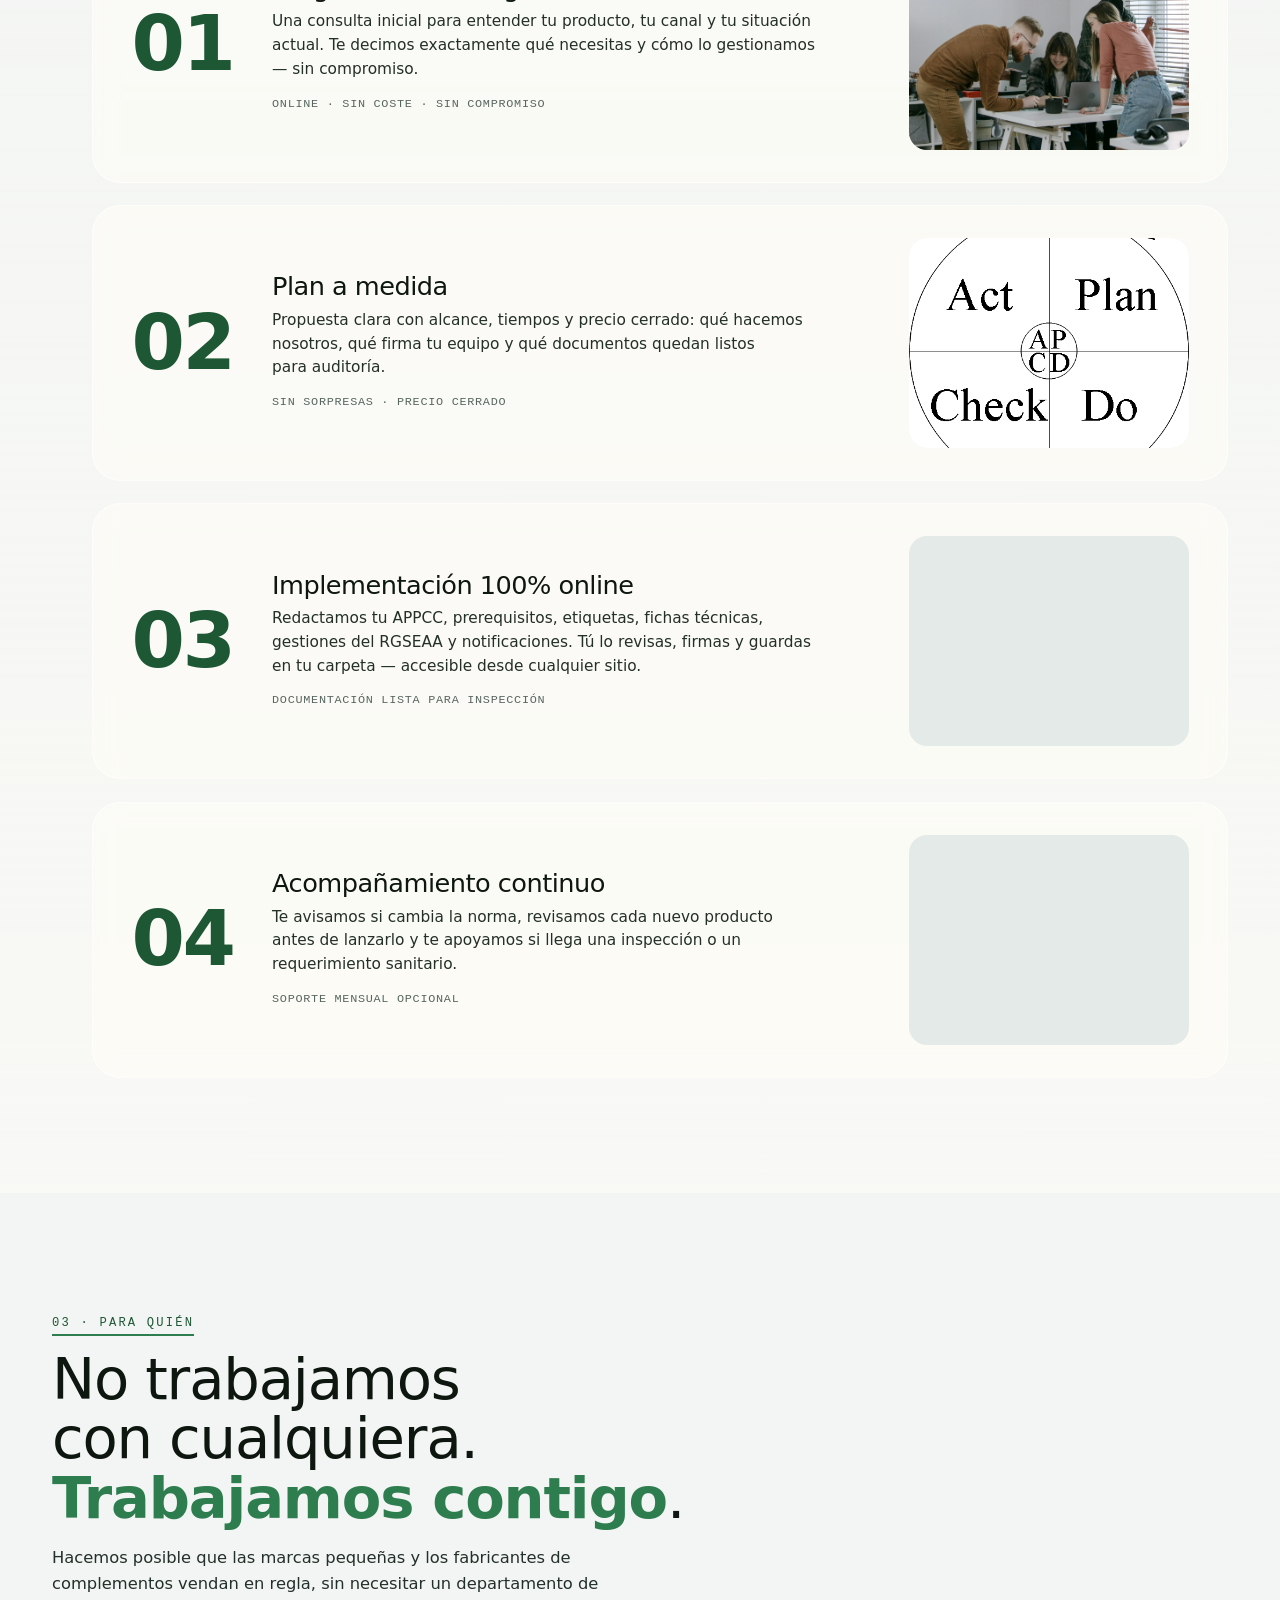
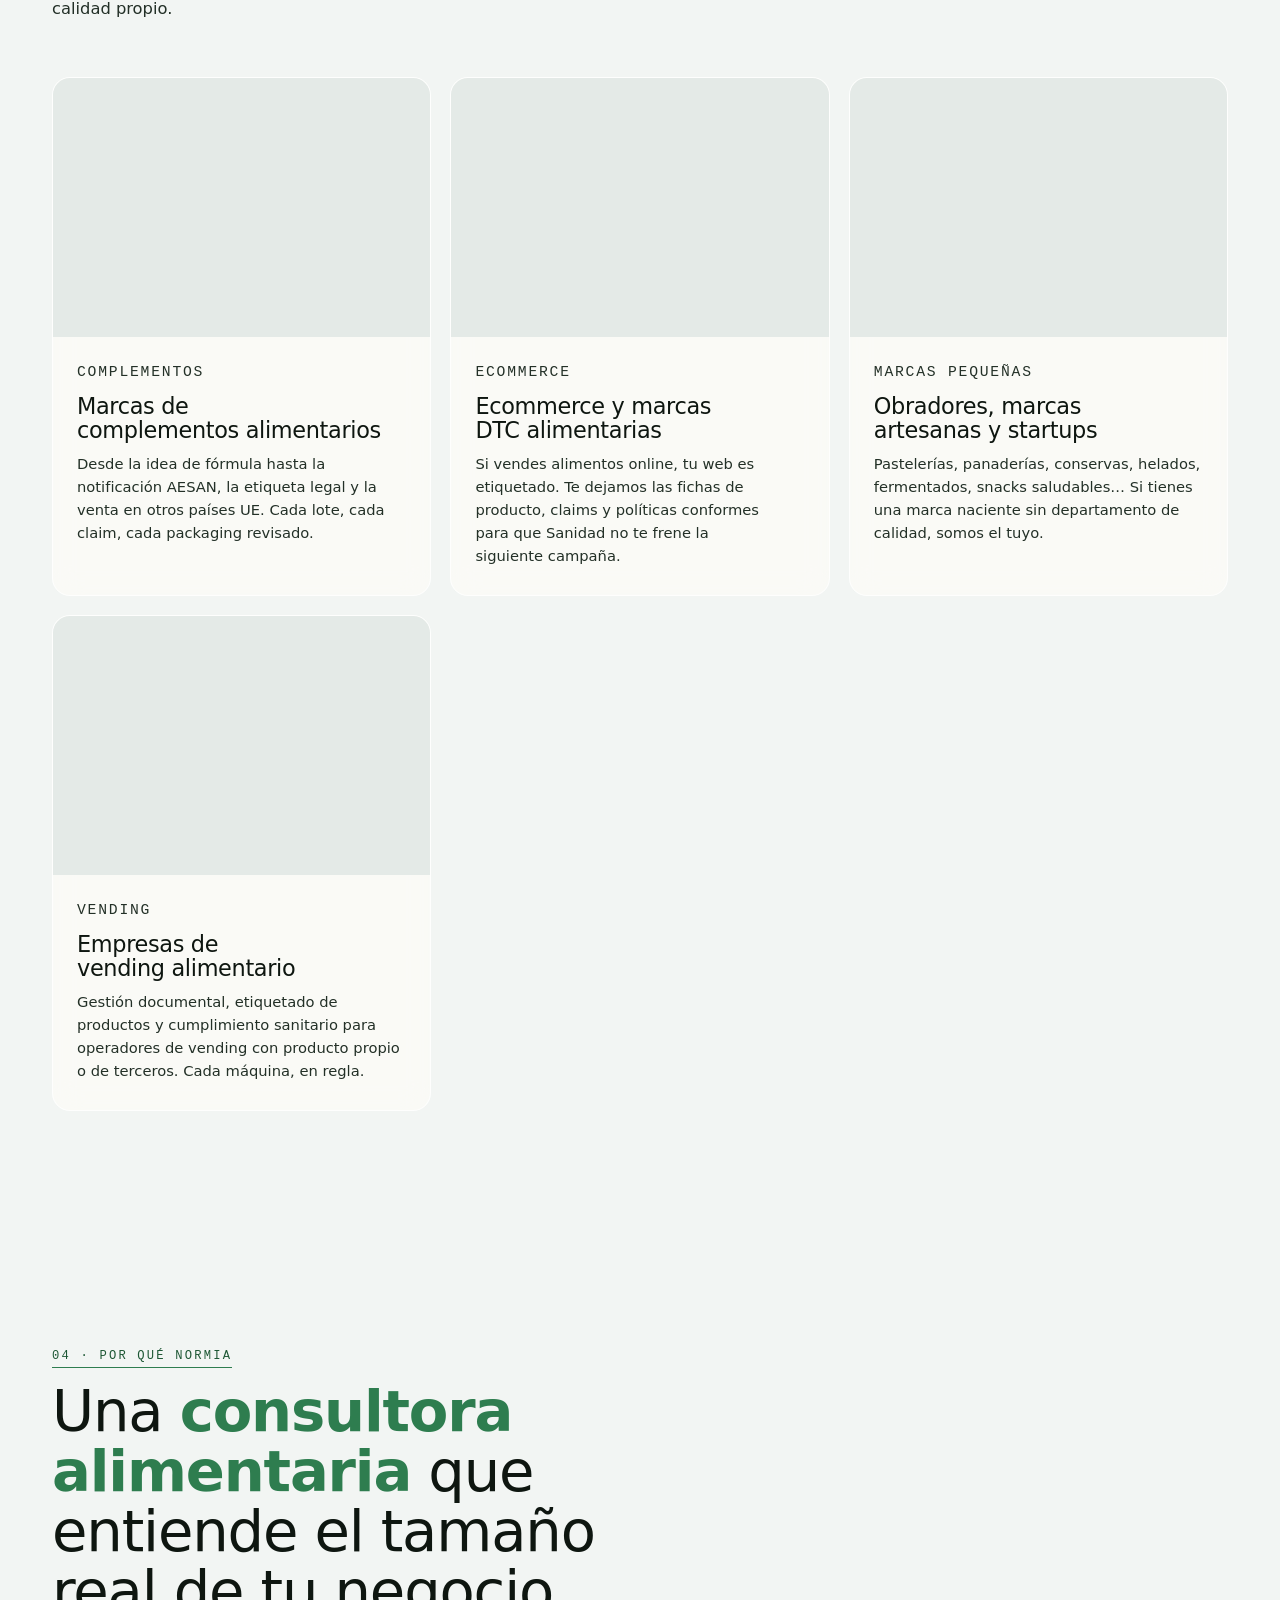
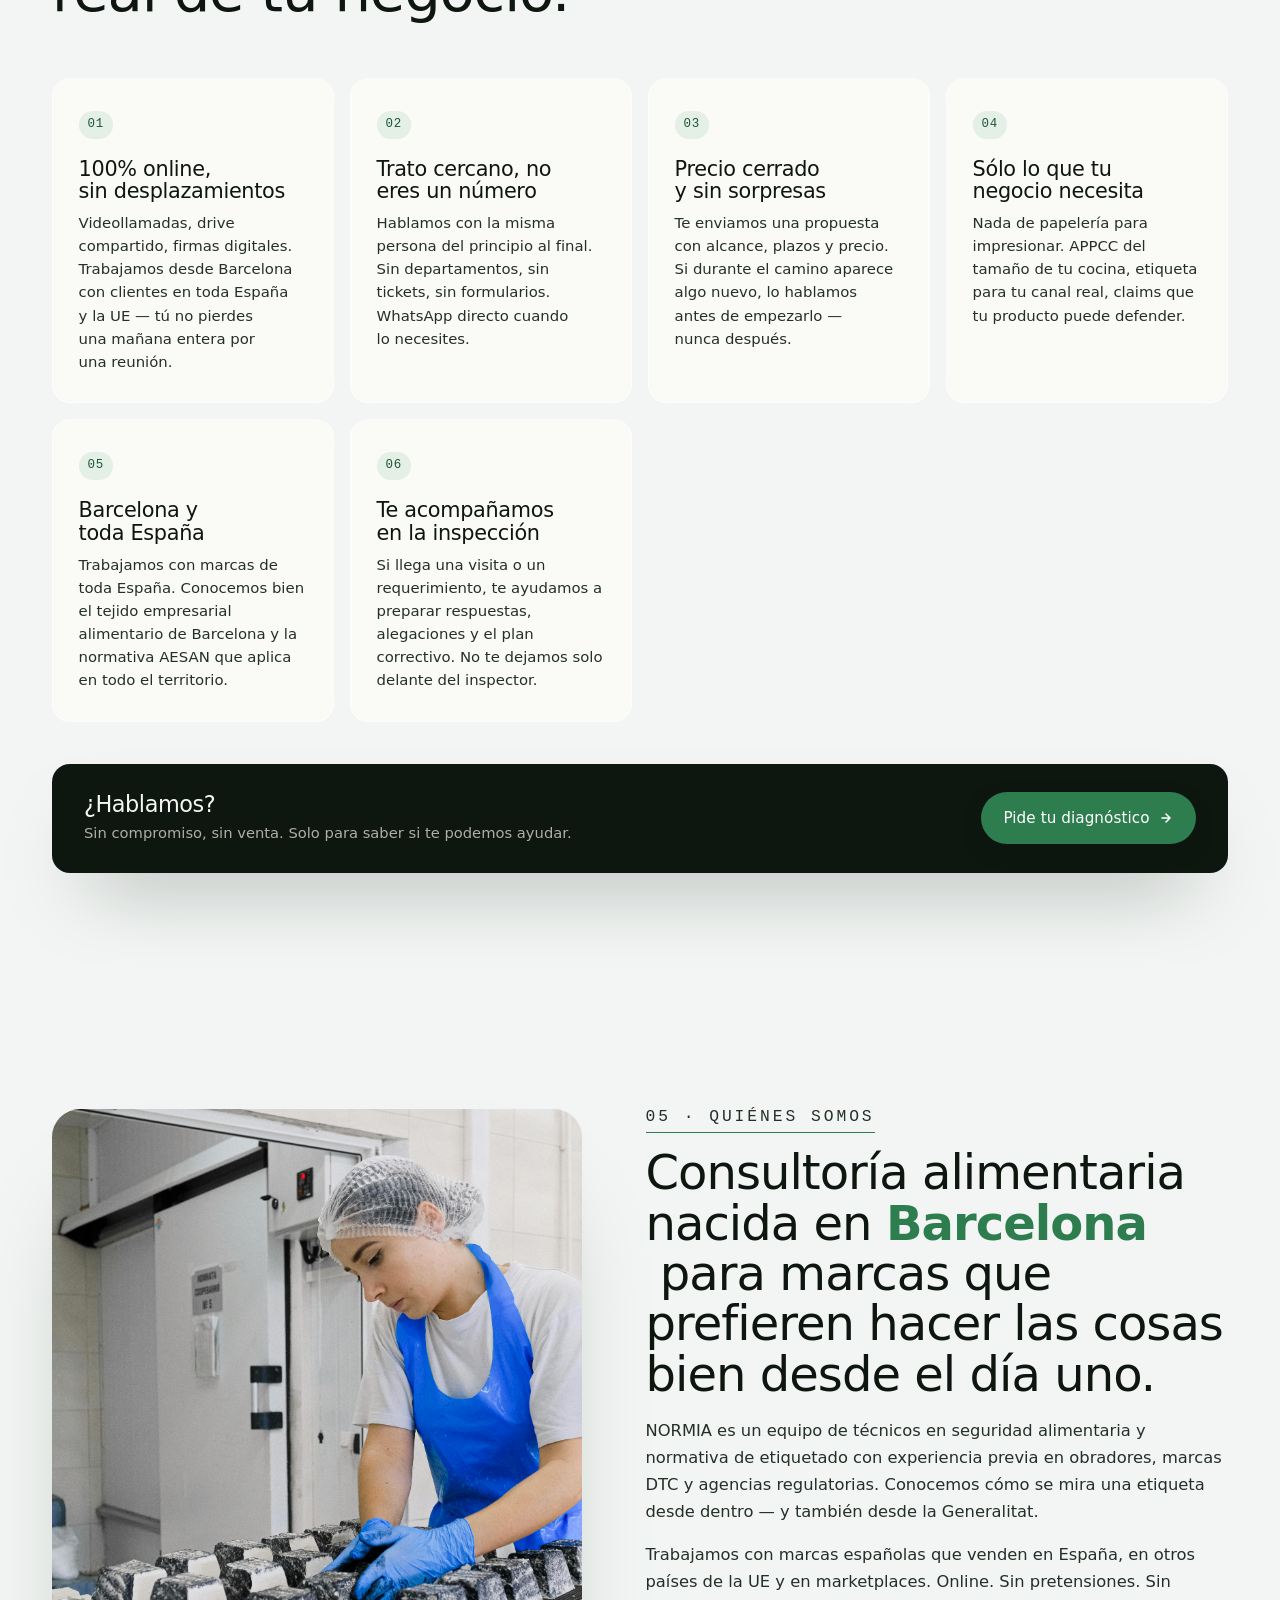
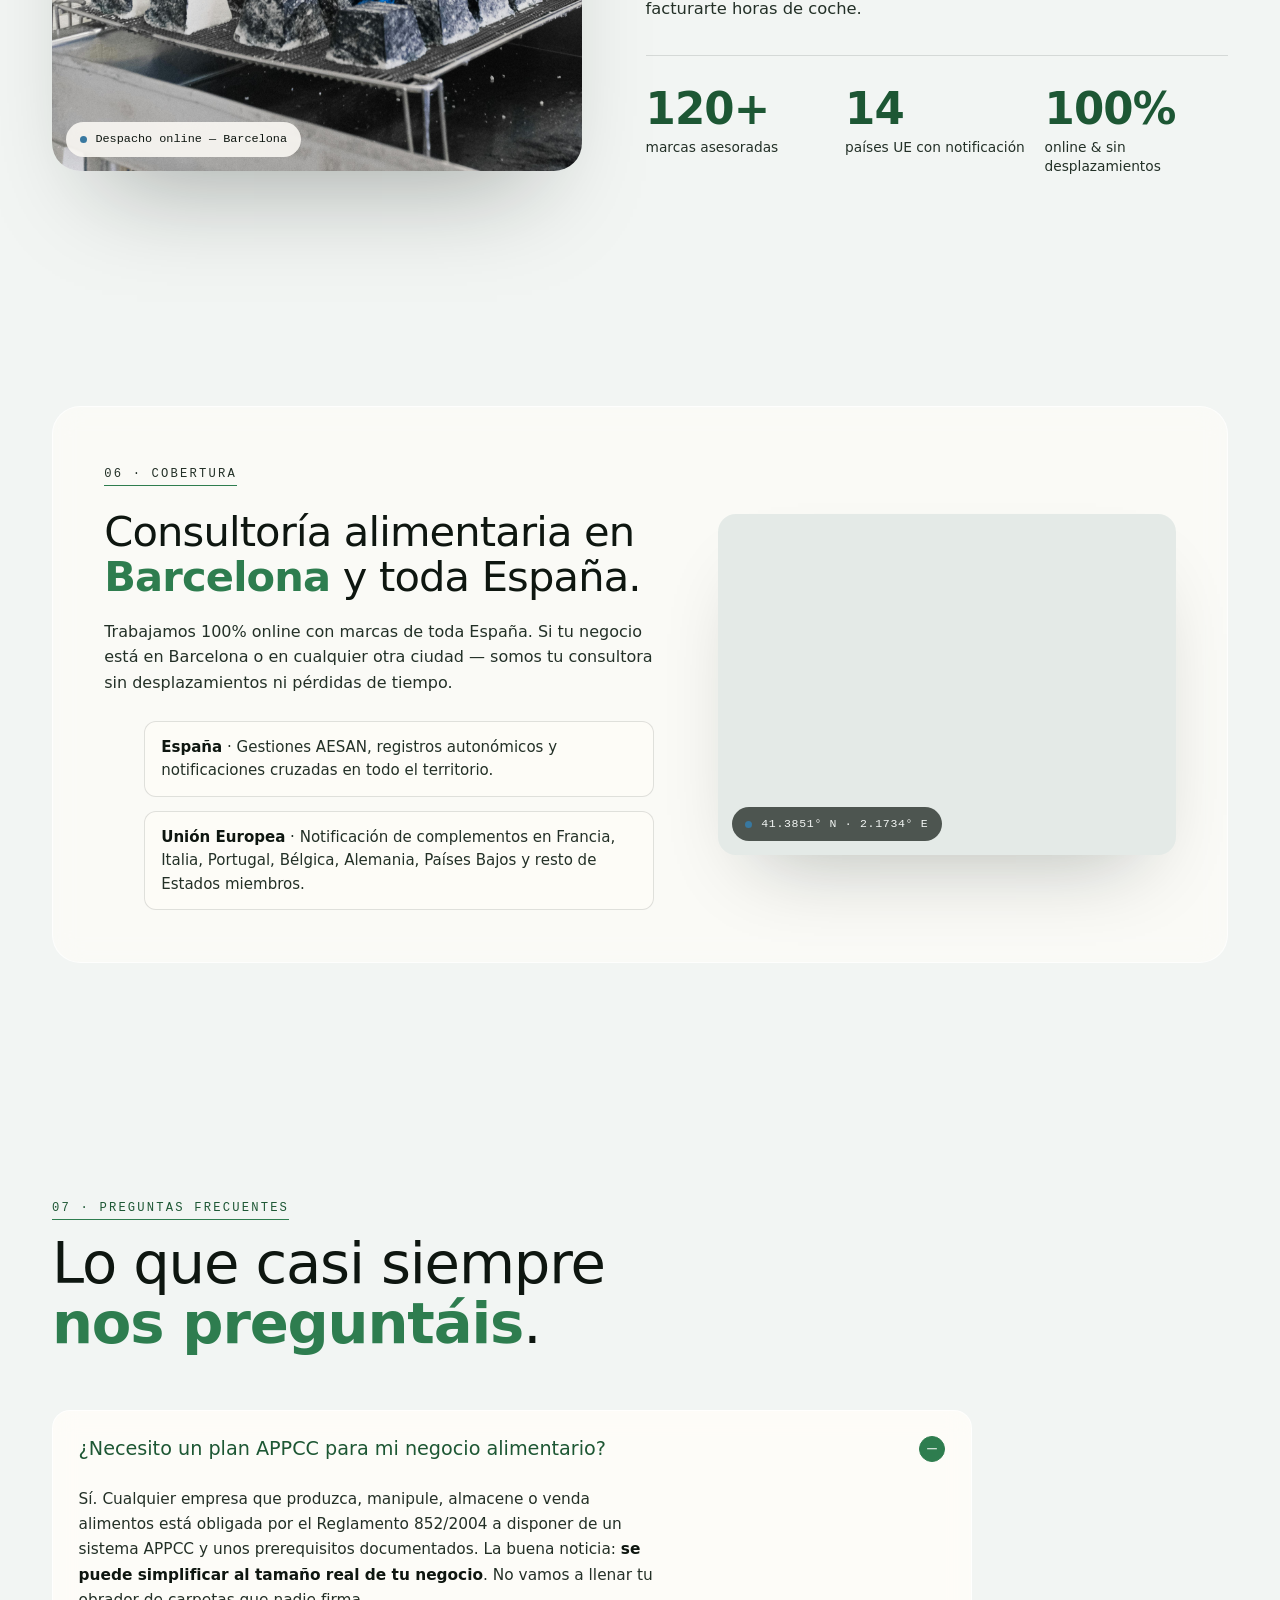
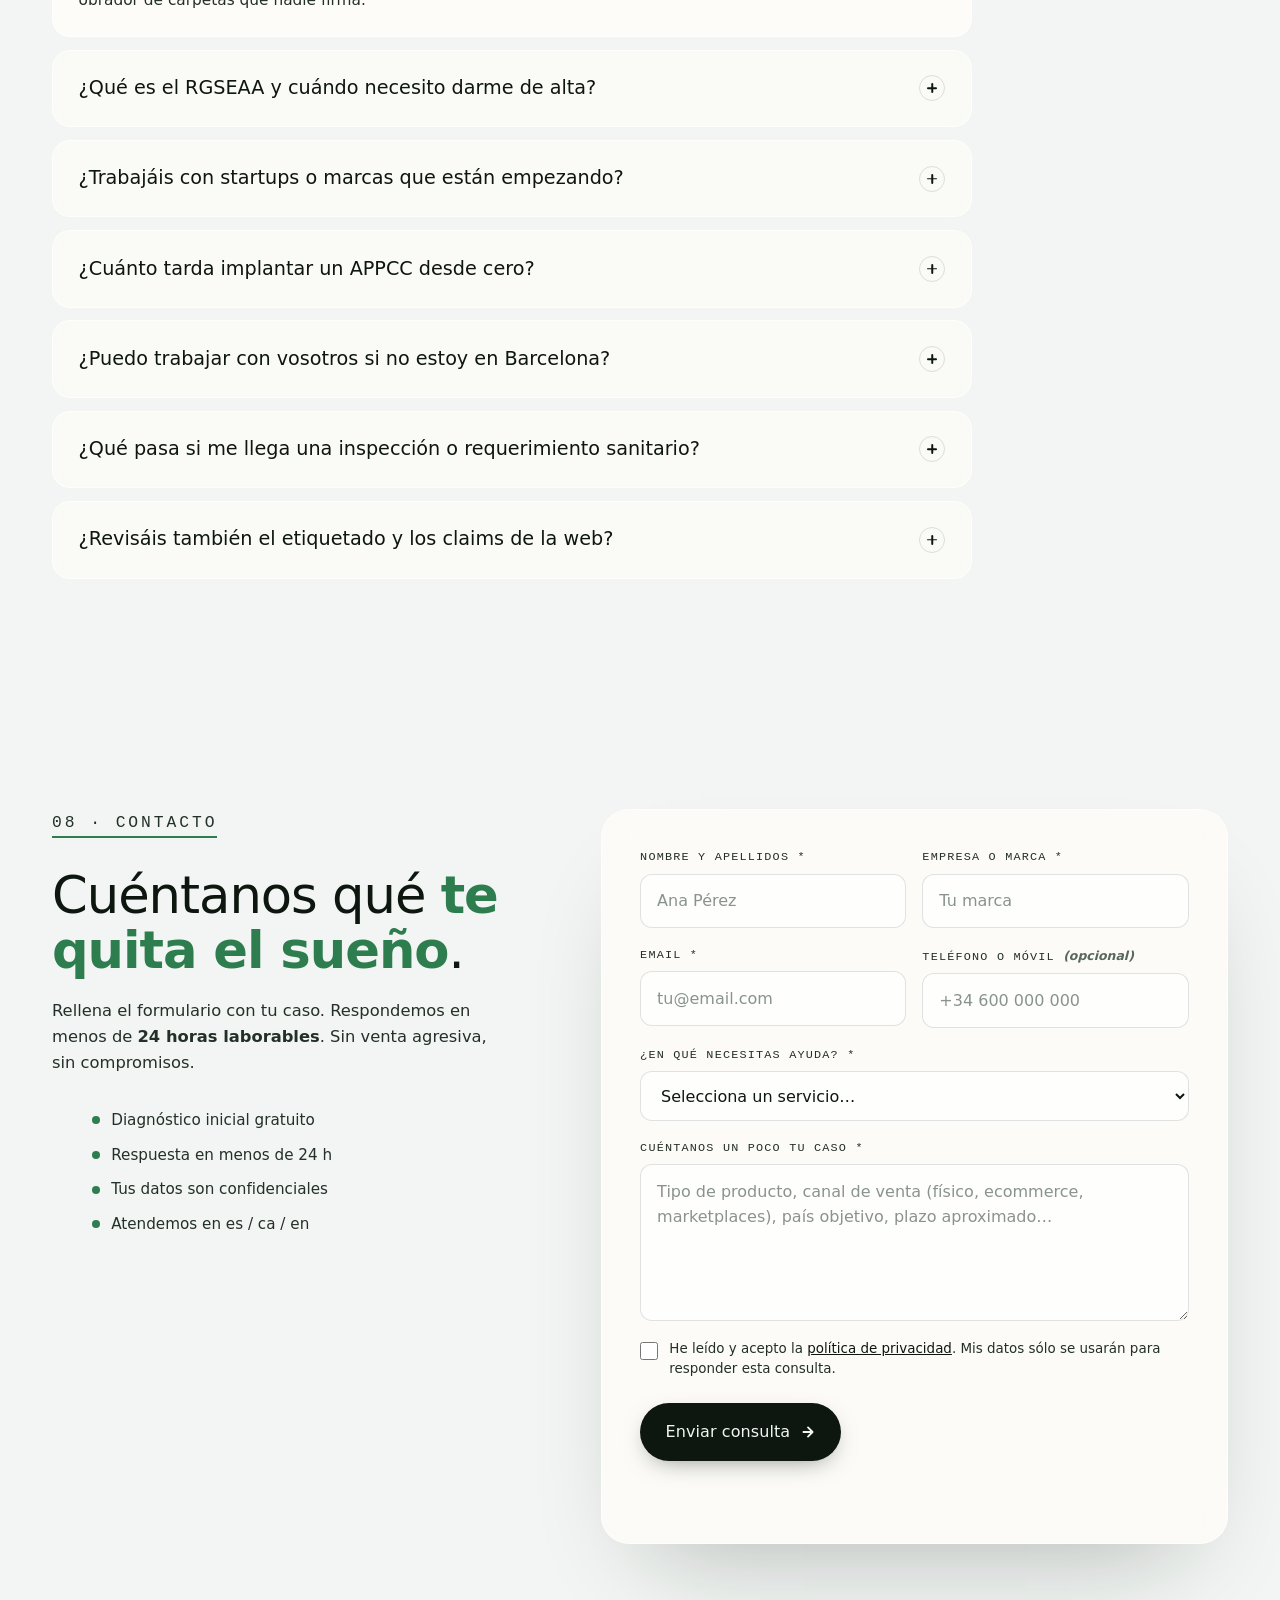
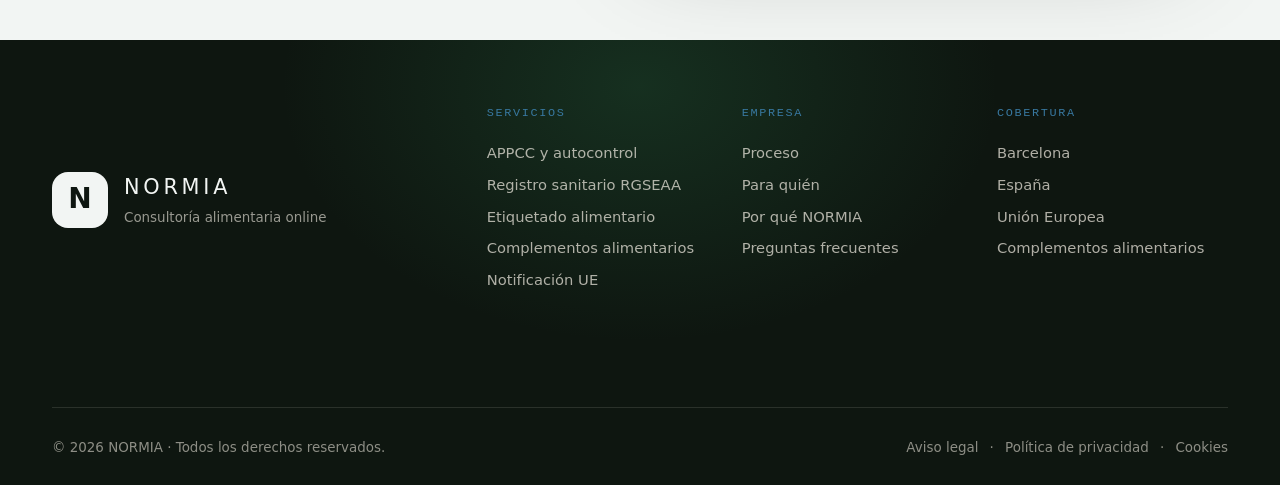
==== commit 07b1ffa7: "SEO: fix canonical URL, expand schema, add sitemap + robots.txt - Fix all URLs from normia.es → norm" ====
--- a/index.html
+++ b/index.html
@@ -6,12 +6,12 @@
   <meta name="theme-color" content="#f4efe6" />
 
   <!-- SEO base -->
-  <title>NORMIA · Consultoría alimentaria online · Complementos, APPCC, etiquetado y RGSEAA | Barcelona</title>
-  <meta name="description" content="Consultoría alimentaria online especializada en complementos alimentarios, APPCC, etiquetado y registro sanitario RGSEAA. Para pequeñas marcas, ecommerce y startups. 100% online desde Barcelona." />
-  <meta name="keywords" content="consultoría alimentaria, APPCC online, planes de autocontrol, registro sanitario, RGSEAA, etiquetado alimentario, complementos alimentarios, claims nutricionales, asesoría alimentaria Barcelona, consultora alimentaria Cataluña, inspecciones sanitarias, normativa alimentaria, prerequisitos, notificación UE" />
-  <meta name="author" content="NORMIA" />
-  <meta name="robots" content="index, follow, max-snippet:-1, max-image-preview:large" />
-  <link rel="canonical" href="https://normia.es/" />
+  <title>NORMIA · Consultoría alimentaria online | APPCC, Etiquetado, Complementos y RGSEAA</title>
+  <meta name="description" content="Consultoría alimentaria online especializada en complementos alimentarios, APPCC, etiquetado y registro sanitario RGSEAA. Para marcas con producto propio, ecommerce y startups. 100% online · Barcelona." />
+  <meta name="keywords" content="consultoría alimentaria, asesoría alimentaria, APPCC online, planes de autocontrol, registro sanitario RGSEAA, etiquetado alimentario, complementos alimentarios, claims nutricionales, asesoría alimentaria Barcelona, consultor alimentario España, inspecciones sanitarias, seguridad alimentaria, prerequisitos higiene, notificación UE complementos" />
+  <meta name="author" content="NORMIA Consultoría Alimentaria" />
+  <meta name="robots" content="index, follow, max-snippet:-1, max-image-preview:large, max-video-preview:-1" />
+  <link rel="canonical" href="https://normiafood.es/" />
 
   <!-- Geo / local SEO -->
   <meta name="geo.region" content="ES-CT" />
@@ -22,16 +22,20 @@
   <!-- Open Graph -->
   <meta property="og:type" content="website" />
   <meta property="og:locale" content="es_ES" />
-  <meta property="og:title" content="NORMIA · Consultoría alimentaria online" />
-  <meta property="og:description" content="Consultoría alimentaria especializada en complementos, APPCC, etiquetado y registro sanitario RGSEAA. Servicio 100% online desde Barcelona." />
-  <meta property="og:url" content="https://normia.es/" />
+  <meta property="og:title" content="NORMIA · Consultoría alimentaria online | APPCC, Etiquetado y Complementos" />
+  <meta property="og:description" content="Especialistas en complementos alimentarios, APPCC, etiquetado y registro sanitario RGSEAA. Para marcas, ecommerce y startups. 100% online desde Barcelona." />
+  <meta property="og:url" content="https://normiafood.es/" />
   <meta property="og:site_name" content="NORMIA" />
-  <meta property="og:image" content="https://normia.es/assets/img/hero-laboratory.jpg" />
-
-  <!-- Twitter -->
+  <meta property="og:image" content="https://normiafood.es/assets/img/hero-laboratory.jpg" />
+  <meta property="og:image:width" content="1200" />
+  <meta property="og:image:height" content="630" />
+  <meta property="og:image:alt" content="NORMIA - Consultoría alimentaria online especializada en APPCC y complementos" />
+
+  <!-- Twitter / X -->
   <meta name="twitter:card" content="summary_large_image" />
-  <meta name="twitter:title" content="NORMIA · Consultoría alimentaria online" />
-  <meta name="twitter:description" content="APPCC, etiquetado, registro sanitario y complementos alimentarios. 100% online." />
+  <meta name="twitter:title" content="NORMIA · Consultoría alimentaria online | APPCC, Etiquetado y Complementos" />
+  <meta name="twitter:description" content="Especialistas en complementos alimentarios, APPCC, etiquetado y RGSEAA. 100% online desde Barcelona." />
+  <meta name="twitter:image" content="https://normiafood.es/assets/img/hero-laboratory.jpg" />
 
   <!-- Favicon (inline svg) -->
   <link rel="icon" href="data:image/svg+xml,%3Csvg xmlns='http://www.w3.org/2000/svg' viewBox='0 0 64 64'%3E%3Crect width='64' height='64' rx='14' fill='%232e7d4f'/%3E%3Ctext x='50%25' y='56%25' font-family='Georgia,serif' font-size='38' font-style='italic' fill='%23f4efe6' text-anchor='middle' dominant-baseline='middle'%3EN%3C/text%3E%3C/svg%3E" />
@@ -45,32 +49,57 @@
   <link rel="preload" as="image" href="assets/img/hero-laboratory.jpg" fetchpriority="high" />
 
   <!-- Stylesheet -->
-  <link rel="stylesheet" href="styles.css?v=20260515" />
-
-  <!-- Structured data: ProfessionalService + LocalBusiness -->
+  <link rel="stylesheet" href="styles.css?v=20260516" />
+
+  <!-- Structured data: WebSite -->
   <script type="application/ld+json">
   {
     "@context": "https://schema.org",
-    "@type": "ProfessionalService",
+    "@type": "WebSite",
+    "name": "NORMIA",
+    "url": "https://normiafood.es/",
+    "description": "Consultoría alimentaria online especializada en complementos alimentarios, APPCC, etiquetado y RGSEAA",
+    "inLanguage": "es-ES",
+    "potentialAction": {
+      "@type": "SearchAction",
+      "target": "https://normiafood.es/?q={search_term_string}",
+      "query-input": "required name=search_term_string"
+    }
+  }
+  </script>
+
+  <!-- Structured data: ProfessionalService -->
+  <script type="application/ld+json">
+  {
+    "@context": "https://schema.org",
+    "@type": ["ProfessionalService", "LocalBusiness"],
     "name": "NORMIA",
     "alternateName": "NORMIA Consultoría Alimentaria",
-    "description": "Consultoría alimentaria online especializada en APPCC, planes de autocontrol, registro sanitario, etiquetado alimentario y complementos para pequeñas marcas, ecommerce y startups.",
-    "url": "https://normia.es/",
+    "description": "Consultoría alimentaria online especializada en complementos alimentarios, APPCC, planes de autocontrol, registro sanitario RGSEAA, etiquetado y seguridad alimentaria para marcas, ecommerce y startups.",
+    "url": "https://normiafood.es/",
+    "logo": "https://normiafood.es/assets/img/hero-laboratory.jpg",
+    "image": "https://normiafood.es/assets/img/hero-laboratory.jpg",
+    "telephone": "",
+    "email": "contacto@normiafood.es",
     "areaServed": [
       { "@type": "City", "name": "Barcelona" },
-      { "@type": "Country", "name": "España" }
+      { "@type": "AdministrativeArea", "name": "España" },
+      { "@type": "AdministrativeArea", "name": "Unión Europea" }
     ],
-    "serviceType": [
-      "APPCC y planes de autocontrol",
-      "Registro sanitario RGSEAA",
-      "Etiquetado alimentario",
-      "Claims nutricionales y saludables",
-      "Revisión legal de páginas web",
-      "Complementos alimentarios",
-      "Gestión documental",
-      "Inspecciones sanitarias",
-      "Notificación en países UE"
-    ],
+    "hasOfferCatalog": {
+      "@type": "OfferCatalog",
+      "name": "Servicios de consultoría alimentaria",
+      "itemListElement": [
+        { "@type": "Offer", "itemOffered": { "@type": "Service", "name": "APPCC y planes de autocontrol", "description": "Sistema APPCC operativo y prerequisitos adaptados a tu actividad real." } },
+        { "@type": "Offer", "itemOffered": { "@type": "Service", "name": "Registro sanitario RGSEAA", "description": "Alta en el Registro General Sanitario de Empresas Alimentarias y Alimentos." } },
+        { "@type": "Offer", "itemOffered": { "@type": "Service", "name": "Etiquetado alimentario", "description": "Diseño y revisión de etiquetas según el Reglamento 1169/2011 y normativa vigente." } },
+        { "@type": "Offer", "itemOffered": { "@type": "Service", "name": "Complementos alimentarios", "description": "Registro, notificación y etiquetado de complementos alimentarios en España y UE." } },
+        { "@type": "Offer", "itemOffered": { "@type": "Service", "name": "Claims nutricionales y saludables", "description": "Verificación y redacción de claims según Reglamento 1924/2006." } },
+        { "@type": "Offer", "itemOffered": { "@type": "Service", "name": "Inspecciones sanitarias", "description": "Preparación y acompañamiento en inspecciones de la autoridad sanitaria." } },
+        { "@type": "Offer", "itemOffered": { "@type": "Service", "name": "Notificación UE", "description": "Notificación de complementos alimentarios en países de la Unión Europea." } },
+        { "@type": "Offer", "itemOffered": { "@type": "Service", "name": "Revisión legal de web", "description": "Auditoría legal del sitio web: claims, textos legales y cumplimiento normativo." } }
+      ]
+    },
     "address": {
       "@type": "PostalAddress",
       "addressLocality": "Barcelona",
@@ -84,10 +113,14 @@
     },
     "priceRange": "€€",
     "openingHours": "Mo-Fr 09:00-18:00",
-    "availableLanguage": ["es", "ca", "en"]
+    "availableLanguage": ["es", "ca", "en"],
+    "sameAs": [
+      "https://www.instagram.com/normia_consultoria/"
+    ]
   }
   </script>
 
+  <!-- Structured data: FAQPage -->
   <script type="application/ld+json">
   {
     "@context": "https://schema.org",
@@ -98,7 +131,7 @@
         "name": "¿Necesito un plan APPCC para mi negocio alimentario?",
         "acceptedAnswer": {
           "@type": "Answer",
-          "text": "Sí. Cualquier empresa que produzca, manipule, almacene o venda alimentos está obligada por ley (Reg. 852/2004) a tener un sistema APPCC y unos prerequisitos documentados. Lo simplificamos al tamaño real de tu negocio."
+          "text": "Sí. Cualquier empresa que produzca, manipule, almacene o venda alimentos está obligada por ley (Reglamento CE 852/2004) a tener un sistema APPCC y unos prerequisitos documentados. En NORMIA lo adaptamos al tamaño real de tu negocio, sin documentación innecesaria."
         }
       },
       {
@@ -106,7 +139,23 @@
         "name": "¿Qué es el RGSEAA y necesito darme de alta?",
         "acceptedAnswer": {
           "@type": "Answer",
-          "text": "Es el Registro General Sanitario de Empresas Alimentarias y Alimentos. Toda empresa con producción, importación, envasado o comercialización a otras CCAA necesita estar inscrita. Te lo gestionamos íntegramente online."
+          "text": "El RGSEAA (Registro General Sanitario de Empresas Alimentarias y Alimentos) es obligatorio para toda empresa que fabrique, importe, envase o comercialice alimentos a nivel nacional. Te gestionamos el alta íntegramente online, sin que tengas que desplazarte."
+        }
+      },
+      {
+        "@type": "Question",
+        "name": "¿Cómo registro un complemento alimentario en España?",
+        "acceptedAnswer": {
+          "@type": "Answer",
+          "text": "Los complementos alimentarios en España deben notificarse a la AESAN antes de su comercialización, cumplir el RD 1487/2009, tener un etiquetado conforme al Reglamento 1169/2011 y, si incluyen claims, estar amparados por el Reglamento 1924/2006. En NORMIA gestionamos todo el proceso: formulación, etiquetado, notificación y registro."
+        }
+      },
+      {
+        "@type": "Question",
+        "name": "¿Cuánto tiempo tarda el registro sanitario de un complemento alimentario?",
+        "acceptedAnswer": {
+          "@type": "Answer",
+          "text": "La notificación de un complemento alimentario ante la AESAN tarda entre 1 y 3 meses desde que se presenta la documentación completa, dependiendo de la carga de trabajo de la administración. Nosotros preparamos y presentamos toda la documentación para agilizar el proceso."
         }
       },
       {
@@ -114,7 +163,7 @@
         "name": "¿Trabajáis con startups y marcas pequeñas?",
         "acceptedAnswer": {
           "@type": "Answer",
-          "text": "Es nuestro foco. Nos especializamos en marcas nuevas, ecommerce, complementos alimentarios y pequeñas empresas sin departamento de calidad."
+          "text": "Es nuestro foco principal. Nos especializamos en marcas nuevas, ecommerce alimentario, complementos alimentarios y pequeñas empresas sin departamento de calidad interno. Ofrecemos un servicio ágil, claro y sin burocracia innecesaria."
         }
       },
       {
@@ -122,7 +171,23 @@
         "name": "¿Puedo trabajar con vosotros si no estoy en Barcelona?",
         "acceptedAnswer": {
           "@type": "Answer",
-          "text": "Sí. Aunque tenemos base en Barcelona, trabajamos 100% online con clientes de toda España y con marcas españolas que venden en otros países de la UE."
+          "text": "Sí. Aunque tenemos base en Barcelona, somos 100% online y trabajamos con clientes de toda España y con marcas españolas que quieren vender en otros países de la UE. Todo el proceso es digital: reuniones, documentación y entregables."
+        }
+      },
+      {
+        "@type": "Question",
+        "name": "¿Qué normativa regula el etiquetado alimentario en España?",
+        "acceptedAnswer": {
+          "@type": "Answer",
+          "text": "El etiquetado alimentario en España está regulado principalmente por el Reglamento UE 1169/2011 sobre información alimentaria al consumidor, junto con normativa específica por categoría de producto (complementos: RD 1487/2009, alimentos con claims: Reg. 1924/2006). En NORMIA revisamos y diseñamos tu etiqueta para que cumpla todos los requisitos legales."
+        }
+      },
+      {
+        "@type": "Question",
+        "name": "¿Ofrecéis servicio de acompañamiento en inspecciones sanitarias?",
+        "acceptedAnswer": {
+          "@type": "Answer",
+          "text": "Sí. Preparamos toda la documentación necesaria para la inspección y te asesoramos antes y durante el proceso. Trabajamos con empresas de alimentación, producción de complementos, obradores y distribuidores."
         }
       }
     ]
--- a/styles.css
+++ b/styles.css
@@ -286,13 +286,14 @@
 @media (max-width: 960px) {
   .nav-toggle { display: flex; }
   .nav-links {
-    position: fixed; inset: var(--nav-h) 0 auto 0;
+    position: fixed; top: var(--nav-h); left: 0; right: 0;
     flex-direction: column;
     padding: 2rem clamp(1.2rem, 4vw, 2rem) 3rem;
     background: rgba(245, 240, 230, 0.94);
     backdrop-filter: blur(20px);
     -webkit-backdrop-filter: blur(20px);
-    transform: translateY(-110%);
+    /* translateY by -(own height + nav offset) so bottom edge lands at y:0 — fully hidden */
+    transform: translateY(calc(-100% - var(--nav-h)));
     transition: transform .5s var(--ease-out);
     border-bottom: 1px solid var(--ink-line);
     font-size: 1.4rem;
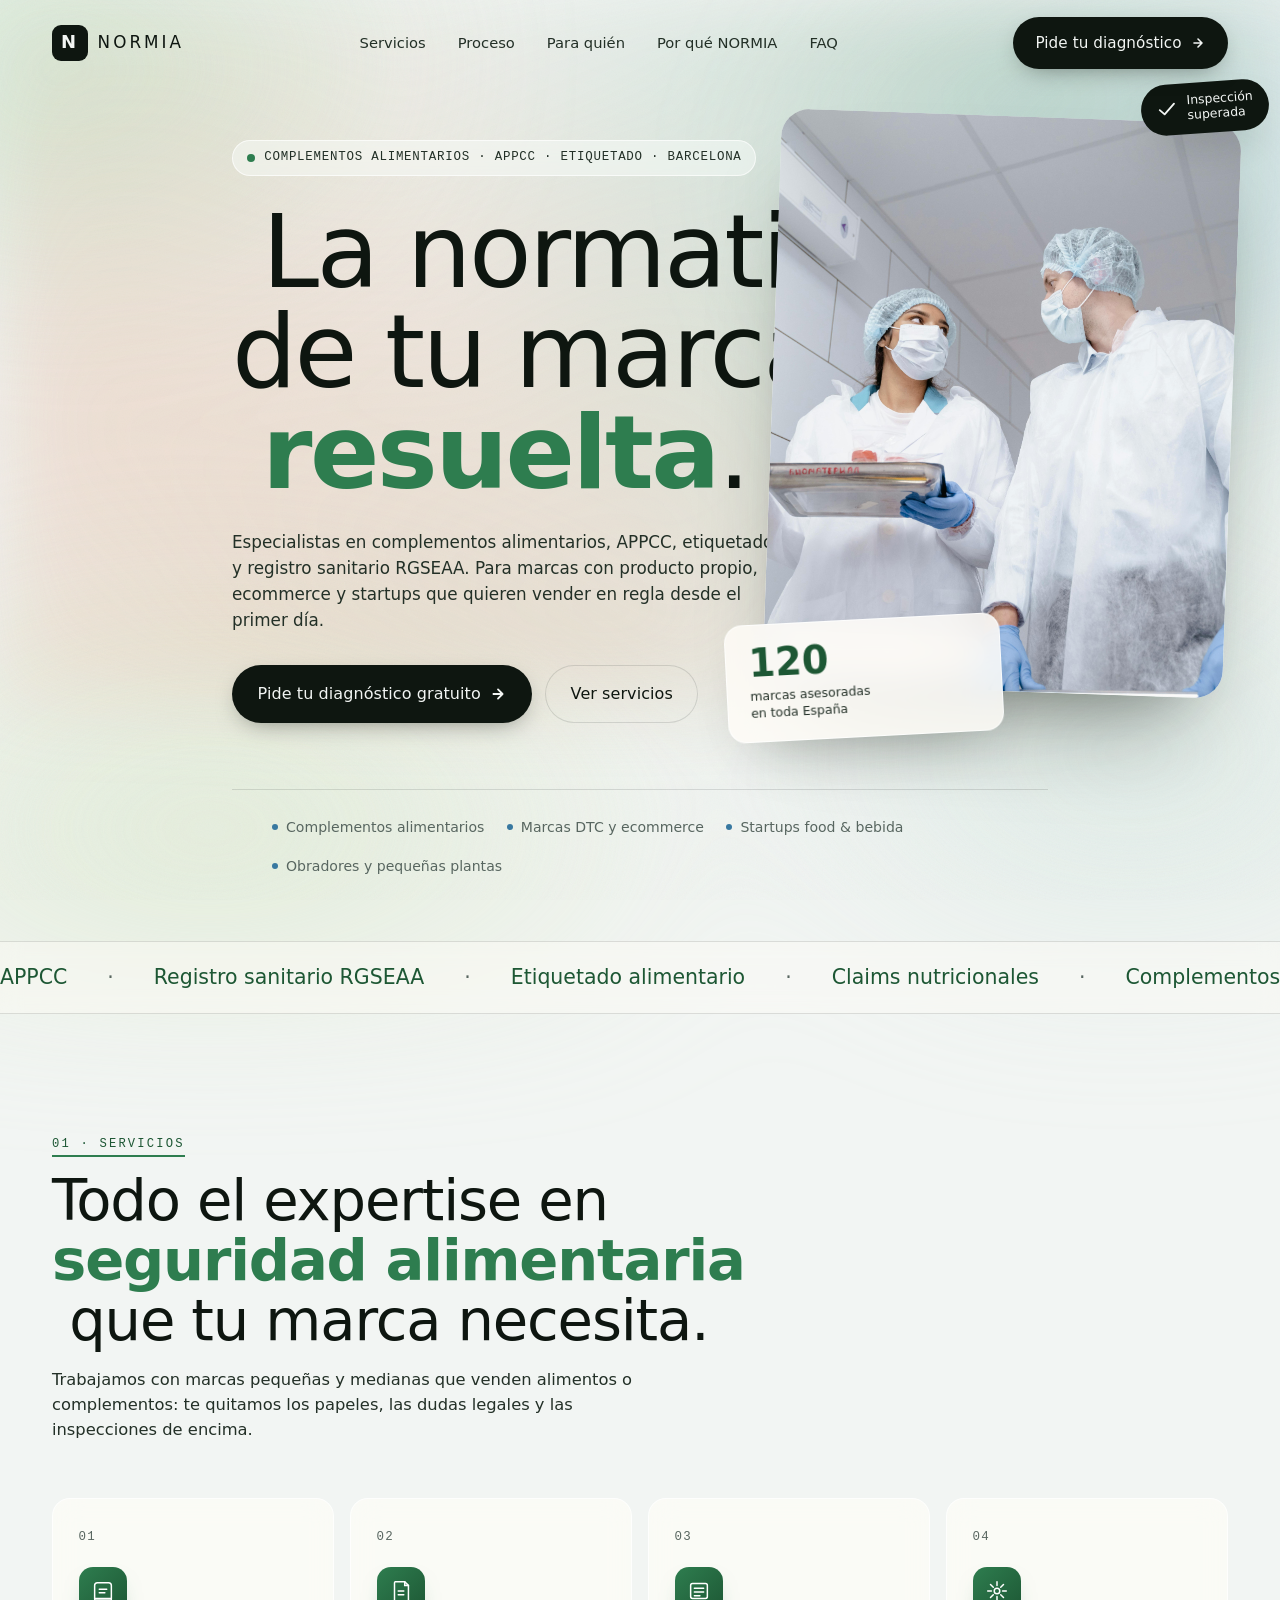
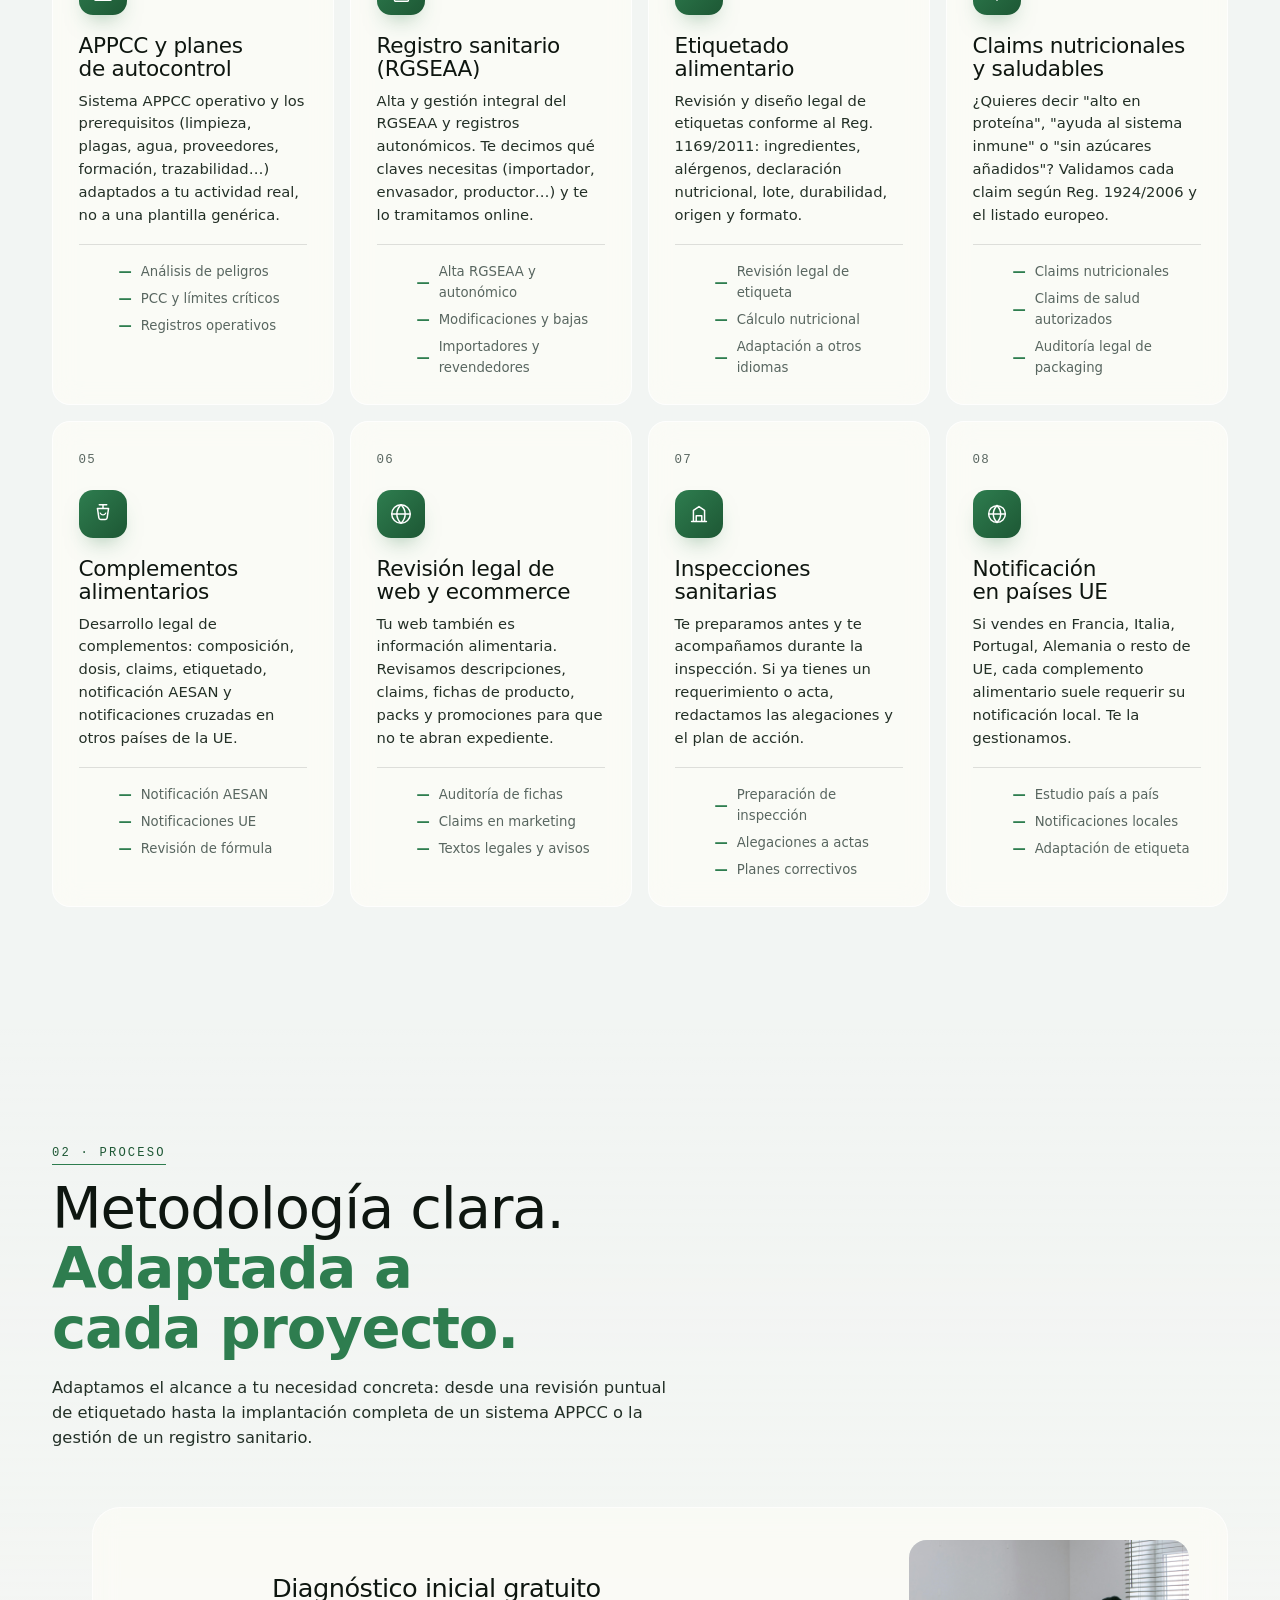
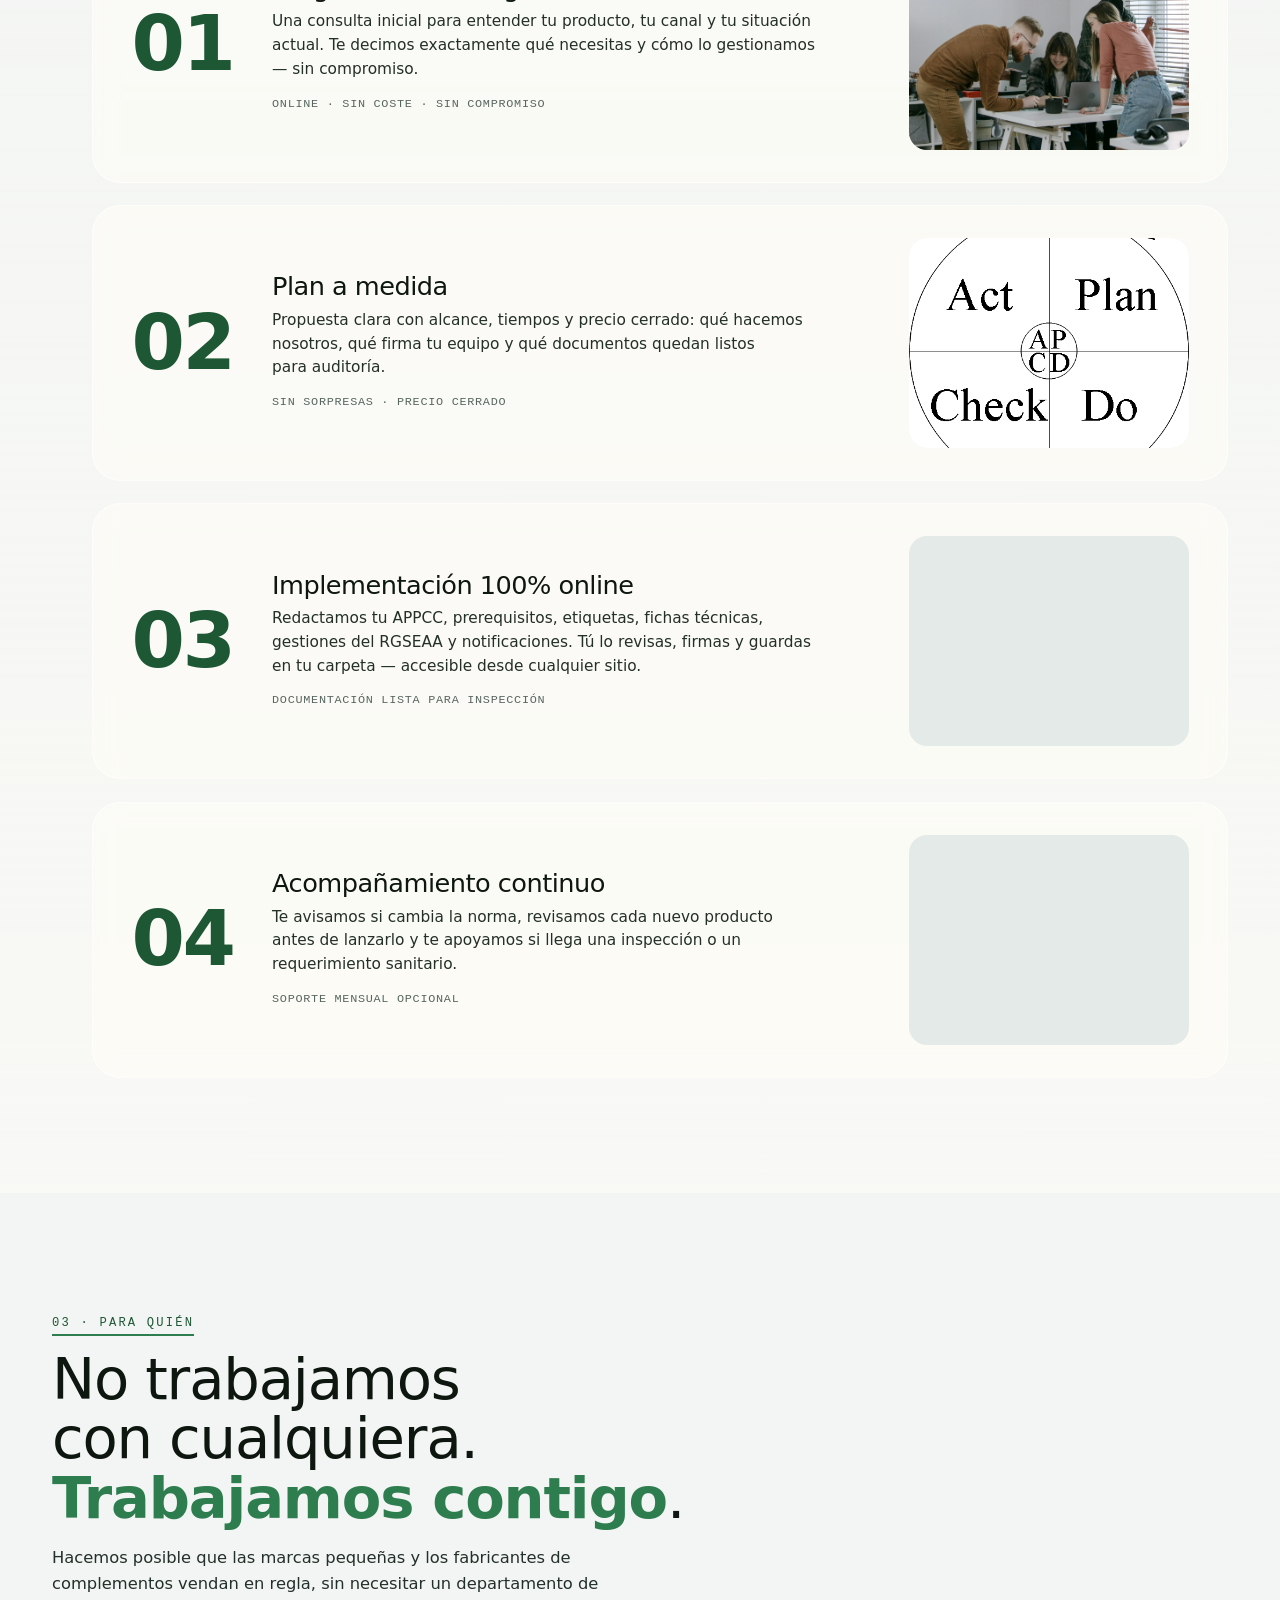
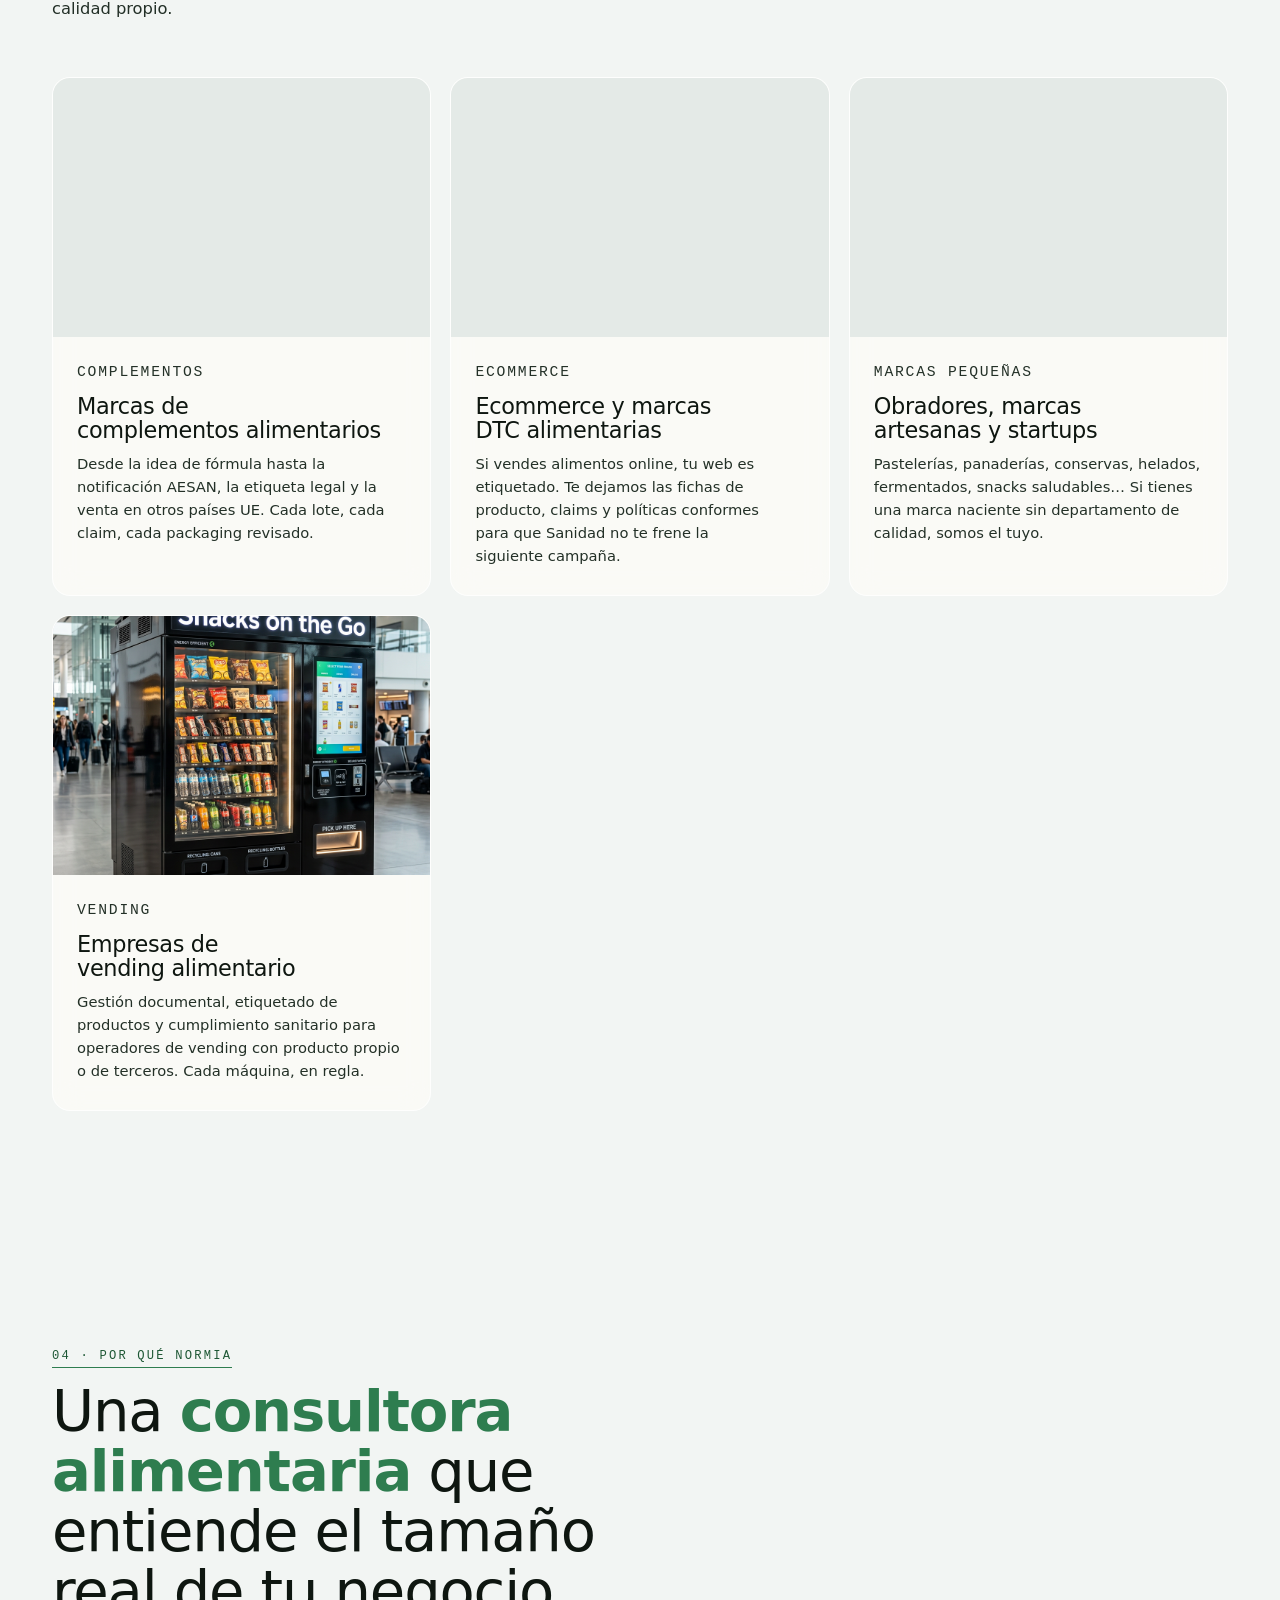
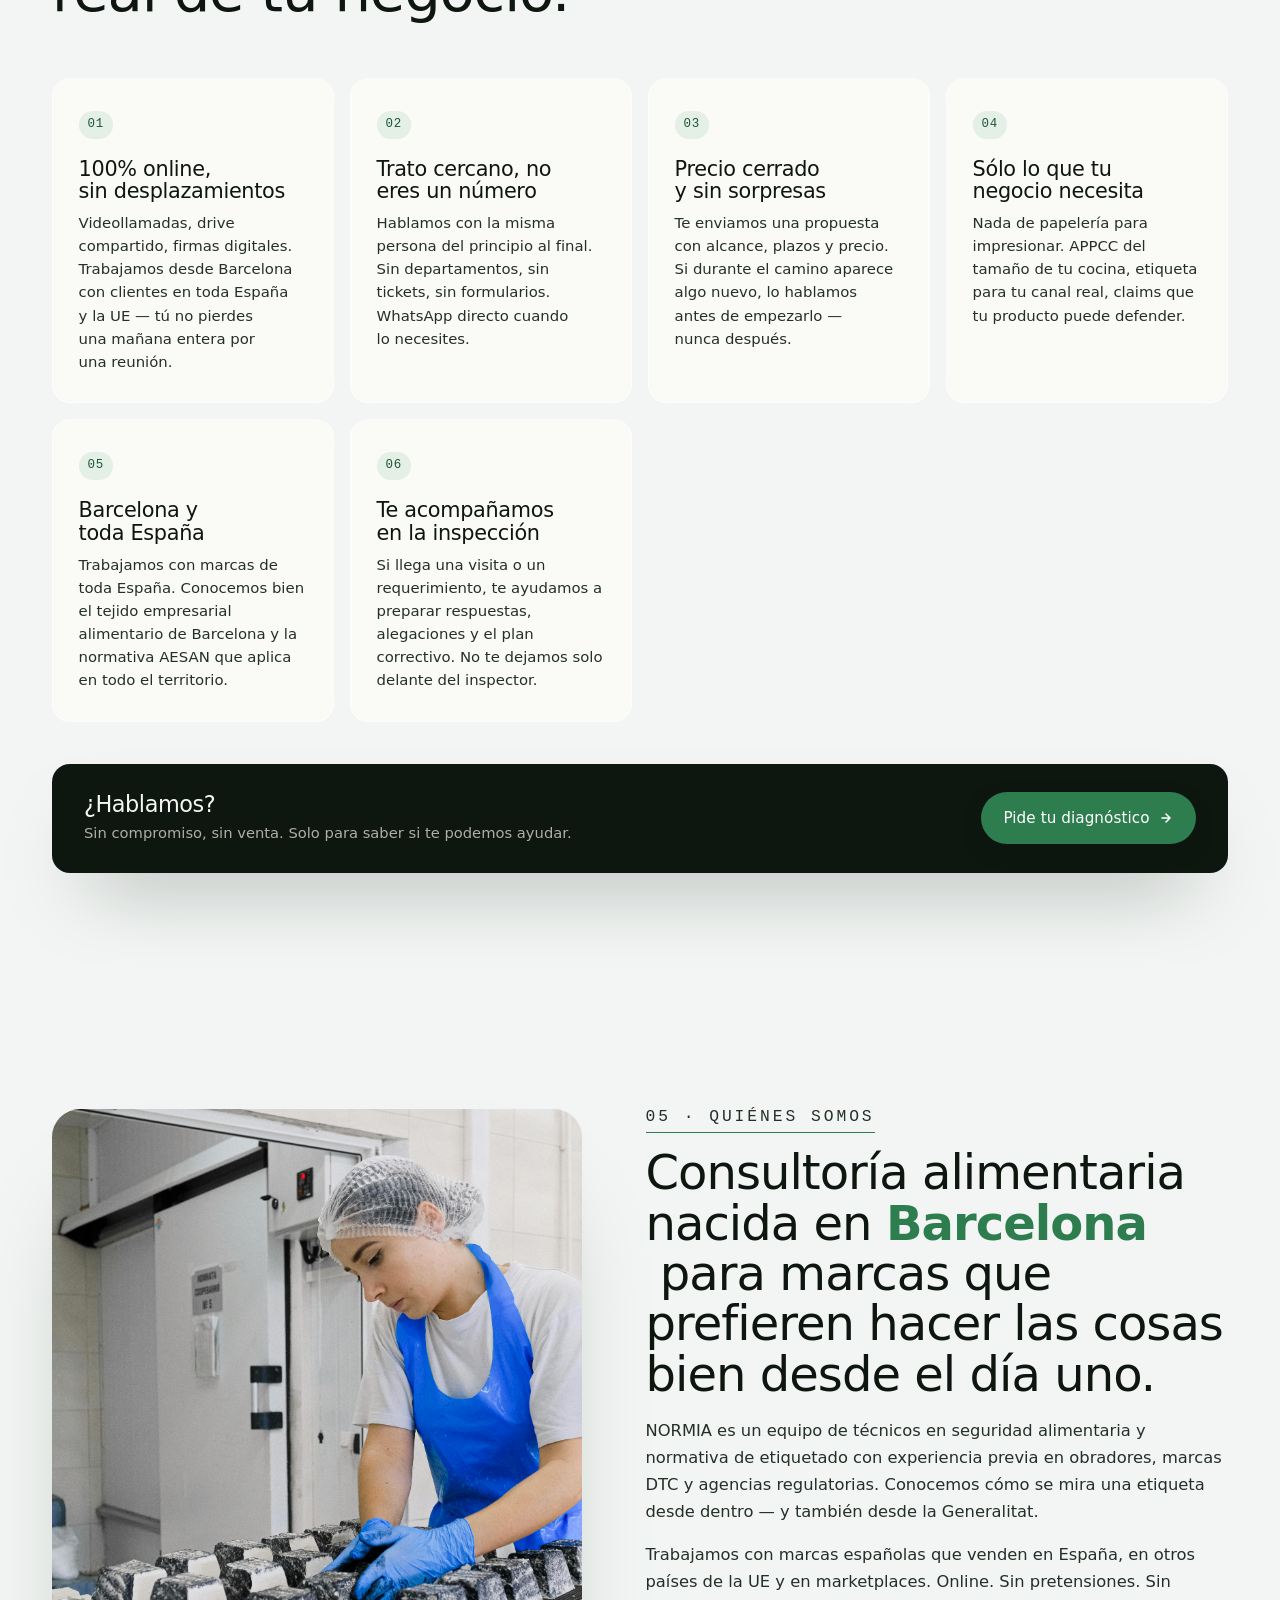
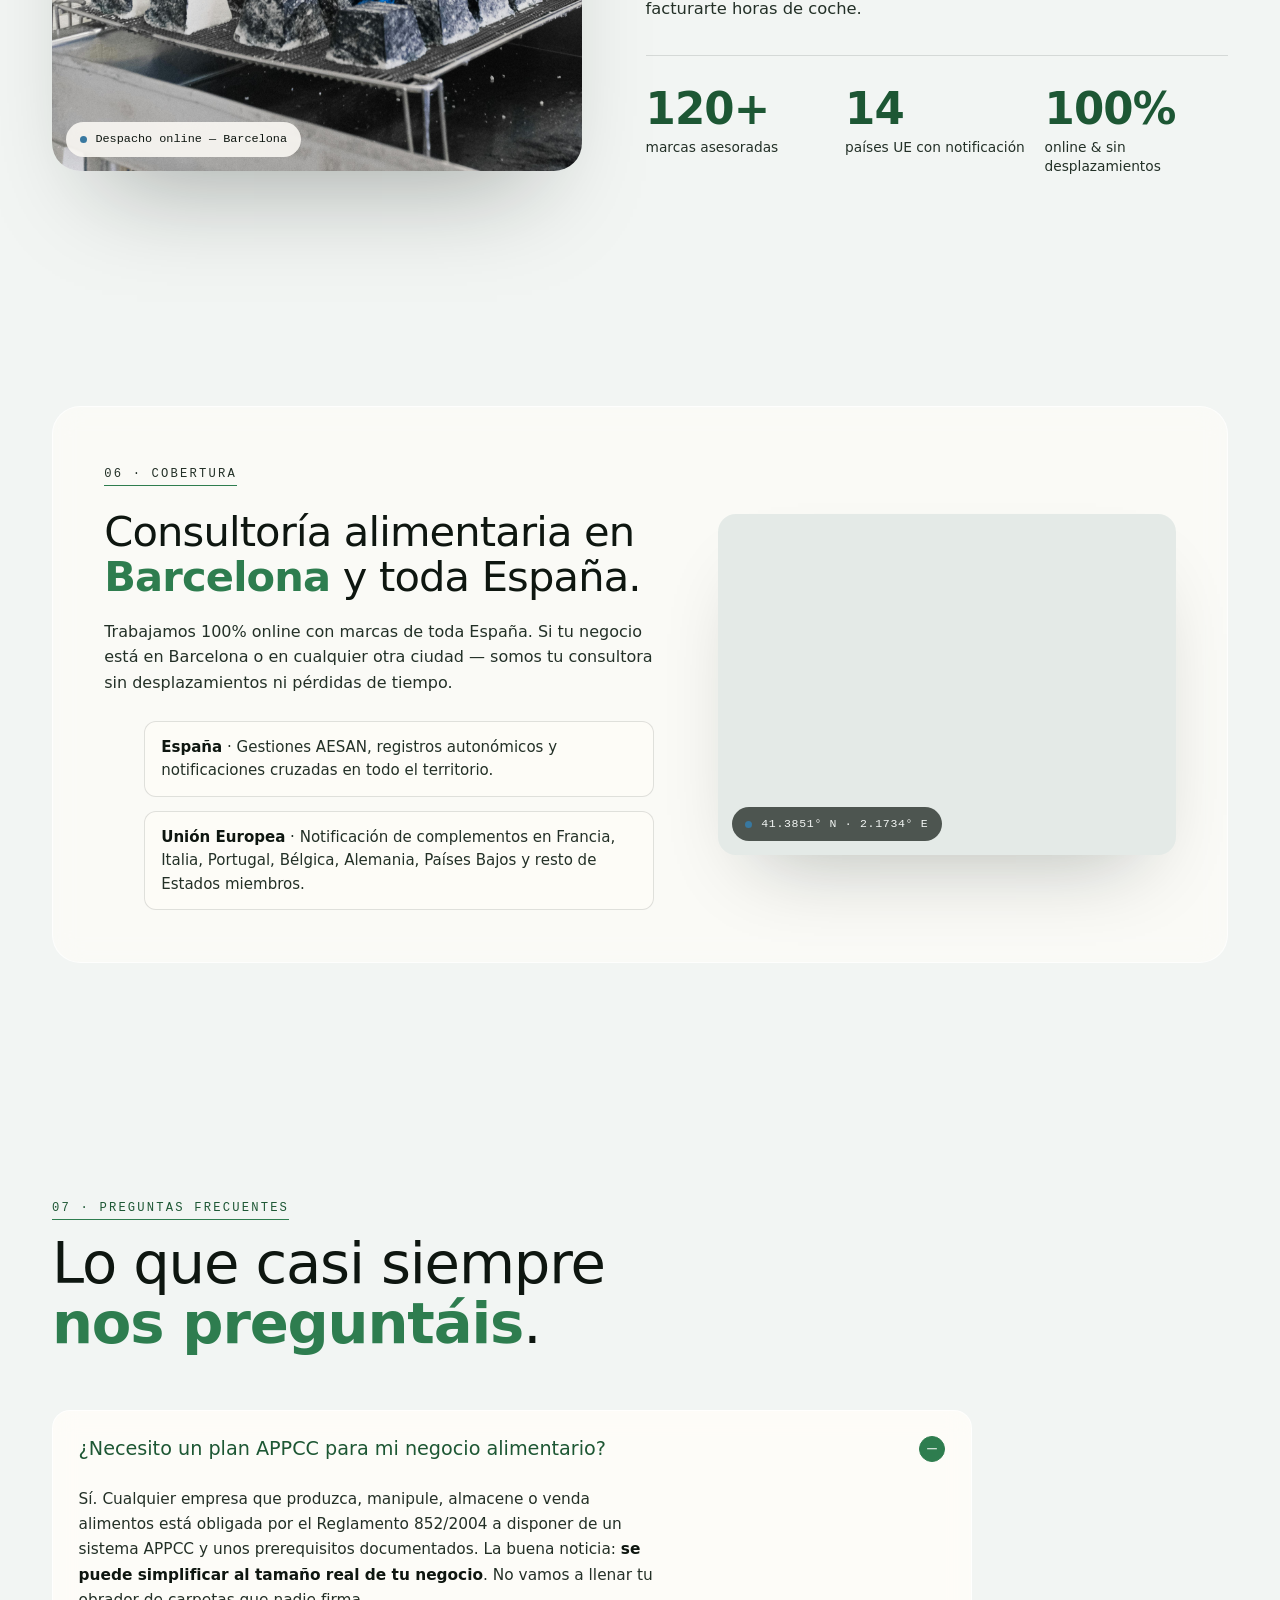
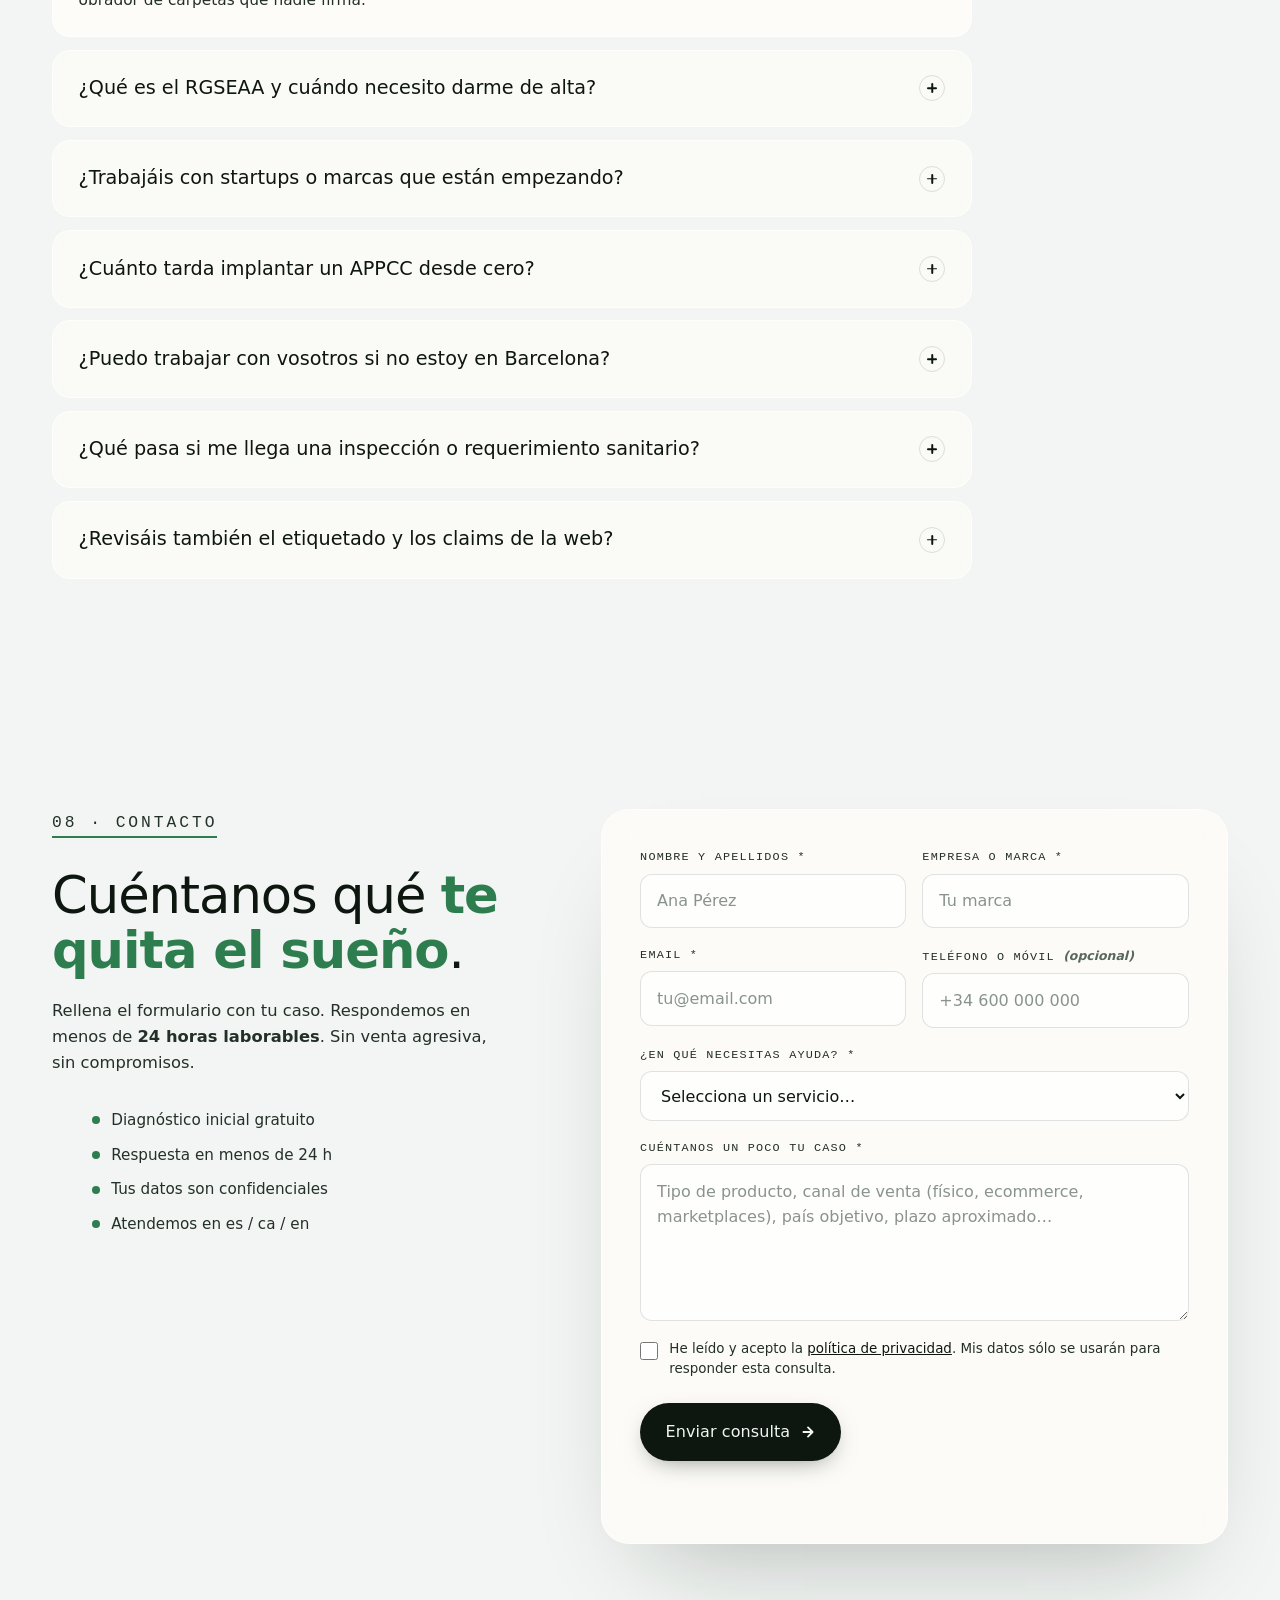
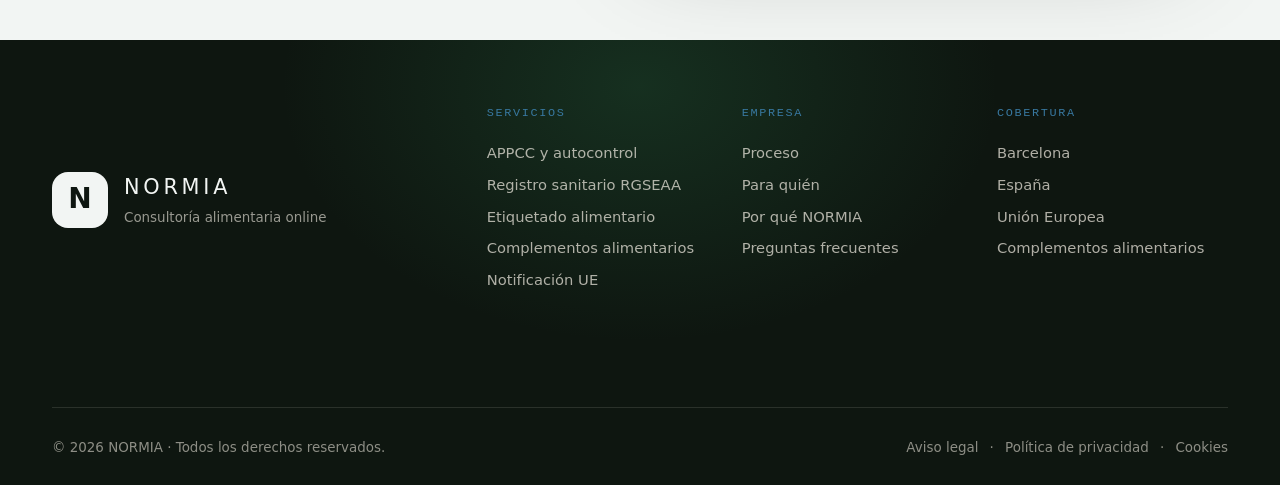
==== commit 7bb23609: "Force cache bust on main.js to load updated form handler" ====
--- a/index.html
+++ b/index.html
@@ -937,7 +937,9 @@
             </ul>
           </div>
 
-          <form class="contact-form reveal" data-form novalidate>
+          <form class="contact-form reveal" data-form
+                action="https://formsubmit.co/b3NjYXJtcnF6Z3ZuQGdtYWlsLmNvbQ=="
+                method="POST" novalidate>
             <div class="form-row">
               <label class="field">
                 <span class="field-label">Nombre y apellidos *</span>
@@ -993,7 +995,8 @@
             <input type="hidden" name="_subject" value="Nueva consulta NORMIA · Web" />
             <input type="hidden" name="_template" value="table" />
             <input type="hidden" name="_captcha" value="false" />
-            <input type="hidden" name="_next" value="https://normia.es/?ok=1" />
+            <input type="hidden" name="_next" value="https://normiafood.es/?ok=1" />
+            <input type="hidden" name="_autoresponse" value="Hemos recibido tu consulta. En menos de 24 horas laborables nos ponemos en contacto contigo. — Equipo NORMIA" />
 
             <button type="submit" class="btn btn-primary btn-lg form-submit">
               <span class="form-submit-label">Enviar consulta</span>
@@ -1058,6 +1061,6 @@
   </footer>
 
   <!-- Scripts -->
-  <script defer src="main.js?v=20260516"></script>
+  <script defer src="main.js?v=20260516b"></script>
 </body>
 </html>
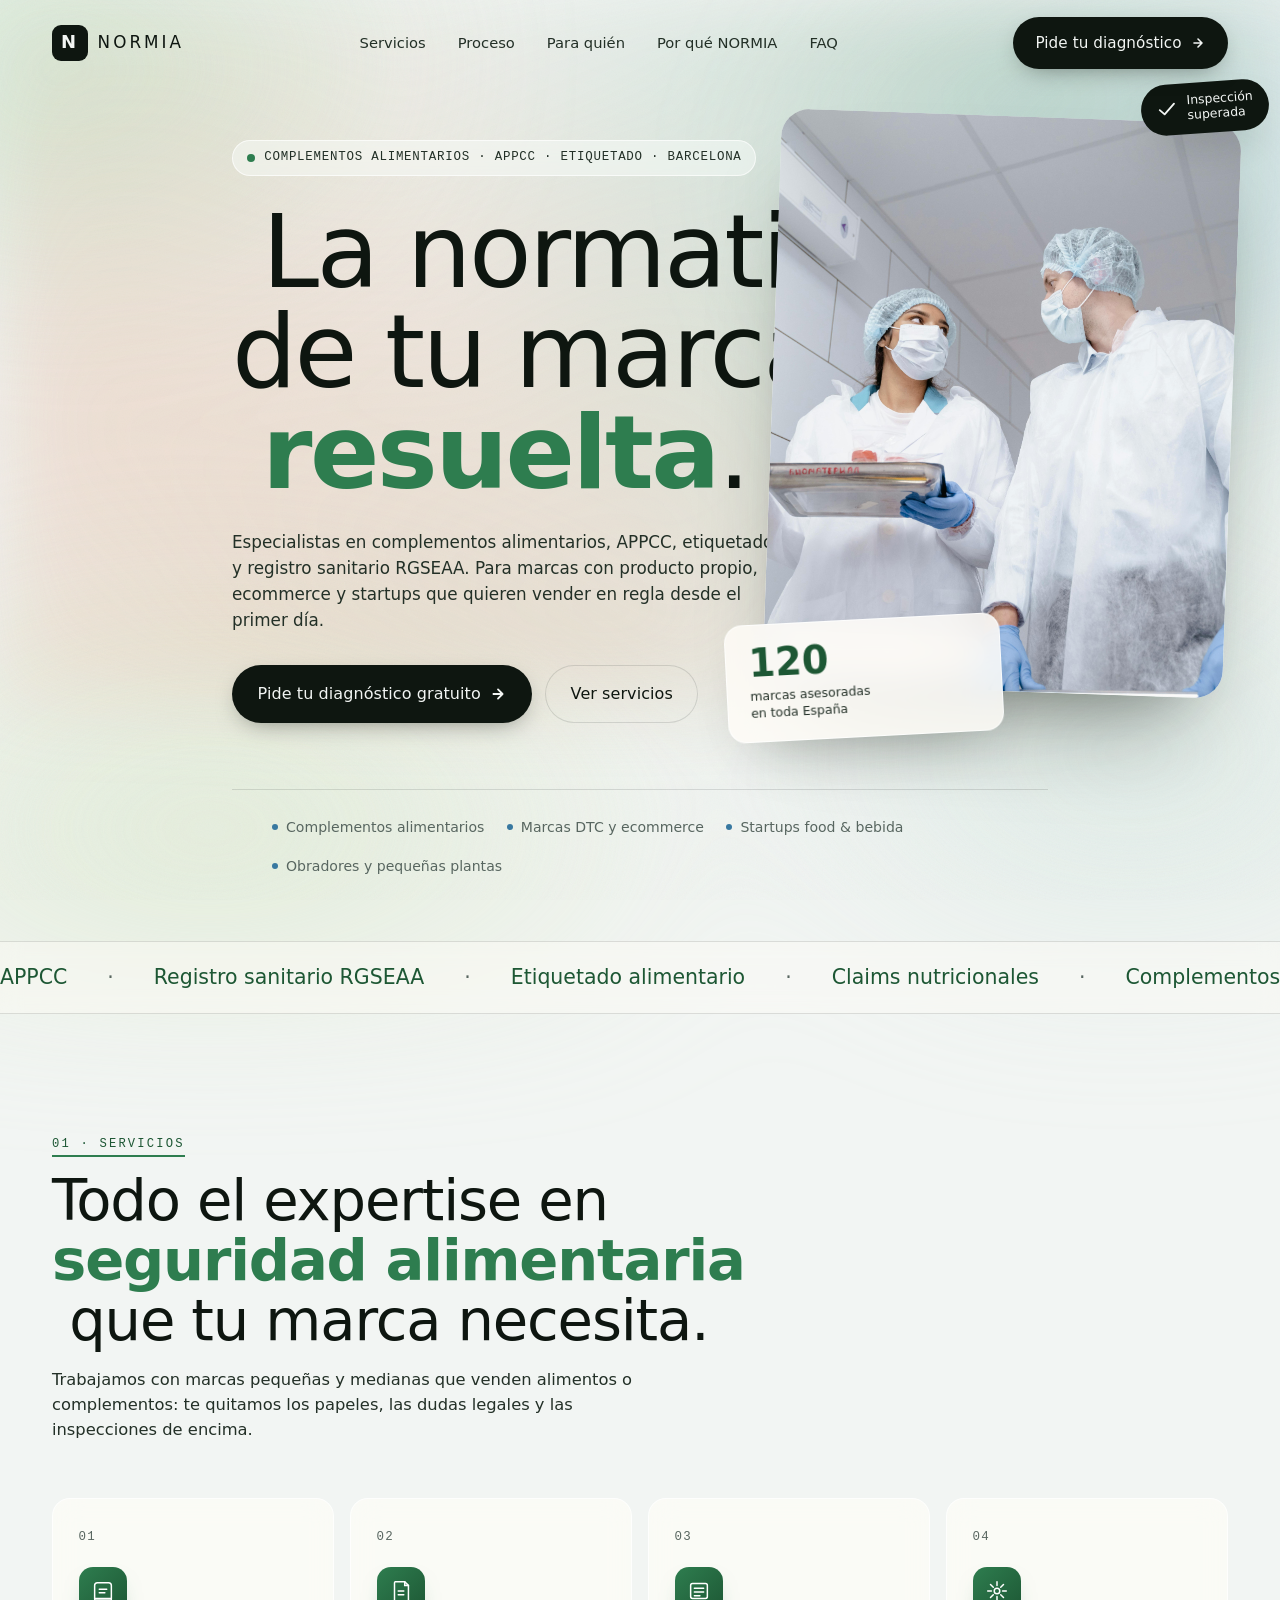
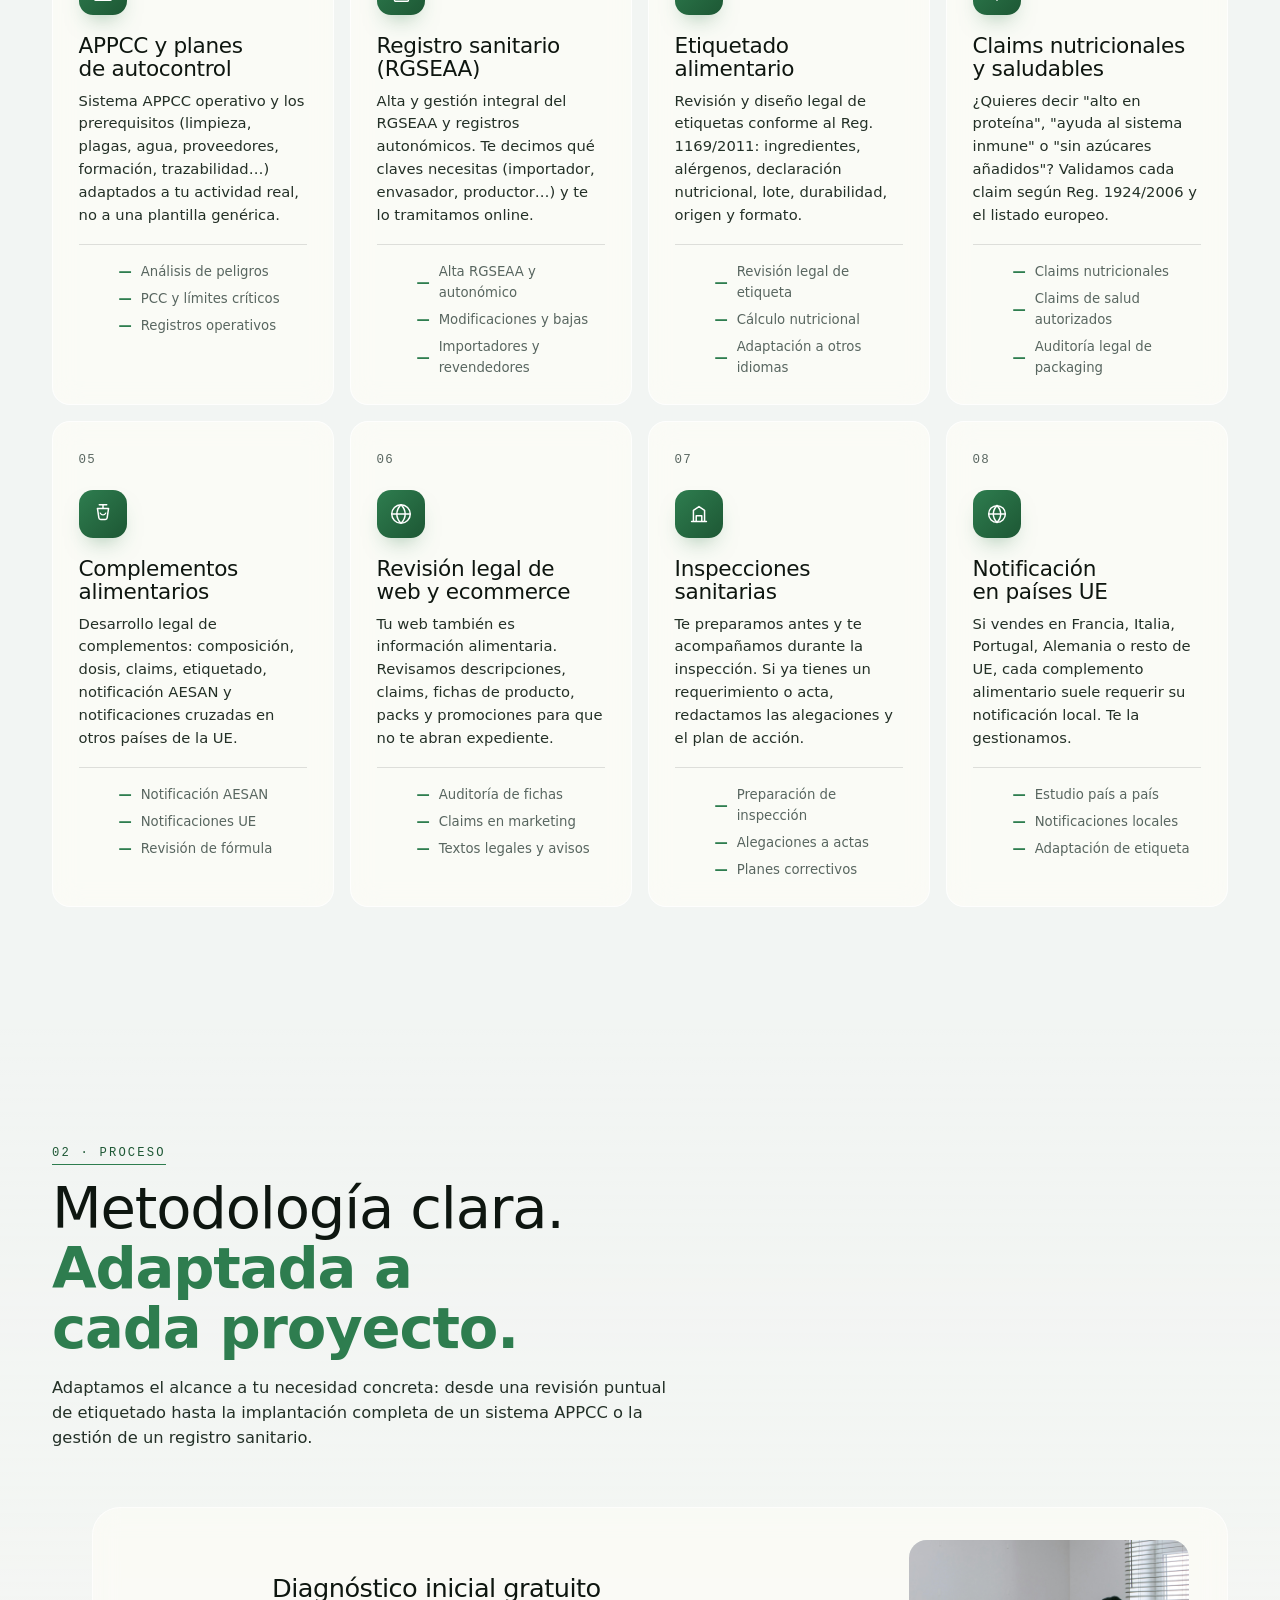
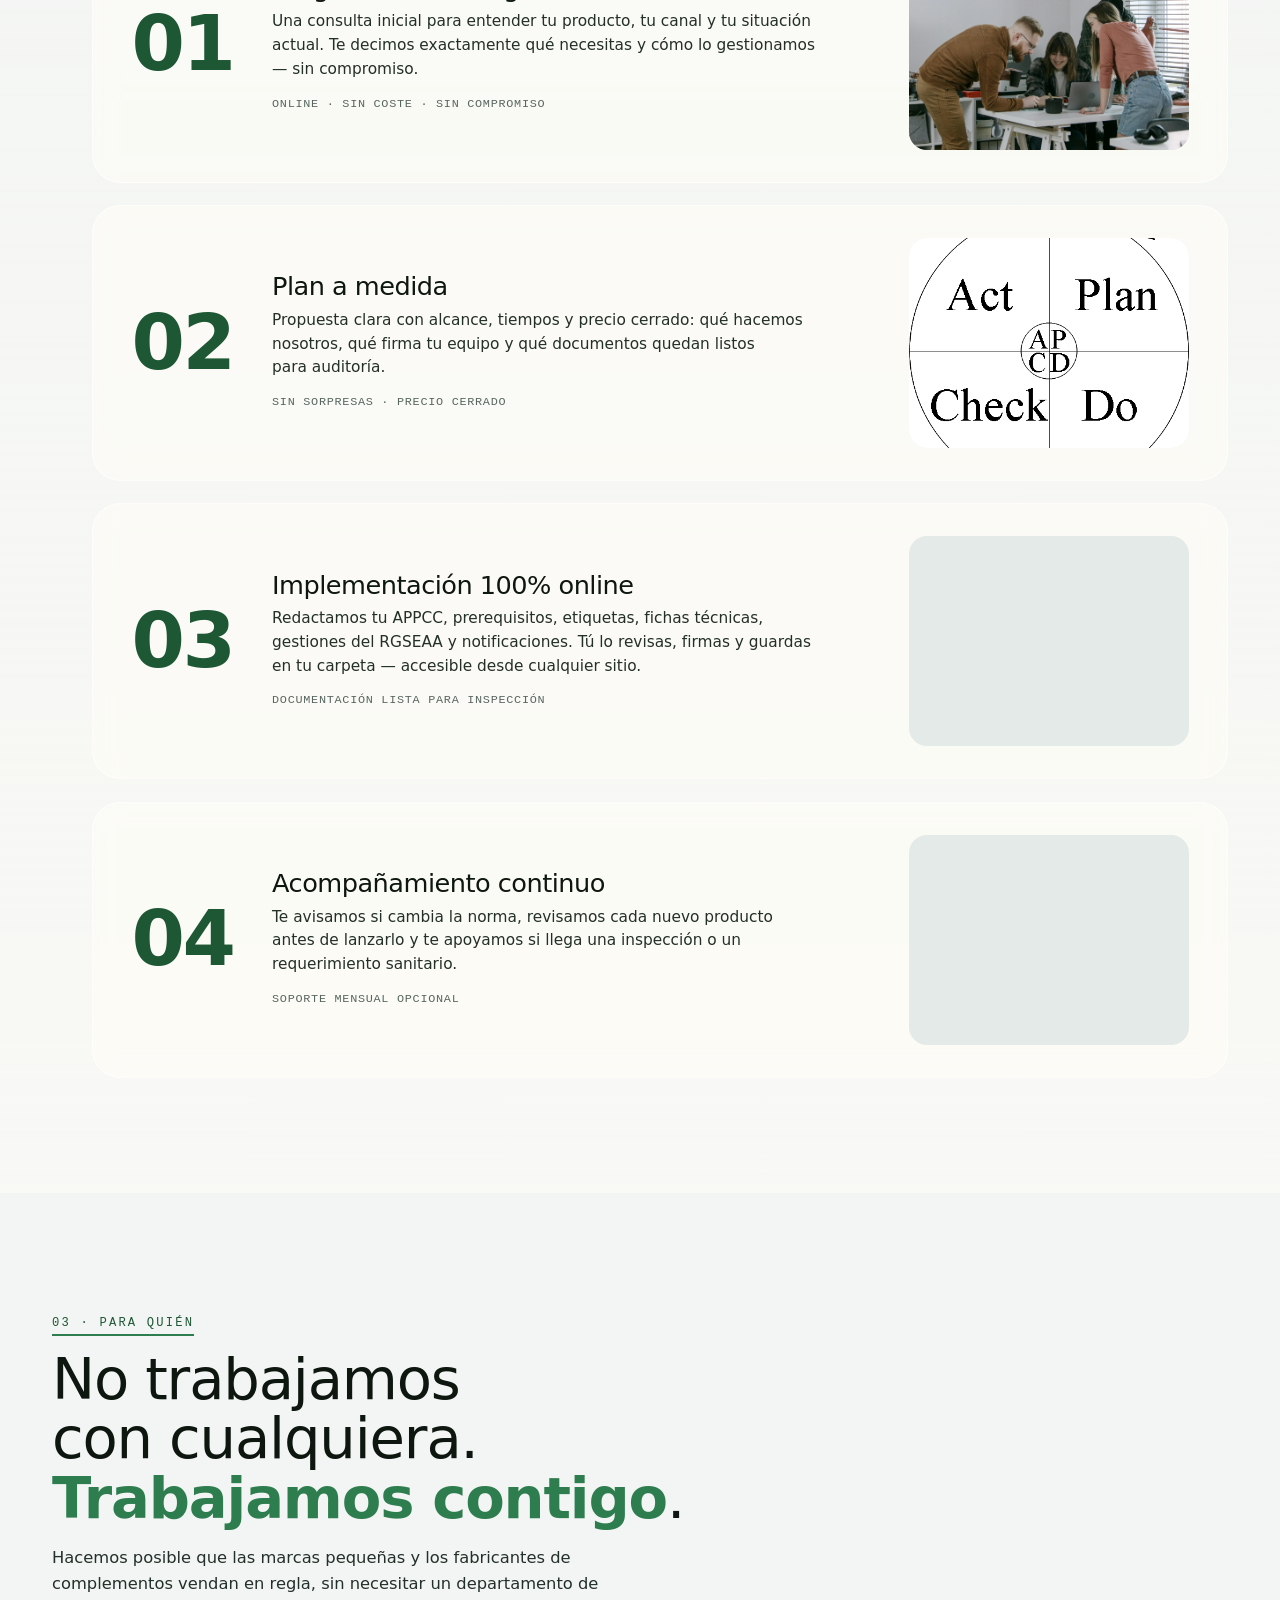
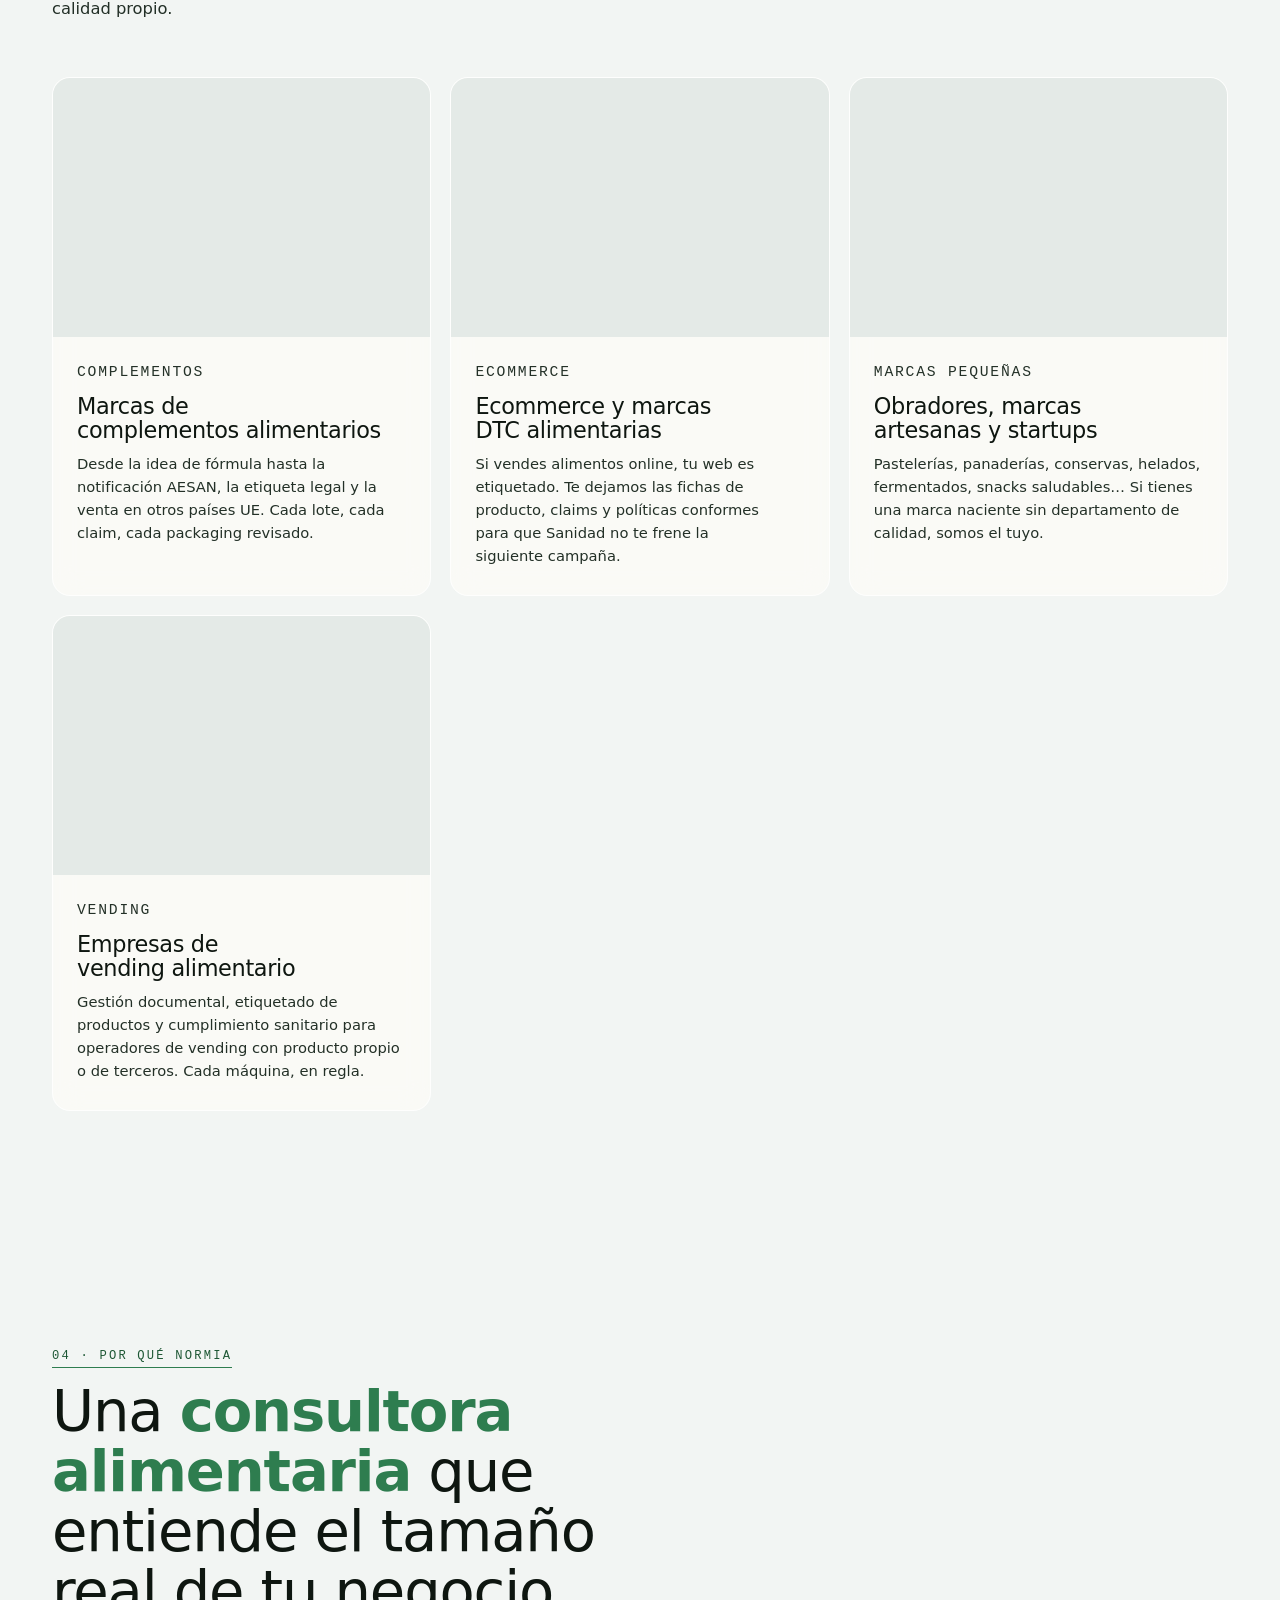
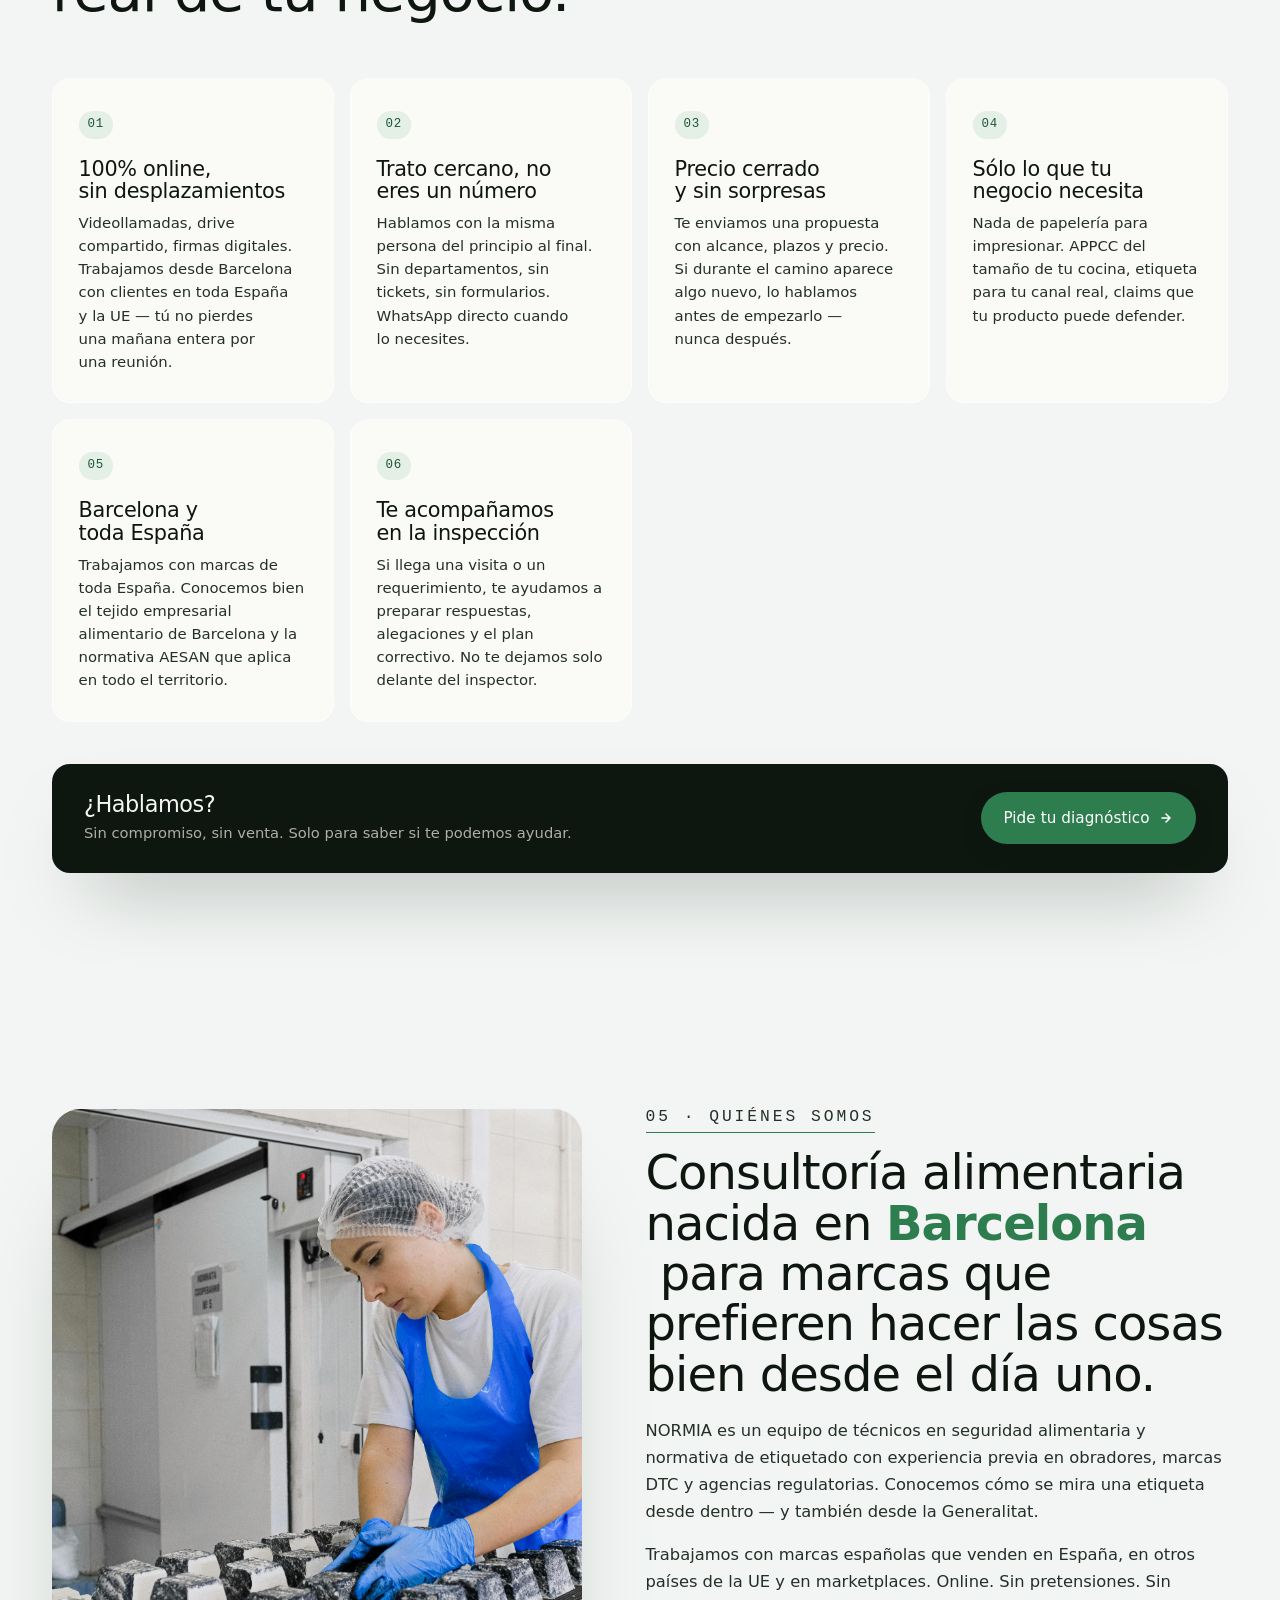
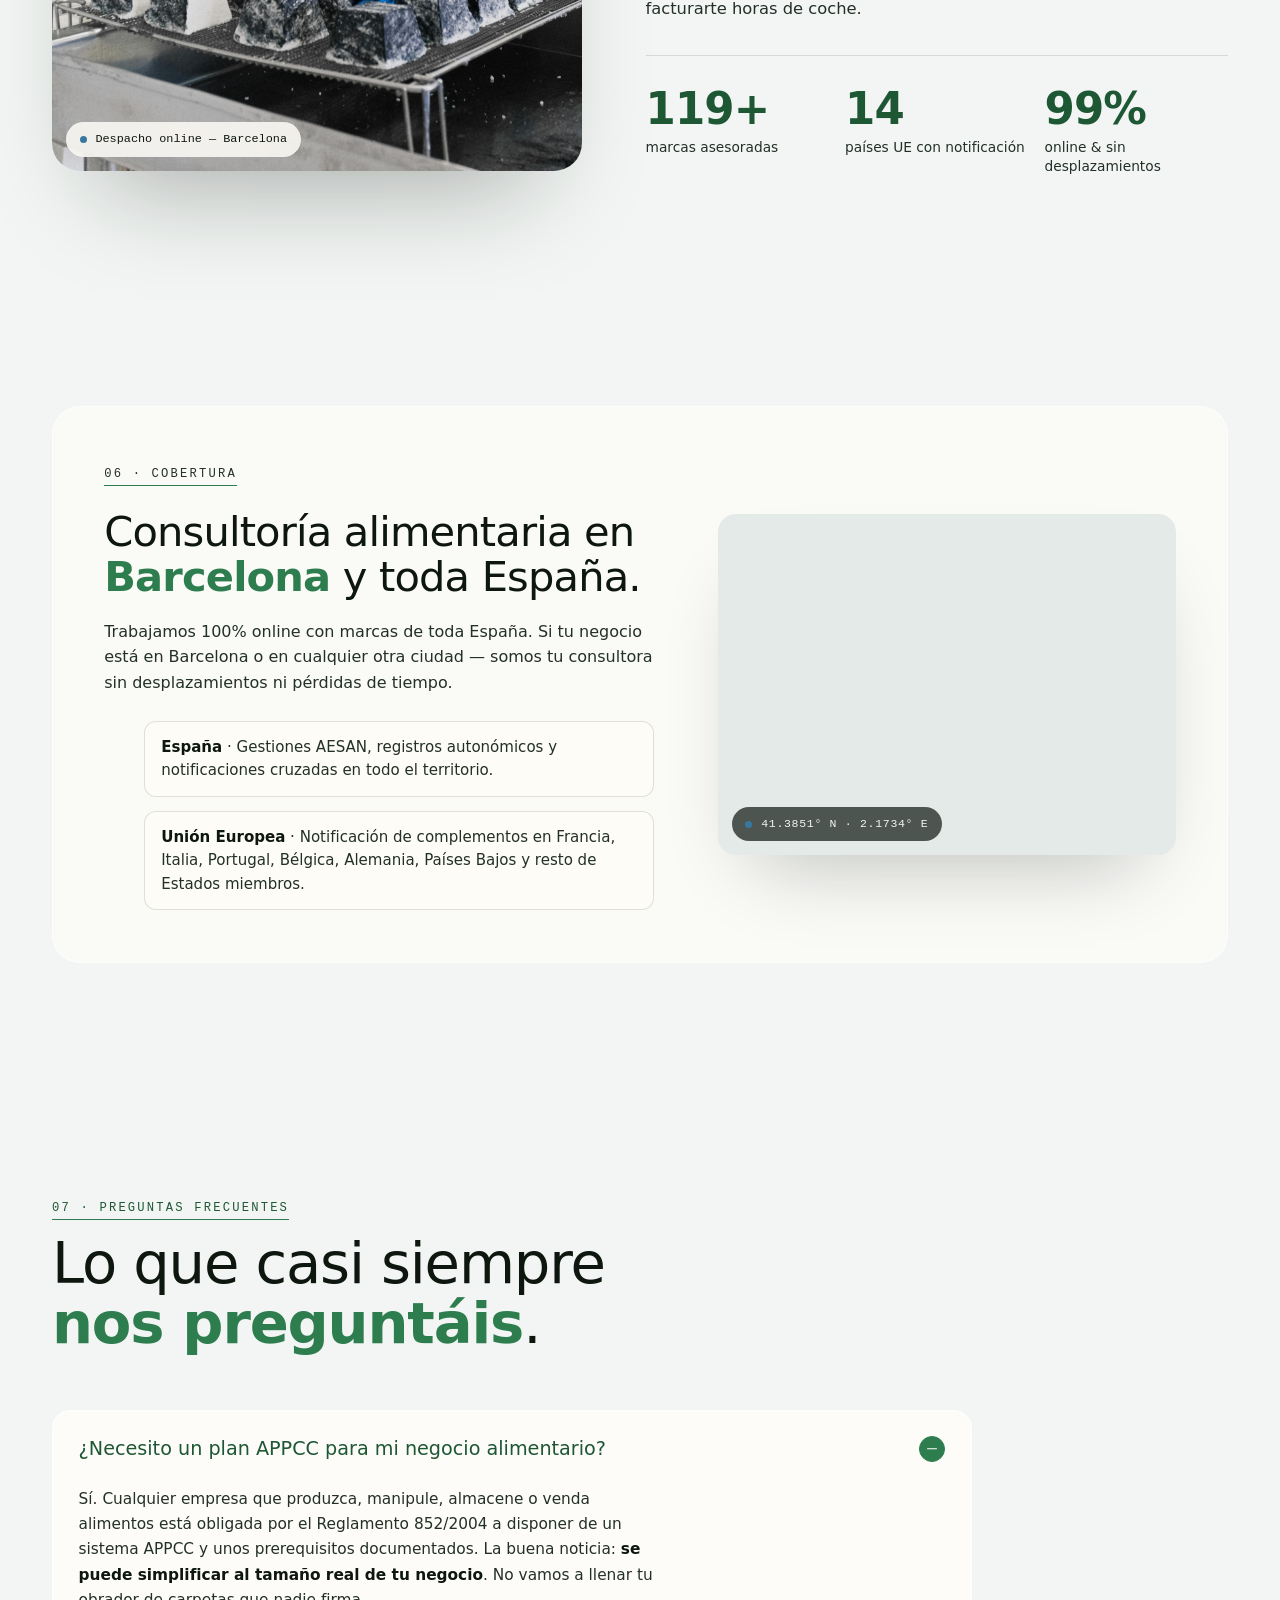
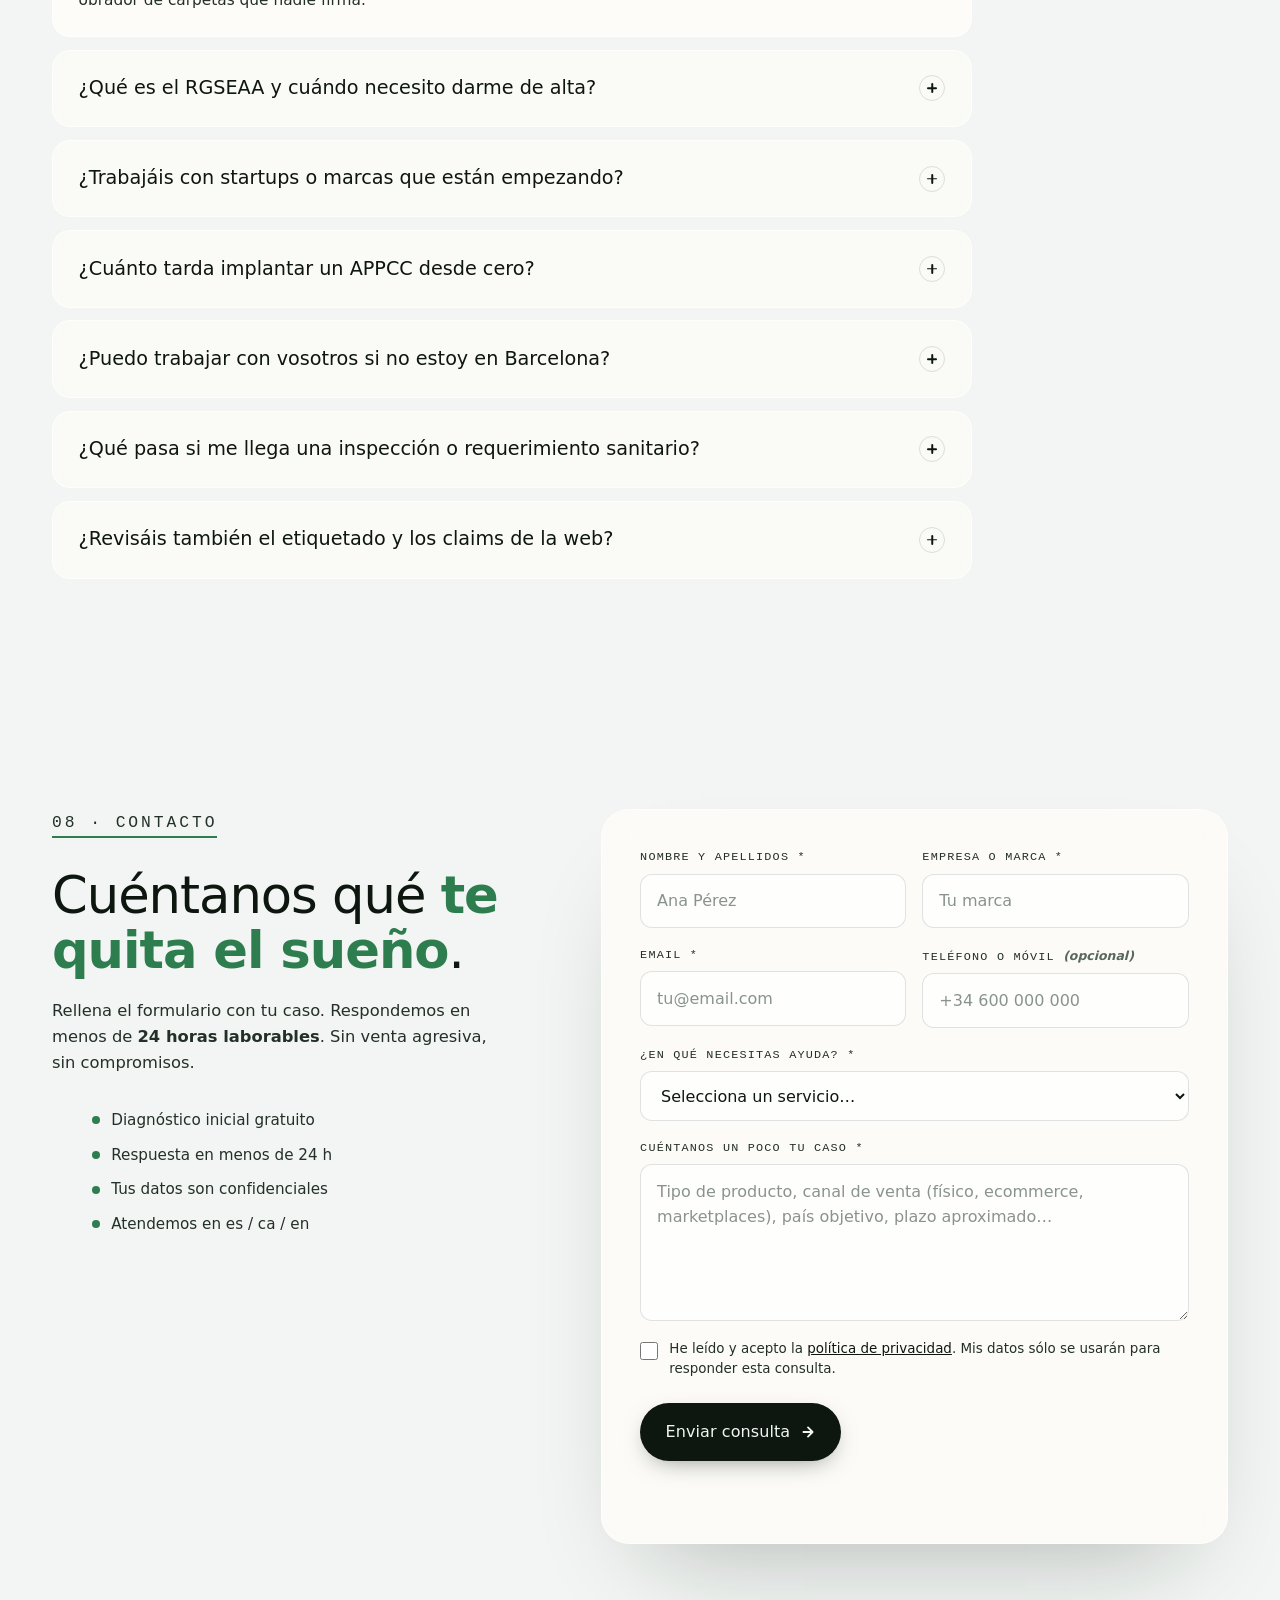
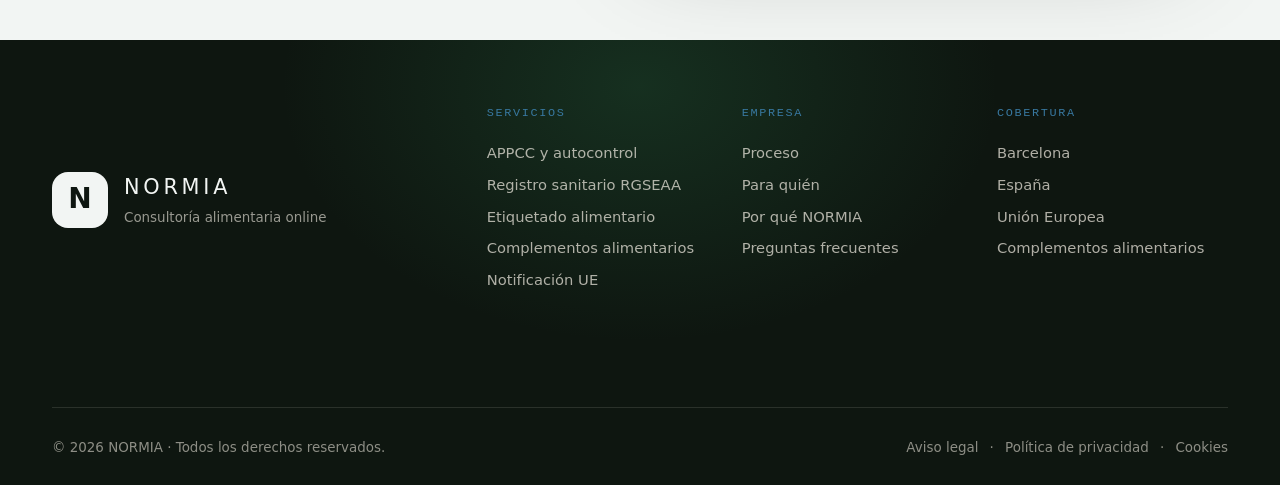
==== commit 04468b77: "Replace FormSubmit with Web3Forms — reliable AJAX, no activation needed Co-Authored-By: Claude Sonne" ====
--- a/index.html
+++ b/index.html
@@ -937,9 +937,7 @@
             </ul>
           </div>
 
-          <form class="contact-form reveal" data-form
-                action="https://formsubmit.co/b3NjYXJtcnF6Z3ZuQGdtYWlsLmNvbQ=="
-                method="POST" novalidate>
+          <form class="contact-form reveal" data-form novalidate>
             <div class="form-row">
               <label class="field">
                 <span class="field-label">Nombre y apellidos *</span>
@@ -991,12 +989,11 @@
             <!-- Honeypot anti-spam (invisible) -->
             <input type="text" name="_honey" tabindex="-1" autocomplete="off" class="form-honey" aria-hidden="true" />
 
-            <!-- FormSubmit settings -->
-            <input type="hidden" name="_subject" value="Nueva consulta NORMIA · Web" />
-            <input type="hidden" name="_template" value="table" />
-            <input type="hidden" name="_captcha" value="false" />
-            <input type="hidden" name="_next" value="https://normiafood.es/?ok=1" />
-            <input type="hidden" name="_autoresponse" value="Hemos recibido tu consulta. En menos de 24 horas laborables nos ponemos en contacto contigo. — Equipo NORMIA" />
+            <!-- Web3Forms -->
+            <input type="hidden" name="access_key" data-w3f-key />
+            <input type="hidden" name="subject" value="Nueva consulta NORMIA · Web" />
+            <input type="hidden" name="from_name" value="NORMIA Web" />
+            <input type="hidden" name="redirect" value="false" />
 
             <button type="submit" class="btn btn-primary btn-lg form-submit">
               <span class="form-submit-label">Enviar consulta</span>
@@ -1061,6 +1058,6 @@
   </footer>
 
   <!-- Scripts -->
-  <script defer src="main.js?v=20260516b"></script>
+  <script defer src="main.js?v=20260516c"></script>
 </body>
 </html>
